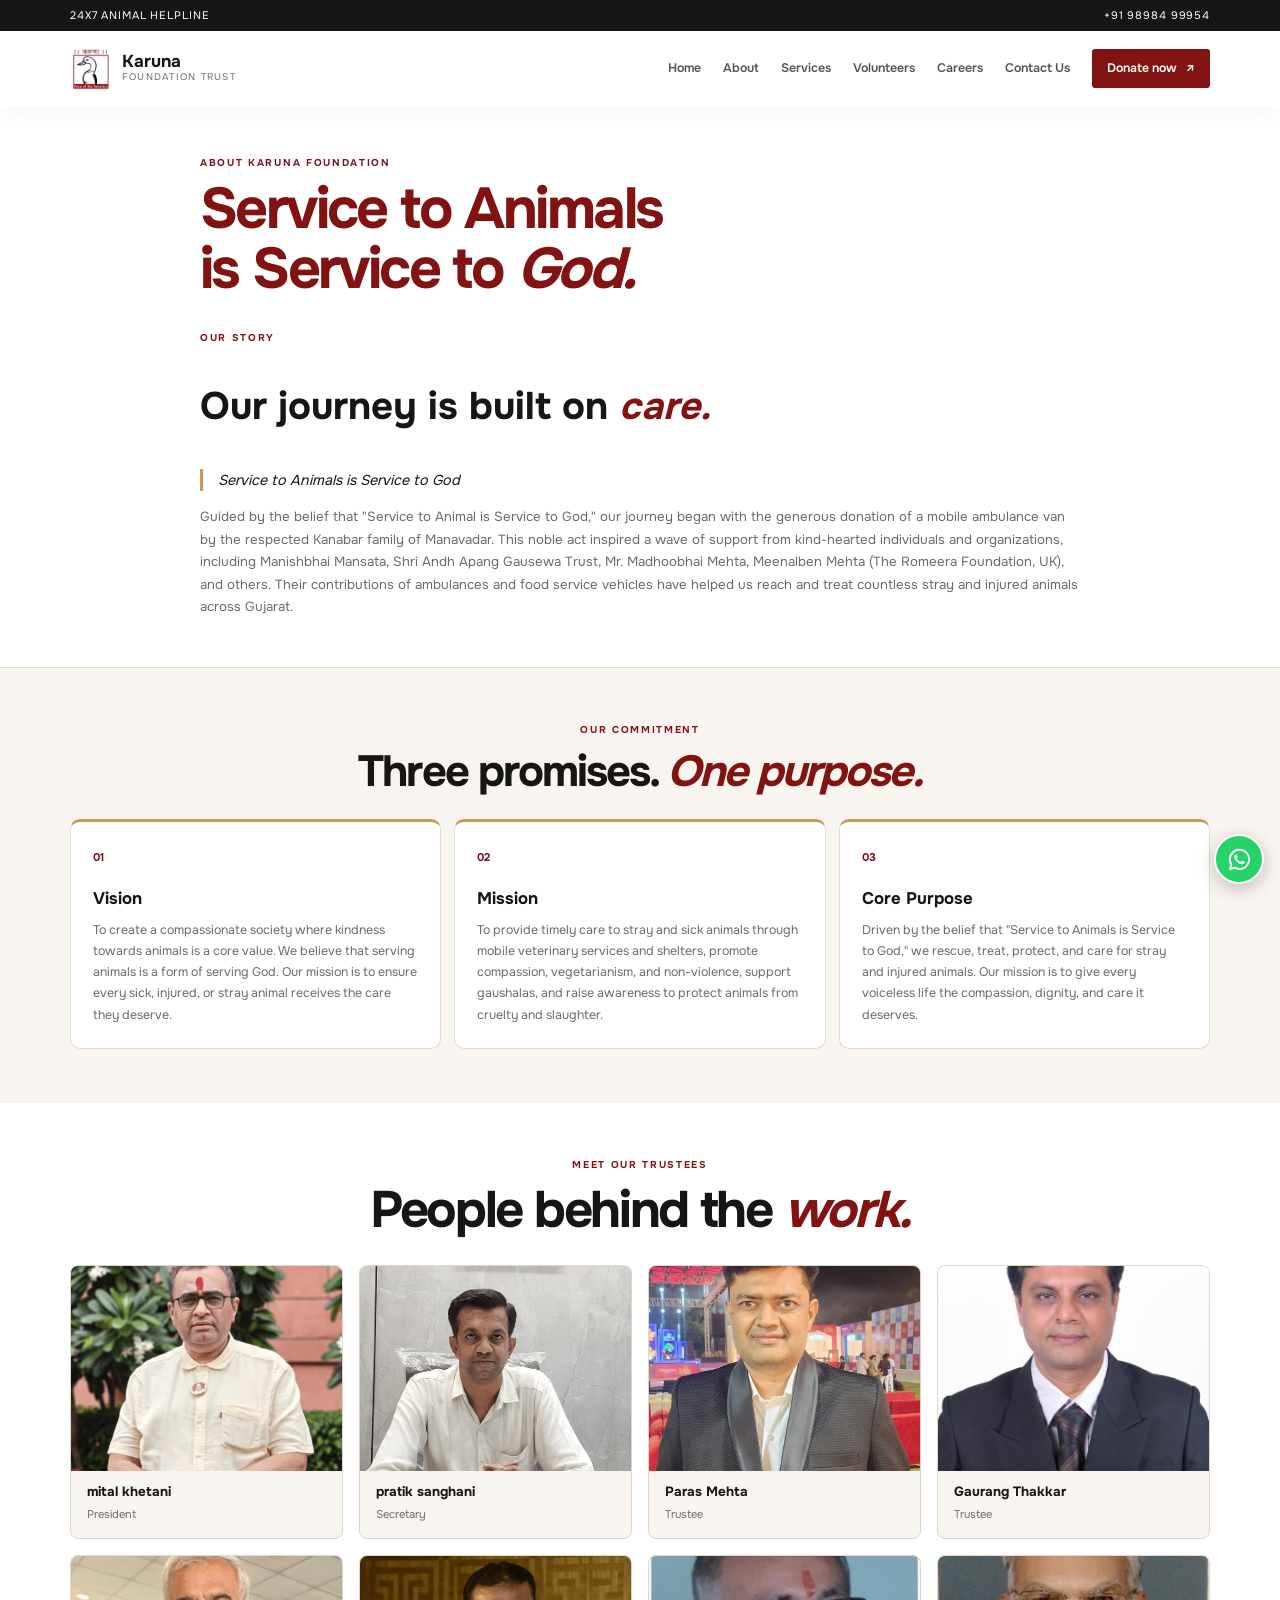
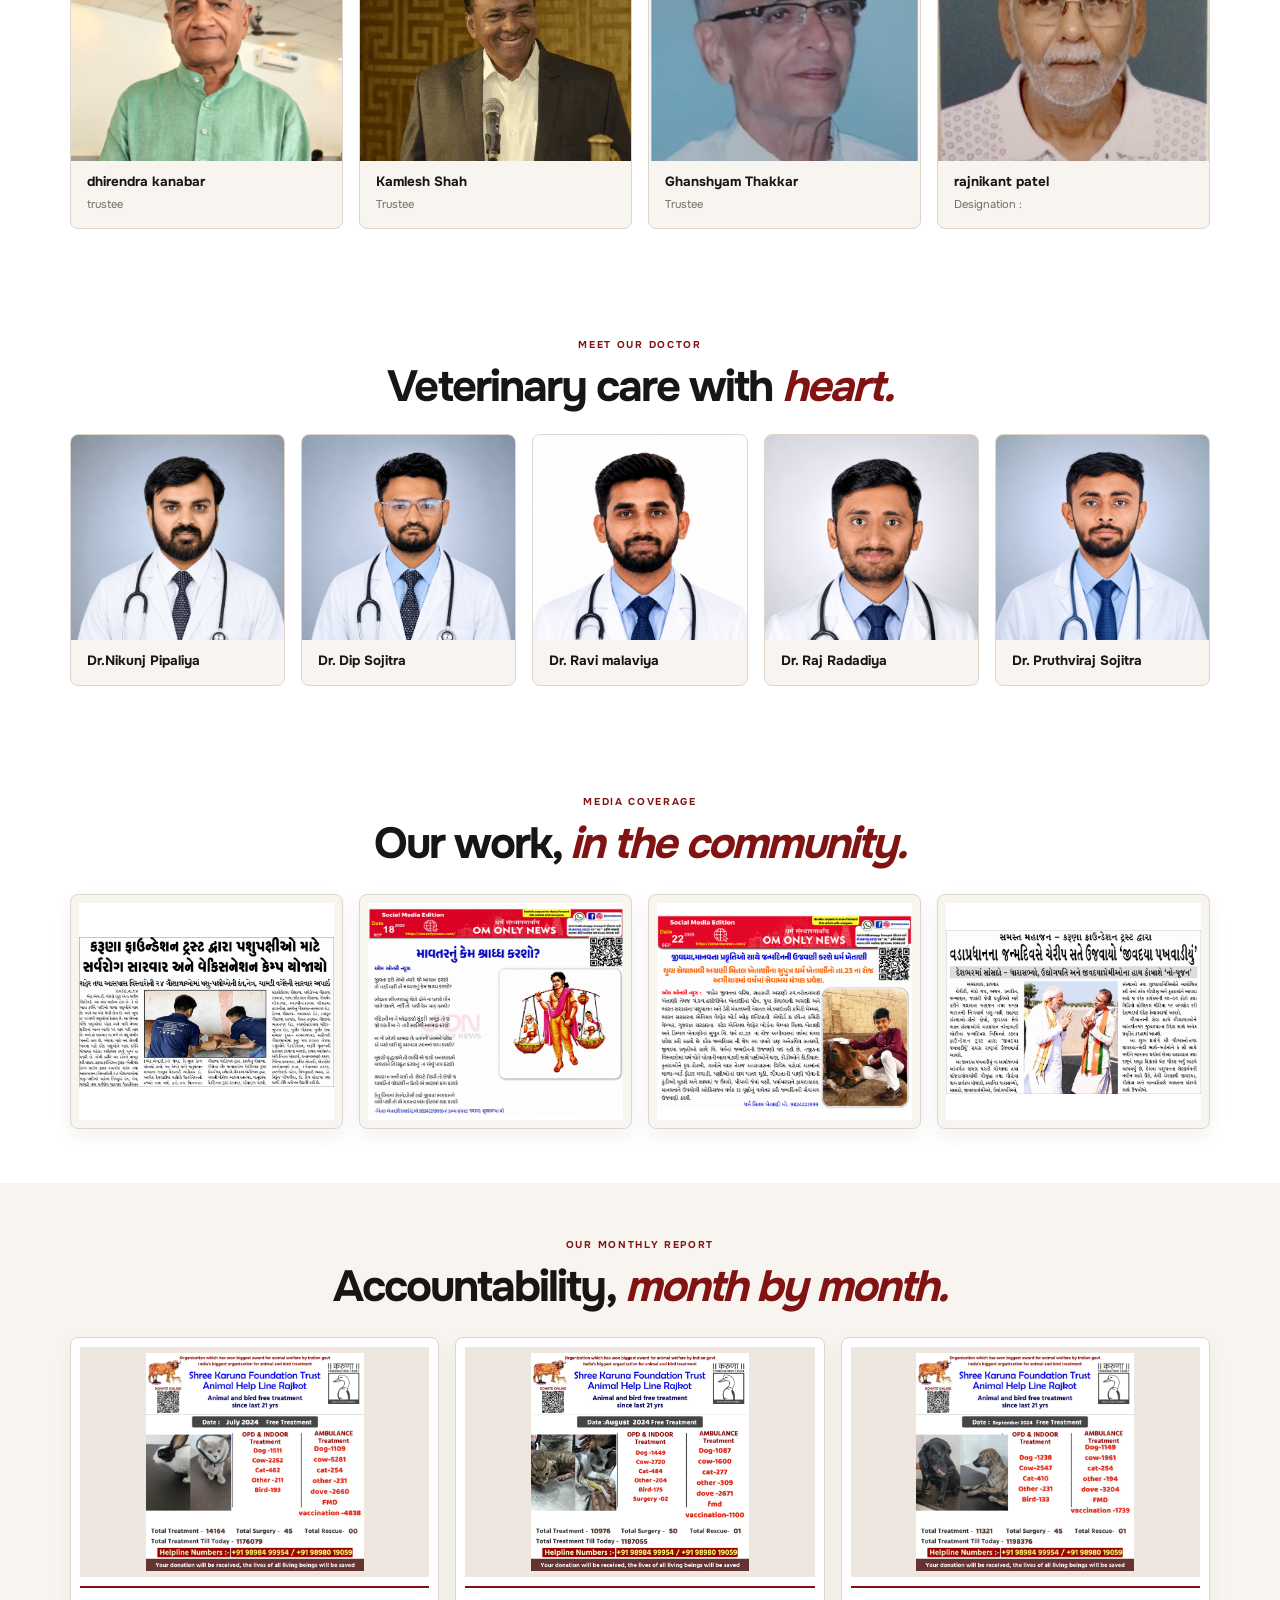
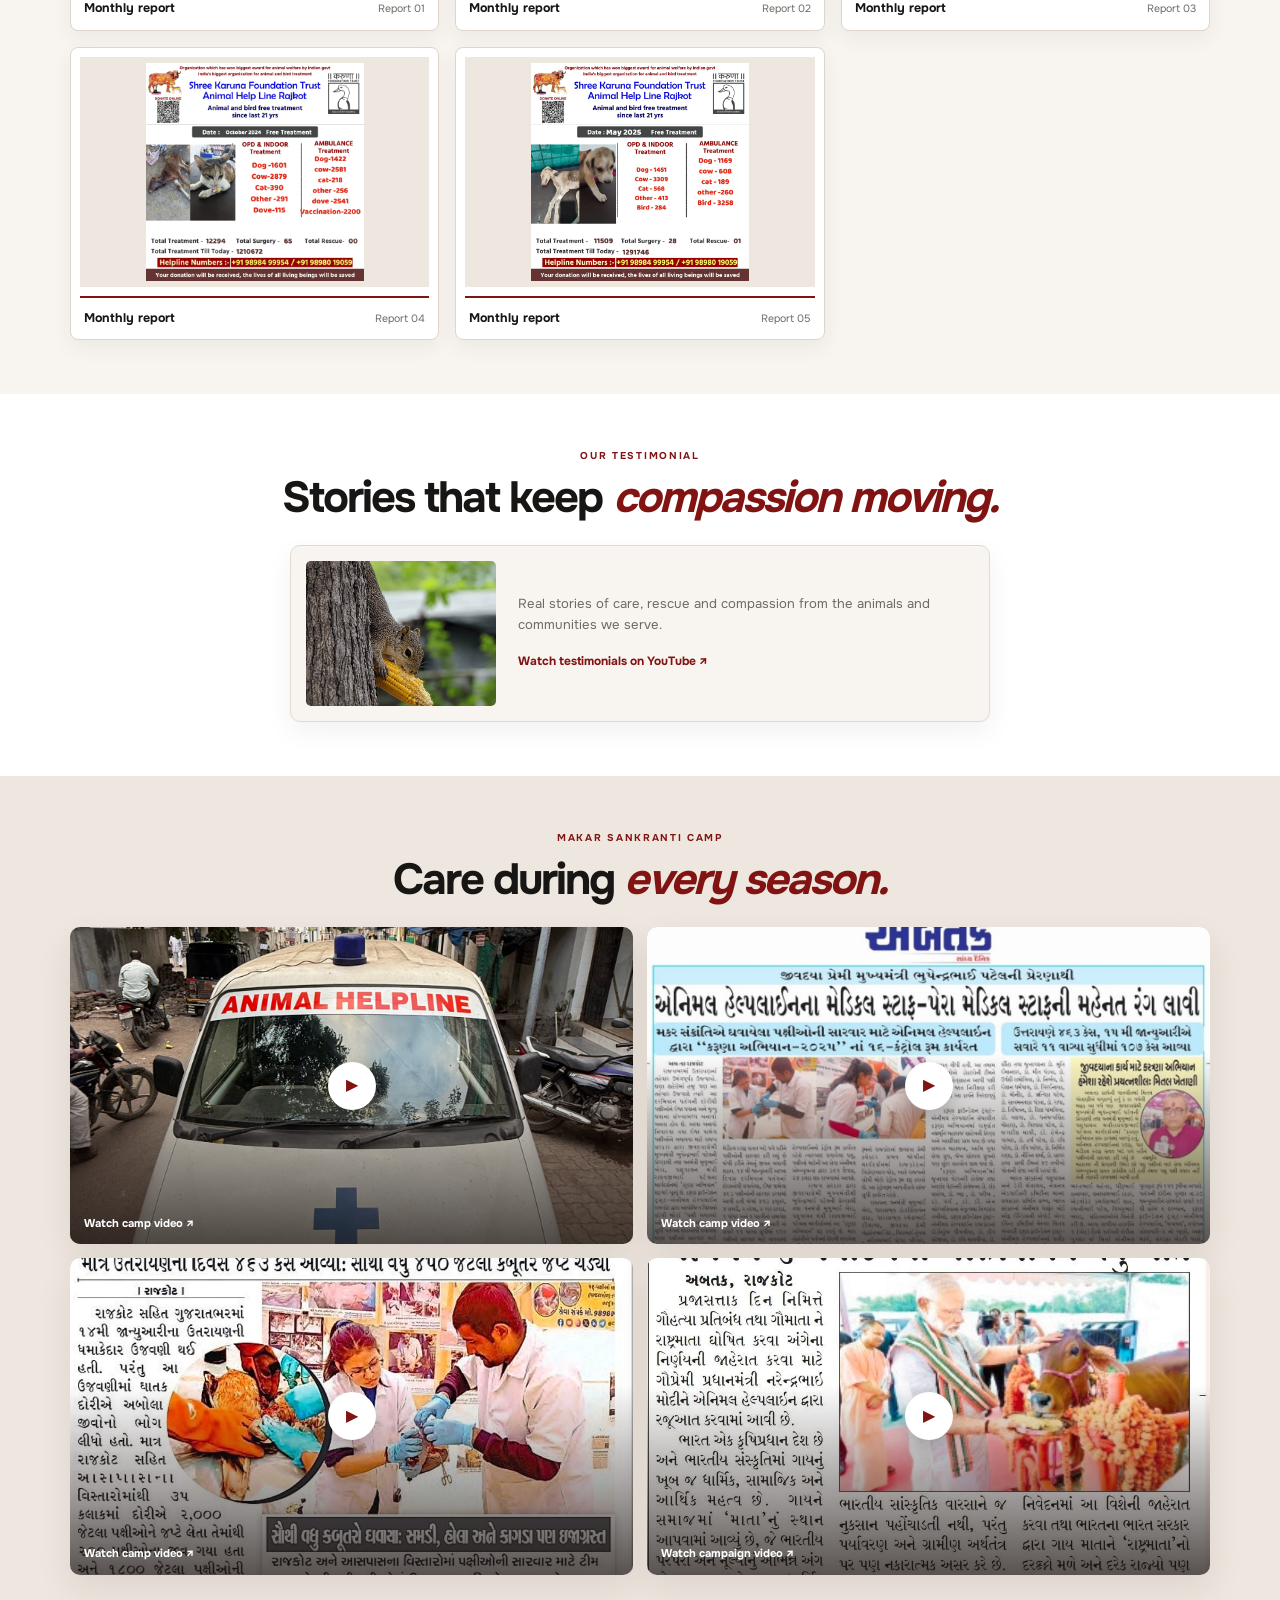
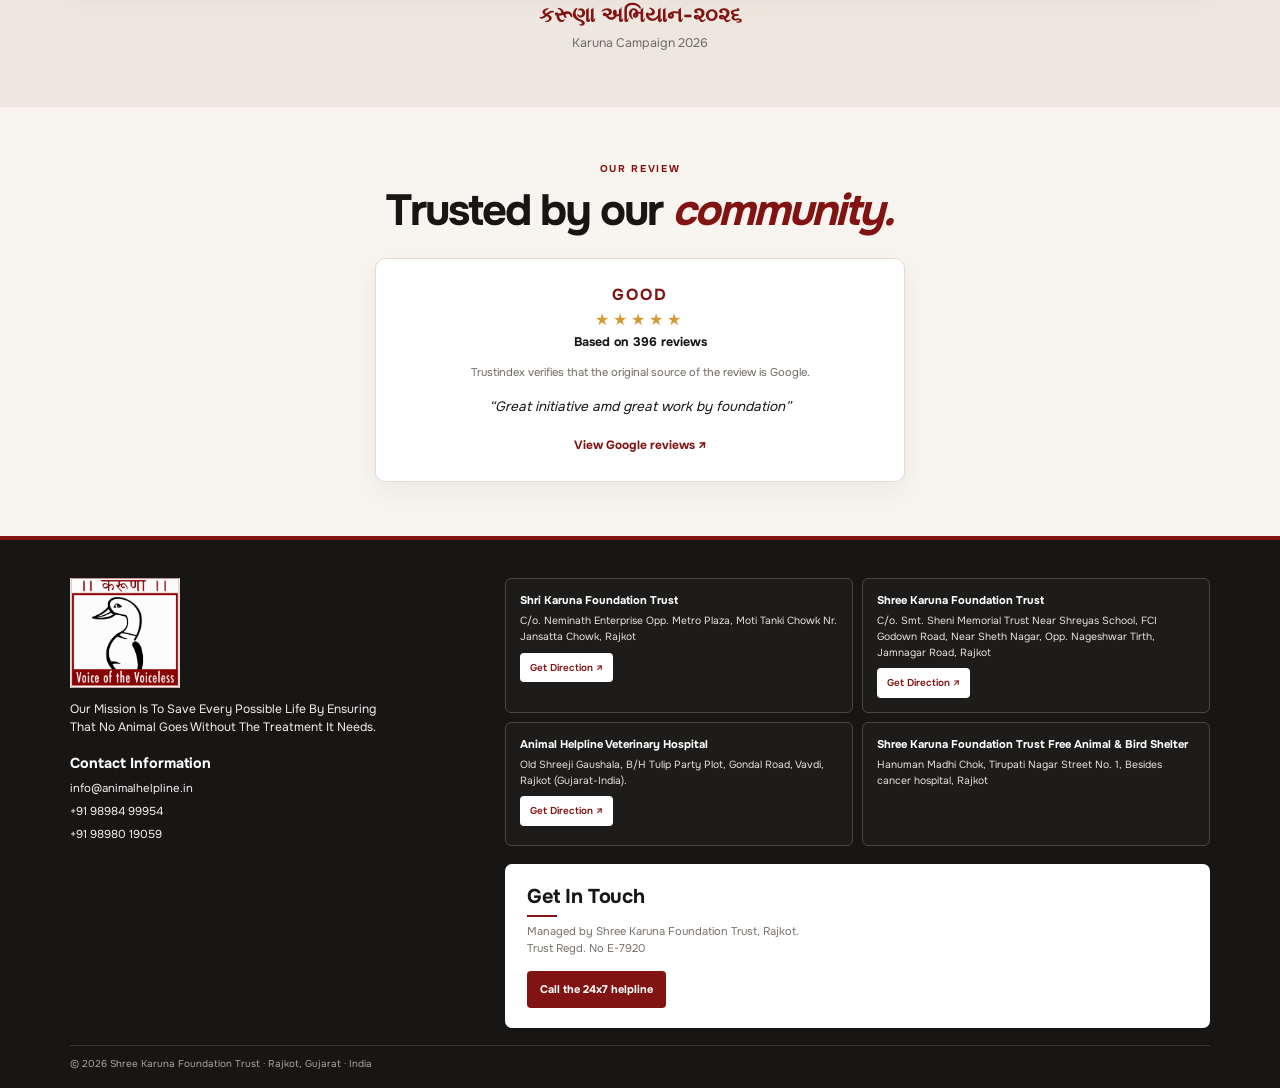
==== about.html @ d503b4f2 "Initial Karuna Foundation website import Co-authored-by: Copilot <223556219+Copilot@users.noreply.gi" ====
<!DOCTYPE html>
<html lang="en">
<head>
  <meta charset="UTF-8">
  <meta name="viewport" content="width=device-width, initial-scale=1.0">
  <meta name="description" content="About Shree Karuna Foundation Trust, its story, commitment, trustees, doctors and animal welfare campaigns.">
  <link rel="icon" type="image/png" href="karuna-logo.png">
  <title>About - Karuna Foundation</title>
  <link rel="preconnect" href="https://fonts.googleapis.com">
  <link rel="preconnect" href="https://fonts.gstatic.com" crossorigin>
  <link href="https://fonts.googleapis.com/css2?family=Onest:wght@400;500;600;700&display=swap" rel="stylesheet">
  <link rel="stylesheet" href="about.css">
  <link rel="stylesheet" href="footer.css">
  <link rel="stylesheet" href="ui-polish.css">
</head>
<body>
  <header class="about-header">
    <div class="about-topbar"><div class="about-container topbar-inner"><span>24x7 Animal Helpline</span><a href="tel:+919898499954">+91 98984 99954</a></div></div>
    <div class="about-container nav-wrap">
      <a class="brand" href="index.html" aria-label="Karuna Foundation home"><img src="karuna-logo.png" alt="Karuna Foundation logo"><span><strong>Karuna</strong><small>Foundation Trust</small></span></a>
      <button class="menu-toggle" type="button" aria-label="Open menu" aria-expanded="false"><span></span><span></span><span></span></button>
      <nav class="nav-links" aria-label="Main navigation"><a href="index.html">Home</a><a class="active" href="about.html">About</a><a href="services.html">Services</a><a href="volunteers.html">Volunteers</a><a href="careers.html">Careers</a><a href="contact.html">Contact Us</a><a class="button" href="index.html#donate">Donate now <span>↗</span></a></nav>
    </div>
  </header>

  <main>
    <section class="about-hero"><div class="about-container hero-grid"><div class="hero-copy"><p class="eyebrow">About Karuna Foundation</p><h1>Service to Animals<br>is Service to <em>God.</em></h1><div class="story-intro"><p class="eyebrow">Our Story</p><h2>Our journey is built on <em>care.</em></h2><blockquote>Service to Animals is Service to God</blockquote><p>Guided by the belief that "Service to Animal is Service to God," our journey began with the generous donation of a mobile ambulance van by the respected Kanabar family of Manavadar. This noble act inspired a wave of support from kind-hearted individuals and organizations, including Manishbhai Mansata, Shri Andh Apang Gausewa Trust, Mr. Madhoobhai Mehta, Meenalben Mehta (The Romeera Foundation, UK), and others. Their contributions of ambulances and food service vehicles have helped us reach and treat countless stray and injured animals across Gujarat.</p></div></div></div></section>

    <section class="about-section commitment"><div class="about-container"><div class="section-heading centered"><p class="eyebrow">Our Commitment</p><h2>Three promises. <em>One purpose.</em></h2></div><div class="commitment-grid"><article><span>01</span><h3>Vision</h3><p>To create a compassionate society where kindness towards animals is a core value. We believe that serving animals is a form of serving God. Our mission is to ensure every sick, injured, or stray animal receives the care they deserve.</p></article><article><span>02</span><h3>Mission</h3><p>To provide timely care to stray and sick animals through mobile veterinary services and shelters, promote compassion, vegetarianism, and non-violence, support gaushalas, and raise awareness to protect animals from cruelty and slaughter.</p></article><article><span>03</span><h3>Core Purpose</h3><p>Driven by the belief that "Service to Animals is Service to God," we rescue, treat, protect, and care for stray and injured animals. Our mission is to give every voiceless life the compassion, dignity, and care it deserves.</p></article></div></div></section>

    <section class="about-section people"><div class="about-container"><div class="section-heading centered"><p class="eyebrow">Meet Our Trustees</p><h2>People behind the <em>work.</em></h2></div><div class="portrait-grid trustees">
      <article><img src="website-assets/about/about-image-8.png" alt="Mital Khetani"><strong>mital khetani</strong><span>President</span></article><article><img src="website-assets/about/about-image-9.png" alt="Pratik Sanghani"><strong>pratik sanghani</strong><span>Secretary</span></article><article><img src="website-assets/about/about-image-10.jpeg" alt="Paras Mehta"><strong>Paras Mehta</strong><span>Trustee</span></article><article><img src="website-assets/about/about-image-11.jpeg" alt="Gaurang Thakkar"><strong>Gaurang Thakkar</strong><span>Trustee</span></article><article><img src="website-assets/about/about-image-12.jpeg" alt="Dhirendra Kanabar"><strong>dhirendra kanabar</strong><span>trustee</span></article><article><img src="website-assets/about/about-image-13.png" alt="Kamlesh Shah"><strong>Kamlesh Shah</strong><span>Trustee</span></article><article><img src="website-assets/about/about-image-14.jpeg" alt="Ghanshyam Thakkar"><strong>Ghanshyam Thakkar</strong><span>Trustee</span></article><article><img src="website-assets/about/about-image-15.jpg" alt="Rajnikant Patel"><strong>rajnikant patel</strong><span>Designation :</span></article>
    </div></div></section>

    <section class="about-section doctors"><div class="about-container"><div class="section-heading centered"><p class="eyebrow">Meet Our Doctor</p><h2>Veterinary care with <em>heart.</em></h2></div><div class="portrait-grid doctor-grid">
      <article><img src="website-assets/about/about-image-16.png" alt="Dr. Nikunj Pipaliya"><strong>Dr.Nikunj Pipaliya</strong></article><article><img src="website-assets/about/about-image-17.png" alt="Dr. Dip Sojitra"><strong>Dr. Dip Sojitra</strong></article><article><img src="website-assets/about/about-image-18.png" alt="Dr. Ravi malaviya"><strong>Dr. Ravi malaviya</strong></article><article><img src="website-assets/about/about-image-19.png" alt="Dr. Raj Radadiya"><strong>Dr. Raj Radadiya</strong></article><article><img src="website-assets/about/about-image-20.png" alt="Dr. Pruthviraj Sojitra"><strong>Dr. Pruthviraj Sojitra</strong></article>
    </div></div></section>

    <section class="about-section media-section"><div class="about-container"><div class="section-heading centered"><p class="eyebrow">Media coverage</p><h2>Our work, <em>in the community.</em></h2></div><div class="image-grid media-grid"><figure><img src="website-assets/about/about-image-21.png" alt="Media coverage of Karuna Foundation"></figure><figure><img src="website-assets/about/about-image-22.png" alt="Karuna Foundation media coverage"></figure><figure><img src="website-assets/about/about-image-23.png" alt="Animal welfare news coverage"></figure><figure><img src="website-assets/about/about-image-24.png" alt="Karuna Foundation media coverage"></figure></div></div></section>

    <section class="about-section reports"><div class="about-container"><div class="section-heading centered"><p class="eyebrow">Our monthly Report</p><h2>Accountability, <em>month by month.</em></h2></div><div class="image-grid report-grid"><figure><img src="website-assets/about/about-image-35.jpg" alt="Karuna Foundation monthly report"><figcaption><strong>Monthly report</strong><span>Report 01</span></figcaption></figure><figure><img src="website-assets/about/about-image-36.jpg" alt="Karuna Foundation monthly report"><figcaption><strong>Monthly report</strong><span>Report 02</span></figcaption></figure><figure><img src="website-assets/about/about-image-37.jpg" alt="Karuna Foundation monthly report"><figcaption><strong>Monthly report</strong><span>Report 03</span></figcaption></figure><figure><img src="website-assets/about/about-image-38.jpg" alt="Karuna Foundation monthly report"><figcaption><strong>Monthly report</strong><span>Report 04</span></figcaption></figure><figure><img src="website-assets/about/about-image-39.jpg" alt="Karuna Foundation monthly report"><figcaption><strong>Monthly report</strong><span>Report 05</span></figcaption></figure></div></div></section>

    <section class="about-section testimonial"><div class="about-container"><div class="section-heading centered"><p class="eyebrow">Our Testimonial</p><h2>Stories that keep <em>compassion moving.</em></h2></div><div class="testimonial-card"><img src="website-assets/about/testimonial.png" alt="Animal cared for by Karuna Foundation"><div><p>Real stories of care, rescue and compassion from the animals and communities we serve.</p><a class="text-link" href="https://www.youtube.com/watch?v=ZgUnLx6R0vU" target="_blank" rel="noreferrer">Watch testimonials on YouTube ↗</a></div></div></div></section>

    <section class="about-section campaign-section"><div class="about-container"><div class="section-heading centered"><p class="eyebrow">Makar Sankranti Camp</p><h2>Care during <em>every season.</em></h2></div><div class="video-grid"><a class="video-frame video-card" href="https://www.youtube.com/watch?v=ZgUnLx6R0vU" target="_blank" rel="noreferrer"><img src="website-assets/about/campaign.jpg" alt="Makar Sankranti Camp video"><span class="play-badge" aria-hidden="true">▶</span><span class="video-label">Watch camp video ↗</span></a><a class="video-frame video-card" href="https://www.youtube.com/watch?v=MQbveS7q5Hw" target="_blank" rel="noreferrer"><img src="website-assets/about/about-image-32.jpeg" alt="Makar Sankranti Camp video"><span class="play-badge" aria-hidden="true">▶</span><span class="video-label">Watch camp video ↗</span></a><a class="video-frame video-card" href="https://www.youtube.com/watch?v=UAkqTxnUPV4" target="_blank" rel="noreferrer"><img src="website-assets/about/about-image-33.jpeg" alt="Makar Sankranti Camp video"><span class="play-badge" aria-hidden="true">▶</span><span class="video-label">Watch camp video ↗</span></a><a class="video-frame video-card" href="https://www.youtube.com/watch?v=NT9yee7rncw" target="_blank" rel="noreferrer"><img src="website-assets/about/about-image-34.jpeg" alt="કરૂણા અભિયાન-૨૦૨૬ video"><span class="play-badge" aria-hidden="true">▶</span><span class="video-label">Watch campaign video ↗</span></a></div><div class="campaign-copy"><h3>કરૂણા અભિયાન-૨૦૨૬</h3><p>Karuna Campaign 2026</p></div></div></section>

    <section class="about-section reviews"><div class="about-container"><div class="section-heading centered"><p class="eyebrow">Our Review</p><h2>Trusted by our <em>community.</em></h2></div><div class="review-card"><strong>GOOD</strong><span class="stars">★★★★★</span><b>Based on 396 reviews</b><p>Trustindex verifies that the original source of the review is Google.</p><blockquote>“Great initiative amd great work by foundation”</blockquote><a class="text-link" href="https://www.google.com/maps/search/?api=1&amp;query=Karuna+Foundation+Rajkot" target="_blank" rel="noreferrer">View Google reviews ↗</a></div></div></section>
  </main>

  <a class="whatsapp-float" href="https://wa.me/919898499954" target="_blank" rel="noopener noreferrer" aria-label="Chat with Karuna Foundation on WhatsApp">
    <svg viewBox="0 0 32 32" aria-hidden="true"><path d="M16.04 3.2A12.66 12.66 0 0 0 5.18 22.37L3.4 28.8l6.58-1.73A12.65 12.65 0 1 0 16.04 3.2Zm0 22.96a10.27 10.27 0 0 1-5.24-1.43l-.38-.23-3.9 1.03 1.04-3.8-.25-.4a10.3 10.3 0 1 1 8.73 4.83Zm5.65-7.72c-.31-.16-1.83-.9-2.12-1-.28-.1-.49-.16-.7.16-.2.31-.8 1-.98 1.2-.18.21-.36.24-.67.08-.31-.16-1.31-.48-2.5-1.53-.92-.82-1.54-1.83-1.72-2.14-.18-.31-.02-.48.14-.64.14-.14.31-.36.46-.54.15-.18.2-.31.31-.52.1-.2.05-.39-.03-.54-.08-.16-.7-1.68-.96-2.3-.25-.6-.5-.52-.7-.53h-.6c-.2 0-.54.08-.82.39-.28.31-1.08 1.05-1.08 2.56s1.11 2.97 1.27 3.18c.15.2 2.18 3.33 5.28 4.67.74.32 1.31.51 1.75.65.74.23 1.41.2 1.94.12.59-.09 1.83-.75 2.09-1.47.26-.72.26-1.34.18-1.47-.08-.13-.28-.2-.59-.36Z"/></svg>
    <span class="whatsapp-float-label">Chat on WhatsApp</span>
  </a>
  <footer class="site-footer">
    <div class="site-footer-inner site-footer-main">
      <section class="site-footer-identity">
        <img class="site-footer-logo" src="website-assets/careers/images/ogo.png" alt="Voice of the Voiceless">
        <p>Our Mission Is To Save Every Possible Life By Ensuring That No Animal Goes Without The Treatment It Needs.</p>
        <h2>Contact Information</h2>
        <a href="mailto:info@animalhelpline.in">info@animalhelpline.in</a>
        <a href="tel:+919898499954">+91 98984 99954</a>
        <a href="tel:+919898019059">+91 98980 19059</a>
      </section>
      <div class="site-footer-locations">
        <article class="site-footer-location"><h3>Shri Karuna Foundation Trust</h3><p>C/o. Neminath Enterprise Opp. Metro Plaza, Moti Tanki Chowk Nr. Jansatta Chowk, Rajkot</p><a href="https://www.google.com/maps/search/?api=1&amp;query=C%2Fo.%20Neminath%20Enterprise%20Opp.%20Metro%20Plaza%2C%20Moti%20Tanki%20Chowk%2C%20Rajkot" target="_blank" rel="noopener noreferrer">Get Direction ↗</a></article>
        <article class="site-footer-location"><h3>Shree Karuna Foundation Trust</h3><p>C/o. Smt. Sheni Memorial Trust Near Shreyas School, FCI Godown Road, Near Sheth Nagar, Opp. Nageshwar Tirth, Jamnagar Road, Rajkot</p><a href="https://www.google.com/maps/search/?api=1&amp;query=Sheni%20Memorial%20Trust%2C%20Jamnagar%20Road%2C%20Rajkot" target="_blank" rel="noopener noreferrer">Get Direction ↗</a></article>
        <article class="site-footer-location"><h3>Animal Helpline Veterinary Hospital</h3><p>Old Shreeji Gaushala, B/H Tulip Party Plot, Gondal Road, Vavdi, Rajkot (Gujarat-India).</p><a href="https://www.google.com/maps/search/?api=1&amp;query=Animal%20Helpline%20Veterinary%20Hospital%2C%20Gondal%20Road%2C%20Rajkot" target="_blank" rel="noopener noreferrer">Get Direction ↗</a></article>
        <article class="site-footer-location"><h3>Shree Karuna Foundation Trust Free Animal &amp; Bird Shelter</h3><p>Hanuman Madhi Chok, Tirupati Nagar Street No. 1, Besides cancer hospital, Rajkot</p></article>
      </div>
      <section class="site-footer-contact"><h2>Get In Touch</h2><p>Managed by Shree Karuna Foundation Trust, Rajkot.<br>Trust Regd. No E-7920</p><a class="site-footer-call" href="tel:+919898499954">Call the 24x7 helpline</a></section>
    </div>
    <div class="site-footer-copyright">© 2026 Shree Karuna Foundation Trust · Rajkot, Gujarat · India</div>
  </footer>
  <script src="about.js"></script>
  <script src="ui-polish.js"></script>
</body>
</html>
---- about.css ----
:root{--maroon:#811413;--ink:#171615;--muted:#706a64;--ivory:#f8f5f0;--soft:#eee7df;--line:#e3d9cf;--gold:#c59a52;--white:#fff;--shadow:0 14px 34px rgba(52,35,24,.09)}
*{box-sizing:border-box}html{scroll-behavior:smooth}body{margin:0;background:var(--ivory);color:var(--ink);font-family:"Onest",sans-serif;line-height:1.55}img{display:block;max-width:100%}a{color:inherit;text-decoration:none}.about-container{width:min(1140px,calc(100% - 48px));margin:auto}
.about-topbar{background:#171615;color:#fff;font-size:.68rem;letter-spacing:.08em;text-transform:uppercase}.topbar-inner{display:flex;justify-content:space-between;padding:6px 0}.about-header{background:#fff;position:relative;z-index:5}.nav-wrap{min-height:76px;display:flex;align-items:center;justify-content:space-between}.brand{display:flex;align-items:center;gap:10px}.brand img{width:42px;height:42px;object-fit:contain}.brand strong{display:block;font-size:1.08rem;line-height:1}.brand small{display:block;color:var(--muted);font-size:.6rem;letter-spacing:.13em;text-transform:uppercase}.nav-links{display:flex;align-items:center;gap:20px;font-size:.76rem;font-weight:600}.nav-links>a:not(.button){color:#555}.nav-links .active,.nav-links>a:not(.button):hover{color:var(--maroon)}.button{display:inline-block;background:var(--maroon);color:#fff;padding:9px 15px;border-radius:4px;transition:.2s}.button:hover{background:#65100f;transform:translateY(-1px)}.button span{margin-left:6px}.menu-toggle{display:none;border:0;background:none;padding:8px}.menu-toggle span{display:block;width:23px;height:2px;background:var(--ink);margin:5px}
.eyebrow{color:var(--maroon);font-size:.62rem;font-weight:700;letter-spacing:.17em;text-transform:uppercase;margin:0 0 10px}em{color:var(--maroon);font-style:italic}.about-hero{background:#fff;border-bottom:1px solid var(--line);padding:48px 0}.hero-grid{max-width:880px;margin:0 auto}.hero-copy h1,.section-heading h2{margin:0;line-height:1.04;letter-spacing:-.045em}.hero-copy h1{font-size:clamp(2.6rem,4.5vw,4.2rem);color:var(--maroon)}.story-intro{margin-top:30px}.story-intro h2{font-size:clamp(1.8rem,3vw,2.7rem)}.story-intro blockquote{border-left:3px solid var(--gold);padding-left:15px;margin:15px 0;font-size:.9rem;font-style:italic}.story-intro>p:last-child{color:var(--muted);font-size:.83rem;margin-bottom:0}
.about-section{padding:54px 0}.commitment{background:var(--ivory)}.section-heading{text-align:center;margin-bottom:25px}.section-heading h2{font-size:clamp(2rem,3.4vw,3rem)}.commitment-grid{display:grid;grid-template-columns:repeat(3,1fr);gap:13px}.commitment-grid article{background:#fff;border:1px solid var(--line);border-top:3px solid var(--gold);padding:22px;min-height:220px;border-radius:7px}.commitment-grid span{color:var(--maroon);font-size:.7rem;font-weight:700}.commitment-grid h3{margin:17px 0 8px;font-size:1.05rem}.commitment-grid p{color:var(--muted);font-size:.78rem;margin:0}
.people{background:#fff}.portrait-grid{display:grid;gap:13px}.trustees{grid-template-columns:repeat(4,1fr)}.portrait-grid article{background:var(--ivory);border:1px solid var(--line);border-radius:7px;overflow:hidden}.portrait-grid img{width:100%;height:165px;object-fit:cover;background:var(--soft)}.portrait-grid strong,.portrait-grid span{display:block;padding:0 13px}.portrait-grid strong{font-size:.78rem;margin-top:10px}.portrait-grid span{color:var(--muted);font-size:.65rem;margin:3px 0 11px}.doctors{background:var(--maroon);color:#fff}.doctors .eyebrow,.doctors h2 em{color:#f2c9bf}.doctor-grid{grid-template-columns:repeat(5,1fr)}.doctor-grid article{background:#fff;color:var(--ink)}.doctor-grid img{height:190px;object-position:top}
.media-section,.reports{background:var(--ivory)}.image-grid{display:grid;gap:11px}.media-grid{grid-template-columns:repeat(4,1fr)}.report-grid{grid-template-columns:repeat(5,1fr)}.image-grid figure{margin:0;height:200px;border-radius:7px;overflow:hidden;background:#fff;box-shadow:0 7px 18px rgba(45,35,25,.06);cursor:zoom-in}.image-grid img{width:100%;height:100%;object-fit:cover}.report-grid img{object-fit:contain;padding:7px}
.testimonial{background:#fff}.testimonial-card{display:grid;grid-template-columns:190px 1fr;gap:22px;align-items:center;max-width:700px;margin:auto;padding:15px;background:var(--ivory);border:1px solid var(--line);border-radius:9px}.testimonial-card img{width:100%;height:145px;object-fit:cover;border-radius:5px}.testimonial-card p{color:var(--muted);font-size:.82rem;margin-top:0}.text-link{color:var(--maroon);font-size:.75rem;font-weight:700}.campaign-section{background:var(--soft)}.video-grid{display:grid;grid-template-columns:repeat(2,1fr);gap:14px}.video-frame{position:relative;display:block;aspect-ratio:16/9;border-radius:8px;overflow:hidden;background:#d4c8bc;box-shadow:var(--shadow)}.video-card img{width:100%;height:100%;object-fit:cover;transition:transform .3s}.video-card:after{content:"";position:absolute;inset:0;background:linear-gradient(180deg,transparent 40%,rgba(24,16,13,.72))}.video-card:hover img{transform:scale(1.04)}.play-badge{position:absolute;z-index:1;top:50%;left:50%;display:grid;place-items:center;width:48px;height:48px;border-radius:50%;background:#fff;color:var(--maroon);transform:translate(-50%,-50%);box-shadow:0 8px 18px rgba(0,0,0,.18)}.video-label{position:absolute;z-index:1;bottom:12px;left:14px;color:#fff;font-size:.7rem;font-weight:700}.campaign-copy{text-align:center;margin-top:24px}.campaign-copy h3{color:var(--maroon);font-size:1.3rem;margin:0}.campaign-copy p{color:var(--muted);font-size:.78rem;margin:3px 0 0}.reviews{background:var(--ivory)}.review-card{max-width:530px;margin:auto;padding:24px;text-align:center;background:#fff;border:1px solid var(--line);border-radius:9px;box-shadow:var(--shadow)}.review-card strong,.review-card b,.review-card p{display:block}.review-card strong{color:var(--maroon);letter-spacing:.12em}.stars{display:block;color:#d39a32;letter-spacing:4px}.review-card b{font-size:.78rem}.review-card p{color:var(--muted);font-size:.7rem}.review-card blockquote{font-size:.85rem;font-style:italic;margin:15px 0}
.about-footer{background:#171615;color:#fff;padding:28px 0 15px;border-top:4px solid var(--maroon)}.footer-grid{display:grid;grid-template-columns:1fr 1.2fr 1fr;align-items:center;gap:22px}.footer-grid p,.footer-grid>div{color:#bbb;font-size:.72rem}.footer-grid>div{text-align:right}.copyright{border-top:1px solid #333;margin-top:20px;padding-top:11px;color:#999;font-size:.65rem}
.lightbox{position:fixed;inset:0;z-index:20;display:grid;place-items:center;padding:24px;background:rgba(15,10,8,.82);opacity:0;visibility:hidden;transition:.2s}.lightbox.open{opacity:1;visibility:visible}.lightbox img{max-width:min(100%,1050px);max-height:88vh;object-fit:contain;border:5px solid #fff;box-shadow:var(--shadow)}.lightbox-close{position:absolute;top:18px;right:24px;border:0;background:#fff;color:var(--maroon);width:38px;height:38px;border-radius:50%;font-size:1.4rem;cursor:pointer}
@media(max-width:850px){.about-container{width:min(100% - 32px,620px)}.nav-wrap{min-height:68px}.menu-toggle{display:block}.nav-links{display:none;position:absolute;top:68px;left:0;right:0;background:#fff;padding:12px;box-shadow:0 12px 20px rgba(0,0,0,.1);flex-direction:column;align-items:stretch;gap:0}.nav-links.open{display:flex}.nav-links>a{padding:9px}.nav-links .button{text-align:center;margin-top:4px}.about-hero{padding:34px 0 40px}.hero-grid{max-width:none}.story-intro{margin-top:23px}.about-section{padding:44px 0}.commitment-grid{grid-template-columns:1fr}.commitment-grid article{min-height:0}.trustees,.doctor-grid{display:flex;overflow-x:auto;gap:11px;padding:2px 2px 10px;scroll-snap-type:x mandatory;scrollbar-width:none}.trustees::-webkit-scrollbar,.doctor-grid::-webkit-scrollbar{display:none}.trustees article,.doctor-grid article{flex:0 0 178px;scroll-snap-align:start}.portrait-grid img{height:158px}.doctor-grid article{flex-basis:176px}.doctor-grid img{height:178px}.media-grid{grid-template-columns:repeat(2,1fr)}.report-grid{grid-template-columns:repeat(2,1fr)}.image-grid figure{height:175px}.testimonial-card{grid-template-columns:145px 1fr}.footer-grid{grid-template-columns:1fr;gap:12px}.footer-grid>div{text-align:left}}
@media(max-width:480px){.about-topbar{font-size:.6rem}.hero-copy h1{font-size:2.55rem}.image-grid figure{height:205px}.media-grid,.report-grid,.video-grid{grid-template-columns:1fr}.testimonial-card{grid-template-columns:1fr}.testimonial-card img{height:165px}}

.about-topbar{padding-block:1px}
.about-header .nav-links{gap:22px;font-size:.78rem}
.about-header .nav-links .button{padding:10px 15px;border-radius:3px;font-size:.77rem}

/* Trustee grid: matched to the reference card layout. */
.people{background:#fff}
.people .section-heading{margin-bottom:28px}
.people .section-heading h2{font-size:clamp(2.2rem,4vw,3.25rem);font-weight:700}
.people .section-heading h2 em{color:var(--maroon)}
.people .trustees{display:grid;grid-template-columns:repeat(4,minmax(0,1fr));gap:16px;overflow:visible;padding:0}
.people .trustees article{min-width:0;background:var(--ivory);border:1px solid #dfd5cb;border-radius:8px;overflow:hidden;box-shadow:none}
.people .trustees img{width:100%;height:205px;object-fit:cover;object-position:center;background:var(--soft)}
.people .trustees strong,.people .trustees span{padding-left:16px;padding-right:16px}
.people .trustees strong{margin-top:13px;font-size:.84rem;line-height:1.25}
.people .trustees span{margin:5px 0 15px;font-size:.7rem;color:#746b64}
@media(max-width:850px){
  .people .trustees{grid-template-columns:repeat(2,minmax(0,1fr));display:grid;gap:12px;overflow:visible;padding:0}
  .people .trustees article{flex:initial}
  .people .trustees img{height:180px}
}
@media(max-width:480px){
  .people .section-heading{margin-bottom:22px}
  .people .section-heading h2{font-size:2.05rem}
  .people .trustees{gap:10px}
  .people .trustees img{height:155px}
  .people .trustees strong{padding-left:11px;padding-right:11px;font-size:.75rem}
  .people .trustees span{padding-left:11px;padding-right:11px;margin-bottom:12px;font-size:.64rem}
}

/* Media coverage gallery: preserve full newspaper layouts for readable enlargement. */
.media-section{background:#fff}
.media-section .section-heading{margin-bottom:28px}
.media-section .media-grid{display:grid;grid-template-columns:repeat(4,minmax(0,1fr));gap:16px}
.media-section .media-grid figure{height:235px;margin:0;padding:8px;background:var(--ivory);border:1px solid #dfd5cb;border-radius:8px;box-shadow:0 8px 20px rgba(45,35,25,.06);cursor:zoom-in}
.media-section .media-grid img{width:100%;height:100%;object-fit:contain;background:#fff;transition:transform .25s}
.media-section .media-grid figure:hover img{transform:scale(1.025)}
@media(max-width:850px){
  .media-section .media-grid{grid-template-columns:repeat(2,minmax(0,1fr));gap:12px}
  .media-section .media-grid figure{height:220px}
}
@media(max-width:480px){
  .media-section .media-grid{grid-template-columns:repeat(2,minmax(0,1fr));gap:10px}
  .media-section .media-grid figure{height:190px;padding:5px}
}

/* Monthly reports gallery: compact document cards with readable labels. */
.reports{background:var(--ivory)}
.reports .section-heading{margin-bottom:28px}
.reports .report-grid{display:grid;grid-template-columns:repeat(3,minmax(0,1fr));gap:16px}
.reports .report-grid figure{height:auto;min-width:0;margin:0;padding:9px;background:#fff;border:1px solid #dfd5cb;border-radius:8px;overflow:hidden;box-shadow:0 8px 20px rgba(45,35,25,.06);cursor:zoom-in}
.reports .report-grid img{width:100%;height:230px;object-fit:contain;background:var(--soft);padding:6px;transition:transform .25s}
.reports .report-grid figure:hover img{transform:scale(1.02)}
.reports .report-grid figcaption{display:flex;justify-content:space-between;align-items:baseline;gap:8px;padding:11px 4px 2px;border-top:2px solid var(--maroon);margin-top:9px}
.reports .report-grid figcaption strong{font-size:.78rem;color:var(--ink)}
.reports .report-grid figcaption span{color:var(--muted);font-size:.66rem;white-space:nowrap}
@media(max-width:850px){
  .reports .report-grid{grid-template-columns:repeat(2,minmax(0,1fr));gap:12px}
  .reports .report-grid img{height:210px}
}
@media(max-width:480px){
  .reports .report-grid{grid-template-columns:1fr;gap:12px}
  .reports .report-grid img{height:245px}
}

/* Doctor cards: use the same premium profile treatment as trustees. */
.doctors{background:#fff;color:var(--ink)}
.doctors .section-heading h2{color:var(--ink)}
.doctors .section-heading h2 em{color:var(--maroon)}
.doctors .eyebrow{color:var(--maroon)}
.doctors .doctor-grid{display:grid;grid-template-columns:repeat(5,minmax(0,1fr));gap:16px;overflow:visible;padding:0}
.doctors .doctor-grid article{min-width:0;background:var(--ivory);color:var(--ink);border:1px solid #dfd5cb;border-radius:8px;overflow:hidden;box-shadow:none}
.doctors .doctor-grid img{width:100%;height:205px;object-fit:cover;object-position:top;background:var(--soft)}
.doctors .doctor-grid strong{display:block;padding:0 16px;margin:13px 0 15px;font-size:.84rem;line-height:1.25}
@media(max-width:850px){
  .doctors .doctor-grid{grid-template-columns:repeat(2,minmax(0,1fr));gap:12px;display:grid;overflow:visible;padding:0}
  .doctors .doctor-grid article{flex:initial}
  .doctors .doctor-grid img{height:180px}
}
@media(max-width:480px){
  .doctors .section-heading{margin-bottom:22px}
  .doctors .section-heading h2{font-size:2.05rem}
  .doctors .doctor-grid{gap:10px}
  .doctors .doctor-grid img{height:155px}
  .doctors .doctor-grid strong{padding:0 11px;margin:11px 0 12px;font-size:.75rem}
}
---- footer.css ----
.site-footer {
  box-sizing: border-box;
  padding: 30px 14px 13px;
  border-top: 4px solid #811413;
  background: #171615;
  color: #fff;
  font-family: "Onest", sans-serif;
}
.site-footer *,
.site-footer *::before,
.site-footer *::after { box-sizing: border-box; }
.site-footer a { color: inherit; text-decoration: none; }
.site-footer-inner { width: min(1140px, 100%); margin: auto; }
.site-footer-main {
  display: grid;
  grid-template-columns: minmax(230px, .8fr) minmax(0, 1.4fr);
  grid-template-areas: "identity locations" "identity contact";
  gap: 16px 28px;
}
.site-footer-identity { grid-area: identity; }
.site-footer-logo {
  width: 94px;
  height: 94px;
  object-fit: contain;
  background: #fff;
}
.site-footer-identity > p {
  margin: 12px 0 17px;
  color: #f1eeec;
  font-size: .74rem;
  line-height: 1.5;
}
.site-footer-identity h2 {
  margin: 0 0 7px;
  color: #fff;
  font-size: .9rem;
  letter-spacing: 0;
  line-height: 1.4;
}
.site-footer-identity > a {
  display: block;
  width: fit-content;
  margin: 5px 0;
  color: #f1eeec;
  font-size: .72rem;
}
.site-footer-identity > a:hover { color: #fff; text-decoration: underline; }
.site-footer-locations {
  grid-area: locations;
  display: grid;
  grid-template-columns: repeat(2, minmax(0, 1fr));
  gap: 9px;
}
.site-footer-location {
  min-height: 118px;
  padding: 12px;
  border: 1px solid #494644;
  border-radius: 6px;
  background: #1d1c1b;
}
.site-footer-location h3 {
  margin: 0 0 5px;
  color: #fff;
  font-size: .7rem;
  line-height: 1.4;
}
.site-footer-location p {
  margin: 0;
  color: #e6e2df;
  font-size: .65rem;
  line-height: 1.5;
}
.site-footer-location a {
  display: inline-block;
  margin-top: 8px;
  padding: 7px 10px;
  border-radius: 4px;
  background: #fff;
  color: #811413;
  font-size: .62rem;
  font-weight: 600;
}
.site-footer-location a:hover { background: #f4eeeb; }
.site-footer-contact {
  grid-area: contact;
  padding: 18px;
  border-radius: 7px;
  background: #fff;
  color: #171615;
}
.site-footer-contact h2 {
  position: relative;
  margin: 0 0 13px;
  color: #171615;
  font-size: 1.25rem;
  letter-spacing: -.02em;
  line-height: 1.3;
}
.site-footer-contact h2::after {
  position: absolute;
  bottom: -7px;
  left: 0;
  width: 30px;
  height: 2px;
  background: #811413;
  content: "";
}
.site-footer-contact p {
  margin: 0;
  color: #77716c;
  font-size: .7rem;
  line-height: 1.55;
}
.site-footer-contact .site-footer-call {
  display: inline-flex;
  align-items: center;
  justify-content: center;
  margin-top: 14px;
  padding: 10px 13px;
  border-radius: 4px;
  background: #811413;
  color: #fff;
  font-size: .69rem;
  font-weight: 700;
}
.site-footer-contact .site-footer-call:hover { background: #65100f; }
.site-footer-form { margin-top: 12px; }
.site-footer-form summary { color: #811413; font-size: .68rem; font-weight: 700; cursor: pointer; }
.site-footer-form form { display: grid; gap: 8px; margin-top: 10px; }
.site-footer-form label { color: #383431; font-size: .64rem; }
.site-footer-form input,
.site-footer-form textarea { display: block; width: 100%; margin-top: 4px; padding: 8px; border: 1px solid #e3d9cf; border-radius: 3px; background: #fff; color: #171615; font: 400 .7rem "Onest", sans-serif; }
.site-footer-form textarea { resize: vertical; }
.site-footer-form button { justify-self: start; padding: 9px 13px; border: 0; border-radius: 4px; background: #811413; color: #fff; font: 600 .68rem "Onest", sans-serif; cursor: pointer; }
.site-footer-form [role="status"] { margin: 0; color: #811413; font-size: .65rem; }
.submission-success { display: grid; gap: 7px; margin-top: 9px; color: #21633a; font-size: .72rem; line-height: 1.5; }
.submission-success span { display: block; margin: 0; color: inherit; font-size: inherit; }
.submission-success a { color: #811413; text-decoration: underline; text-underline-offset: 2px; }
.site-footer-copyright {
  width: min(1140px, 100%);
  margin: 17px auto 0;
  padding-top: 10px;
  border-top: 1px solid #383432;
  color: #aaa5a1;
  font-size: .62rem;
}
@media (min-width: 700px) {
  .site-footer { padding: 38px 24px 16px; }
  .site-footer-main { gap: 18px 32px; }
  .site-footer-logo { width: 110px; height: 110px; }
  .site-footer-identity > p { max-width: 310px; font-size: .76rem; }
  .site-footer-location { min-height: 124px; padding: 14px; }
  .site-footer-contact { padding: 20px 22px; }
}
@media (max-width: 520px) {
  .site-footer { padding: 27px 14px 12px; }
  .site-footer-main { grid-template-columns: minmax(0, 1fr); grid-template-areas: "identity" "locations" "contact"; gap: 15px; }
  .site-footer-logo { width: 94px; height: 94px; }
  .site-footer-identity > p { max-width: 390px; margin: 11px 0 16px; }
  .site-footer-location { min-height: 148px; padding: 11px; }
  .site-footer-location h3 { font-size: .67rem; }
  .site-footer-location p { font-size: .63rem; }
  .site-footer-contact { padding: 18px; }
  .site-footer-copyright { margin-top: 16px; }
}
---- ui-polish.css ----
html { scroll-padding-top: 18px; }
body { text-rendering: optimizeLegibility; -webkit-font-smoothing: antialiased; }
main > section { position: relative; }
main > section:not(.hero):not(.campaign-band):not(.donate):not(.doctors):not(.volunteer-cta):not(.contact-intro):not(.contact-photo-strip):not(.contact-locations):not(.contact-review):not(.volunteer-gallery):not(.career-photo-strip) { scroll-margin-top: 18px; }
.nav-links a, .career-nav a, .contact-nav a { transition: color .18s ease, background-color .18s ease, border-color .18s ease; }
.site-header, .about-header { box-shadow: 0 5px 20px rgba(23, 22, 21, .045); }
.button, .site-footer-call, .career-submit, .contact-form-card button, .site-footer-location a, .service-cards article, .service-stats article, .contact-location, .location-card, .leader-grid article, .career-review-card, .review-card, .review-summary blockquote, .testimonial-card, .commitment-grid article, .portrait-grid article, .image-grid figure { transition: box-shadow .2s ease, transform .2s ease, border-color .2s ease; }
.service-cards article:hover, .service-stats article:hover, .contact-location:hover, .location-card:hover, .leader-grid article:hover, .career-review-card:hover, .review-card:hover, .review-summary blockquote:hover, .testimonial-card:hover, .commitment-grid article:hover, .portrait-grid article:hover { transform: translateY(-3px); box-shadow: 0 14px 30px rgba(32, 24, 19, .1); }
.section-heading h2, .volunteer-section-heading h2, .career-heading h1, .career-heading h2, .contact-intro h1 { text-wrap: balance; }
.section-heading > p, .heading-aside, .story-intro > p:last-child, .commitment-grid p { line-height: 1.7; }
.service-cards article, .service-stats article, .commitment-grid article, .portrait-grid article, .image-grid figure, .contact-location, .location-card, .volunteer-form-card, .career-form, .career-review-card, .review-card, .testimonial-card, .video-frame, .video-link { border-radius: 10px; }
.service-cards article, .service-stats article, .commitment-grid article { padding: 22px; }
.service-stats article { box-shadow: 0 7px 20px rgba(32, 24, 19, .04); }
.service-cards article { box-shadow: 0 7px 20px rgba(32, 24, 19, .045); }
.contact-location, .location-card, .volunteer-form-card, .career-form, .review-card, .testimonial-card, .career-review-card { box-shadow: 0 10px 28px rgba(32, 24, 19, .055); }
.career-form input:not([type=file]), .career-form textarea, .volunteer-form input:not([type=radio]):not([type=checkbox]):not([type=file]), .volunteer-form textarea, .contact-form-card input, .contact-form-card textarea { border-radius: 6px; }
.career-form input:focus, .career-form textarea:focus, .volunteer-form input:focus, .volunteer-form textarea:focus, .contact-form-card input:focus, .contact-form-card textarea:focus { outline: 2px solid rgba(129, 20, 19, .16); outline-offset: 1px; }
.photo-grid figure, .rescue-card, .career-team-photo, .volunteer-gallery img, .career-photo-strip img, .contact-photo-strip img { border-radius: 8px; }
.report-grid figure { padding: 8px; }
.quick-contacts > a, .location-card, .contact-card, .review-card, .career-form, .volunteer-form-card { box-shadow: 0 10px 28px rgba(32, 24, 19, .06); }
.campaign-details article { border-radius: 9px; }
.campaign-list div { border-radius: 7px; transition: background-color .18s ease; }
.campaign-list div:hover { background: rgba(255, 255, 255, .07); }
.donation-main, .payment-card, .tithi-card { border-radius: 10px; }
.donor-fields input, .donor-fields textarea { border-radius: 6px; }
.contact-actions a, .direction-link, .career-review-link, .review-card a { transition: color .18s ease, background-color .18s ease, transform .18s ease; }
.contact-actions a:hover, .direction-link:hover, .career-review-link:hover, .review-card a:hover { transform: translateY(-1px); }
.whatsapp-float[hidden] { display: none !important; }
.whatsapp-float {
  position: fixed;
  z-index: 30;
  right: max(16px, env(safe-area-inset-right));
  bottom: max(16px, env(safe-area-inset-bottom));
  display: grid;
  width: 50px;
  height: 50px;
  place-items: center;
  border: 2px solid #fff;
  border-radius: 50%;
  background: #25d366;
  color: #fff;
  box-shadow: 0 5px 18px rgba(0, 0, 0, .23);
  transition: transform .18s ease, box-shadow .18s ease;
}
.whatsapp-float:hover { transform: translateY(-3px); box-shadow: 0 9px 24px rgba(0, 0, 0, .25); }
.whatsapp-float:focus-visible { outline: 3px solid #811413; outline-offset: 3px; }
.whatsapp-float svg { width: 27px; height: 27px; fill: currentColor; }
.whatsapp-float-label {
  position: absolute;
  right: calc(100% + 10px);
  padding: 6px 9px;
  border-radius: 5px;
  background: #171615;
  color: #fff;
  font: 600 .68rem "Onest", sans-serif;
  white-space: nowrap;
  opacity: 0;
  pointer-events: none;
  transform: translateX(4px);
  transition: opacity .18s ease, transform .18s ease;
}
.whatsapp-float:hover .whatsapp-float-label, .whatsapp-float:focus-visible .whatsapp-float-label { opacity: 1; transform: translateX(0); }
@media (max-width: 560px) {
  .whatsapp-float { width: 46px; height: 46px; right: max(12px, env(safe-area-inset-right)); bottom: max(12px, env(safe-area-inset-bottom)); }
  .whatsapp-float svg { width: 25px; height: 25px; }
  .section-heading { gap: 12px; }
  .about-section { padding-top: 42px; padding-bottom: 42px; }
}
@media (prefers-reduced-motion: reduce) {
  *, *::before, *::after { scroll-behavior: auto !important; transition-duration: .01ms !important; animation-duration: .01ms !important; }
}
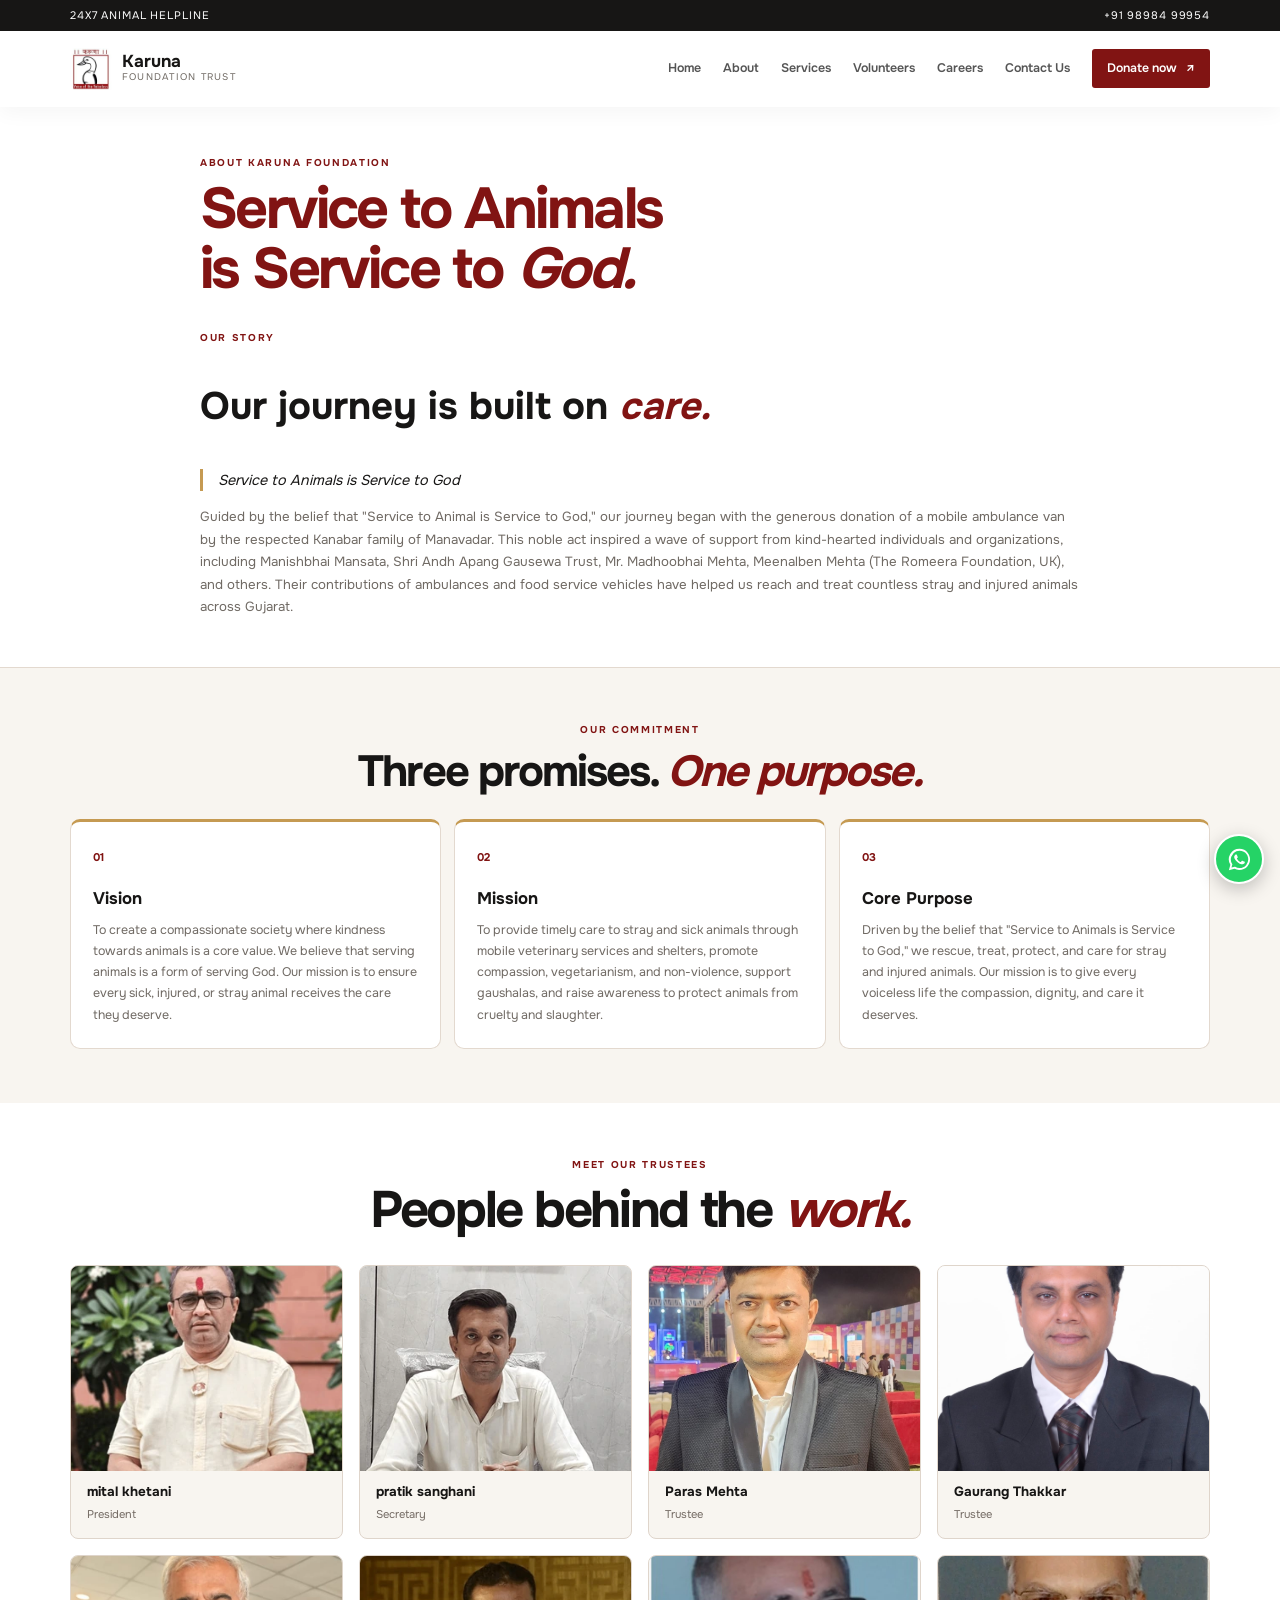
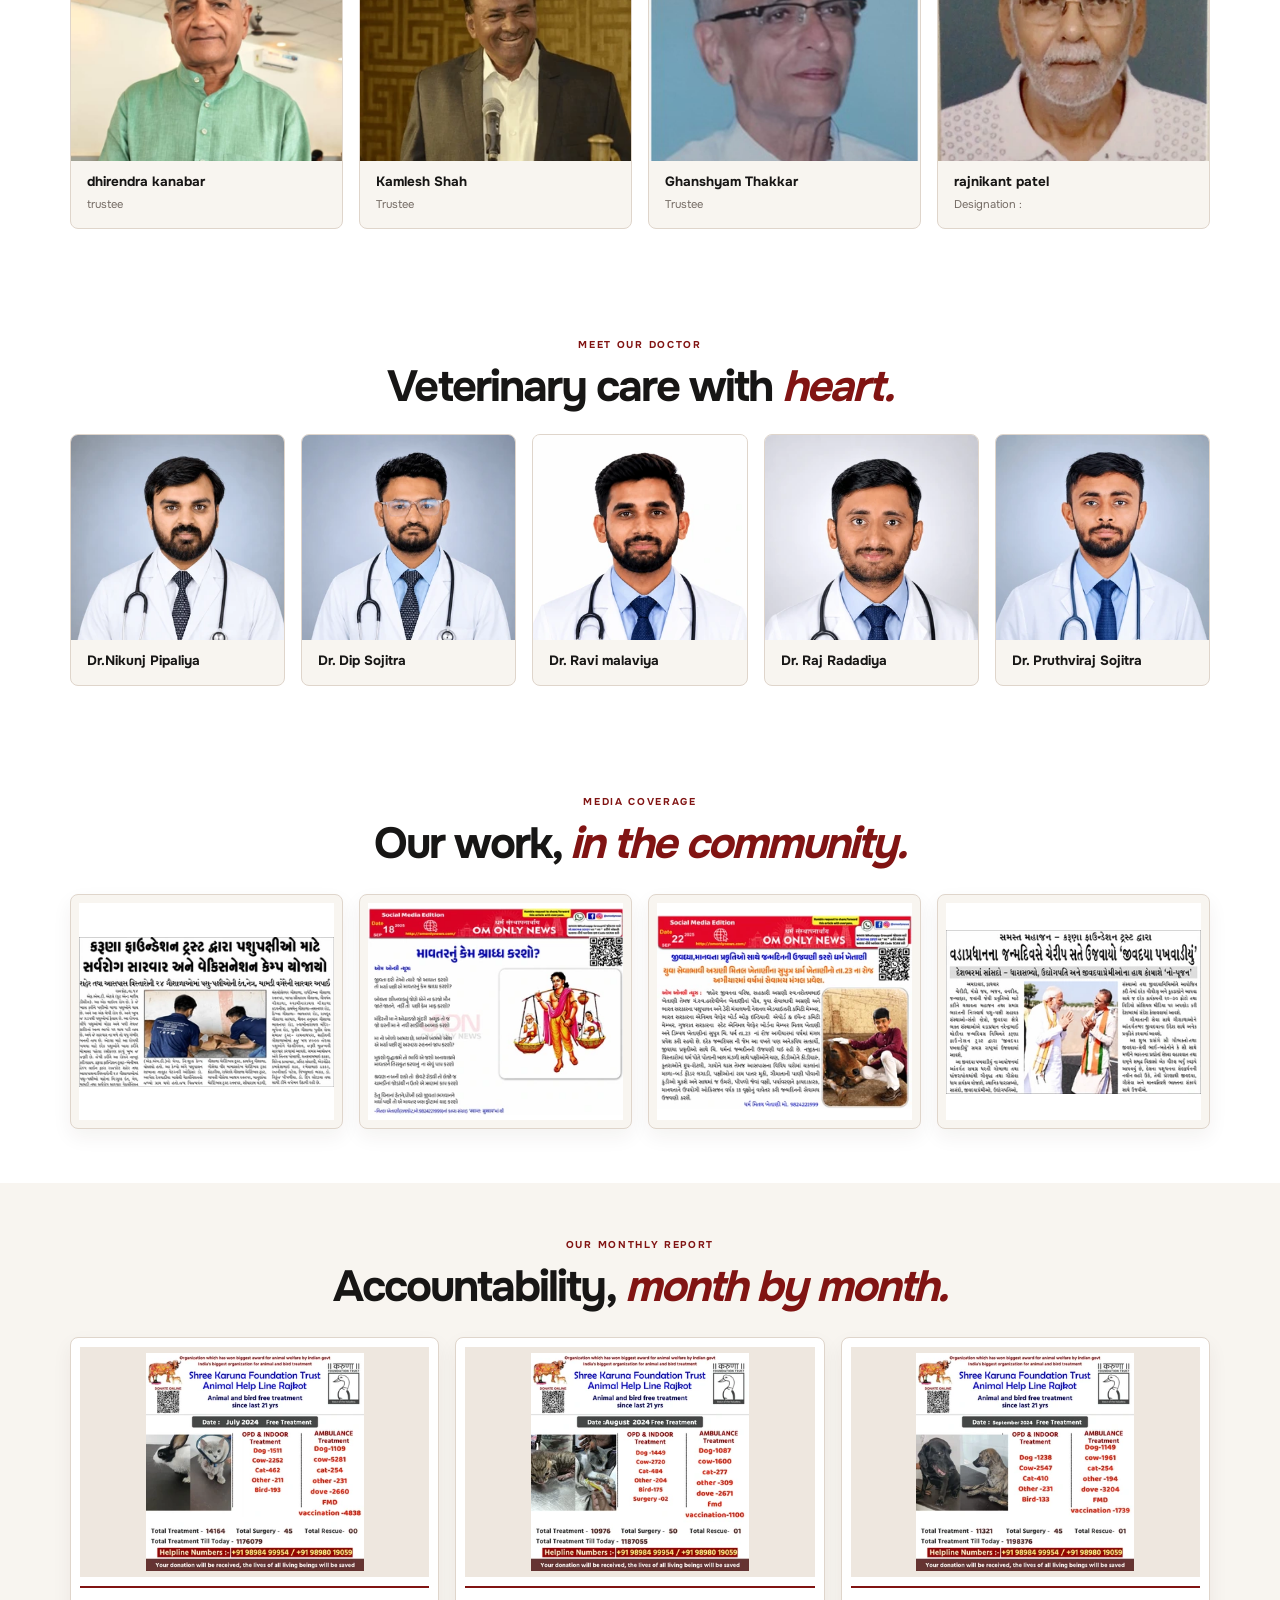
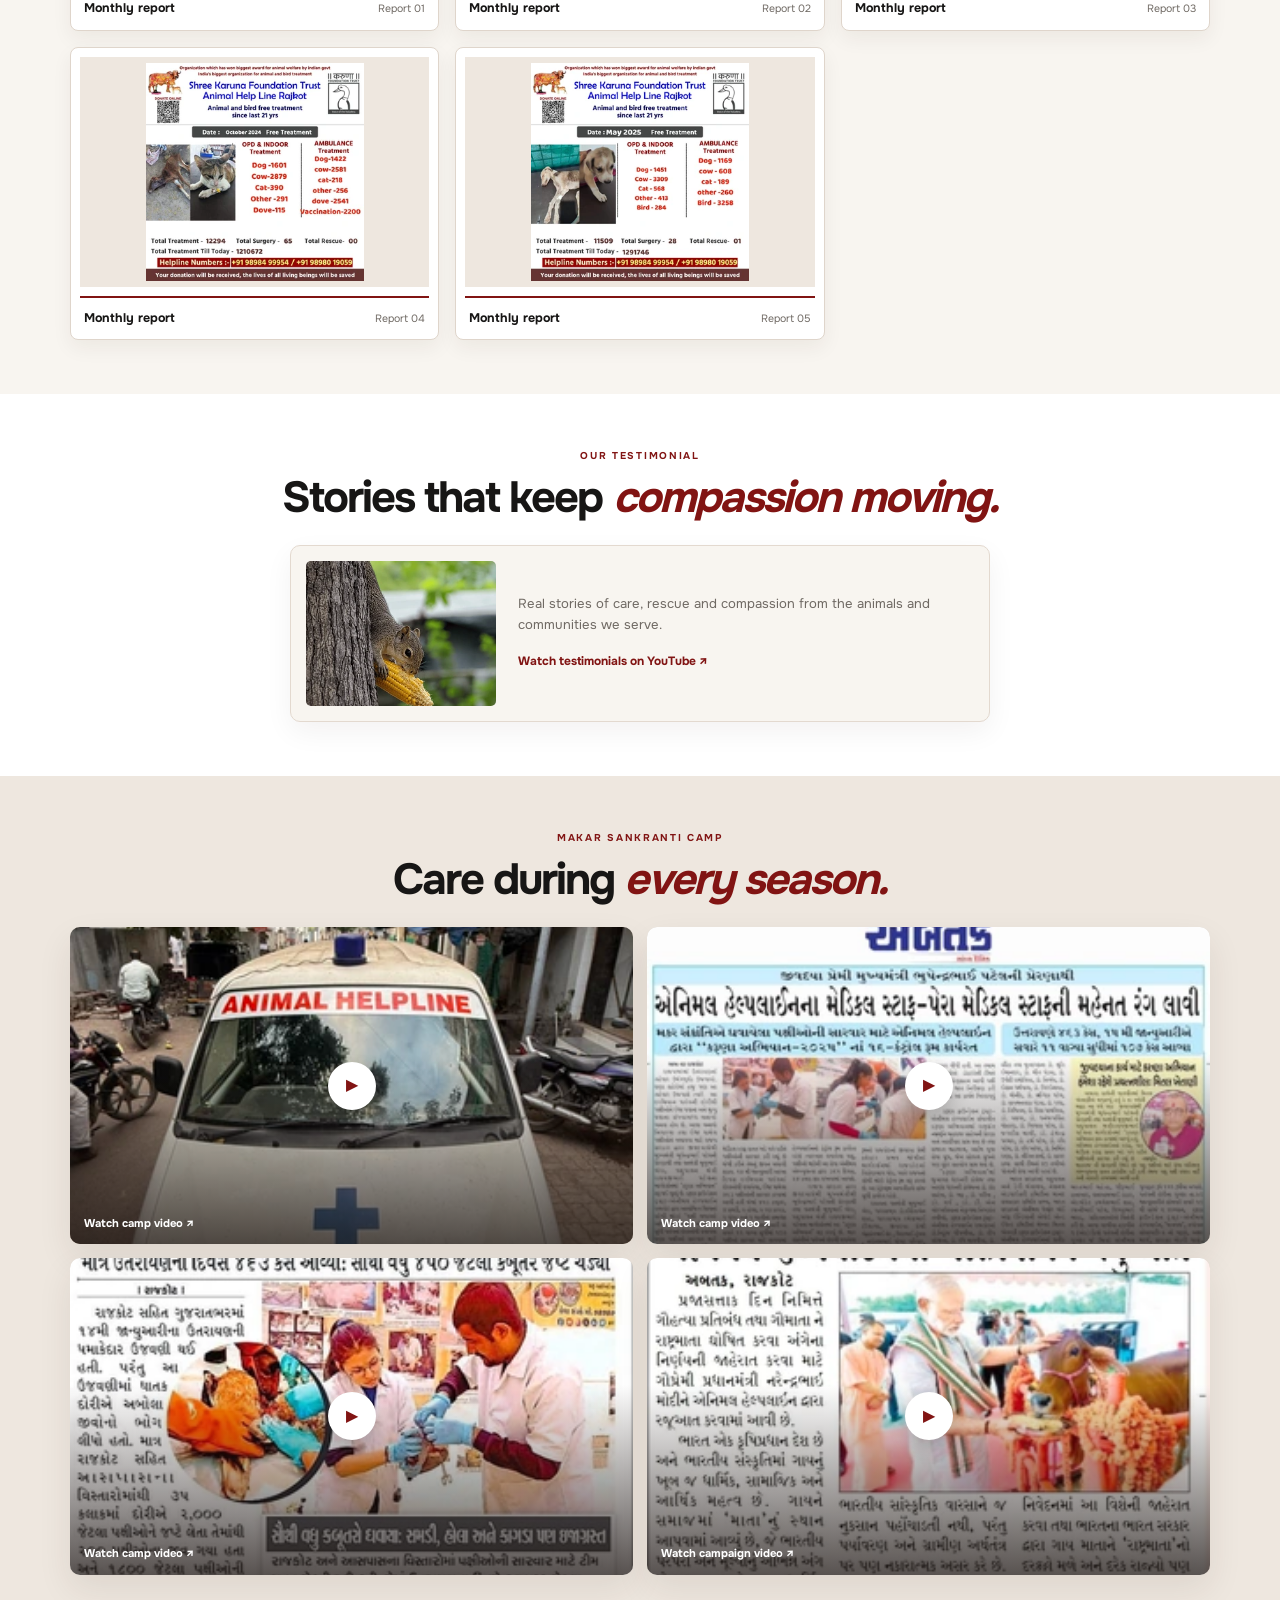
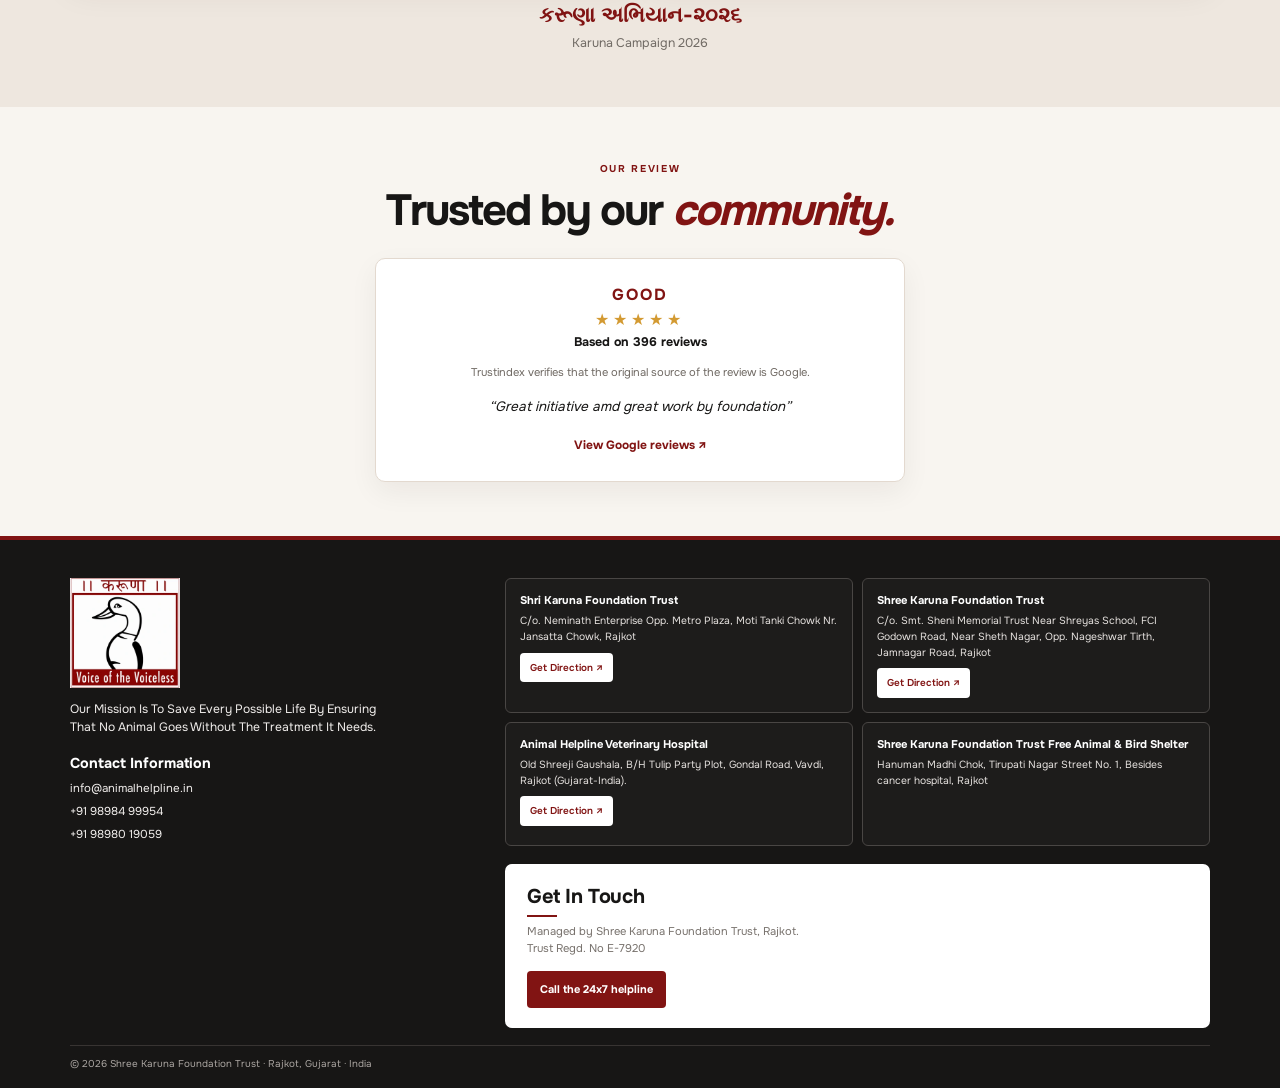
==== commit df460309: "Optimize responsive image loading Co-authored-by: Copilot <223556219+Copilot@users.noreply.github.co" ====
--- a/about.html
+++ b/about.html
@@ -17,7 +17,7 @@
   <header class="about-header">
     <div class="about-topbar"><div class="about-container topbar-inner"><span>24x7 Animal Helpline</span><a href="tel:+919898499954">+91 98984 99954</a></div></div>
     <div class="about-container nav-wrap">
-      <a class="brand" href="index.html" aria-label="Karuna Foundation home"><img src="karuna-logo.png" alt="Karuna Foundation logo"><span><strong>Karuna</strong><small>Foundation Trust</small></span></a>
+      <a class="brand" href="index.html" aria-label="Karuna Foundation home"><img src="karuna-logo.png" alt="Karuna Foundation logo" loading="eager" decoding="async"><span><strong>Karuna</strong><small>Foundation Trust</small></span></a>
       <button class="menu-toggle" type="button" aria-label="Open menu" aria-expanded="false"><span></span><span></span><span></span></button>
       <nav class="nav-links" aria-label="Main navigation"><a href="index.html">Home</a><a class="active" href="about.html">About</a><a href="services.html">Services</a><a href="volunteers.html">Volunteers</a><a href="careers.html">Careers</a><a href="contact.html">Contact Us</a><a class="button" href="index.html#donate">Donate now <span>↗</span></a></nav>
     </div>
@@ -29,20 +29,20 @@
     <section class="about-section commitment"><div class="about-container"><div class="section-heading centered"><p class="eyebrow">Our Commitment</p><h2>Three promises. <em>One purpose.</em></h2></div><div class="commitment-grid"><article><span>01</span><h3>Vision</h3><p>To create a compassionate society where kindness towards animals is a core value. We believe that serving animals is a form of serving God. Our mission is to ensure every sick, injured, or stray animal receives the care they deserve.</p></article><article><span>02</span><h3>Mission</h3><p>To provide timely care to stray and sick animals through mobile veterinary services and shelters, promote compassion, vegetarianism, and non-violence, support gaushalas, and raise awareness to protect animals from cruelty and slaughter.</p></article><article><span>03</span><h3>Core Purpose</h3><p>Driven by the belief that "Service to Animals is Service to God," we rescue, treat, protect, and care for stray and injured animals. Our mission is to give every voiceless life the compassion, dignity, and care it deserves.</p></article></div></div></section>
 
     <section class="about-section people"><div class="about-container"><div class="section-heading centered"><p class="eyebrow">Meet Our Trustees</p><h2>People behind the <em>work.</em></h2></div><div class="portrait-grid trustees">
-      <article><img src="website-assets/about/about-image-8.png" alt="Mital Khetani"><strong>mital khetani</strong><span>President</span></article><article><img src="website-assets/about/about-image-9.png" alt="Pratik Sanghani"><strong>pratik sanghani</strong><span>Secretary</span></article><article><img src="website-assets/about/about-image-10.jpeg" alt="Paras Mehta"><strong>Paras Mehta</strong><span>Trustee</span></article><article><img src="website-assets/about/about-image-11.jpeg" alt="Gaurang Thakkar"><strong>Gaurang Thakkar</strong><span>Trustee</span></article><article><img src="website-assets/about/about-image-12.jpeg" alt="Dhirendra Kanabar"><strong>dhirendra kanabar</strong><span>trustee</span></article><article><img src="website-assets/about/about-image-13.png" alt="Kamlesh Shah"><strong>Kamlesh Shah</strong><span>Trustee</span></article><article><img src="website-assets/about/about-image-14.jpeg" alt="Ghanshyam Thakkar"><strong>Ghanshyam Thakkar</strong><span>Trustee</span></article><article><img src="website-assets/about/about-image-15.jpg" alt="Rajnikant Patel"><strong>rajnikant patel</strong><span>Designation :</span></article>
+      <article><img src="website-assets/about/about-image-8.png" alt="Mital Khetani" loading="lazy" decoding="async" srcset="website-assets/about/about-image-8-320.webp 320w , website-assets/about/about-image-8-640.webp 640w" sizes="(max-width: 560px) 45vw, (max-width: 850px) 35vw, 25vw"><strong>mital khetani</strong><span>President</span></article><article><img src="website-assets/about/about-image-9.png" alt="Pratik Sanghani" loading="lazy" decoding="async" srcset="website-assets/about/about-image-9-320.webp 320w , website-assets/about/about-image-9-640.webp 640w , website-assets/about/about-image-9-960.webp 960w" sizes="(max-width: 560px) 45vw, (max-width: 850px) 35vw, 25vw"><strong>pratik sanghani</strong><span>Secretary</span></article><article><img src="website-assets/about/about-image-10.jpeg" alt="Paras Mehta" loading="lazy" decoding="async"><strong>Paras Mehta</strong><span>Trustee</span></article><article><img src="website-assets/about/about-image-11.jpeg" alt="Gaurang Thakkar" loading="lazy" decoding="async"><strong>Gaurang Thakkar</strong><span>Trustee</span></article><article><img src="website-assets/about/about-image-12.jpeg" alt="Dhirendra Kanabar" loading="lazy" decoding="async"><strong>dhirendra kanabar</strong><span>trustee</span></article><article><img src="website-assets/about/about-image-13.png" alt="Kamlesh Shah" loading="lazy" decoding="async" srcset="website-assets/about/about-image-13-320.webp 320w , website-assets/about/about-image-13-640.webp 640w" sizes="(max-width: 560px) 45vw, (max-width: 850px) 35vw, 25vw"><strong>Kamlesh Shah</strong><span>Trustee</span></article><article><img src="website-assets/about/about-image-14.jpeg" alt="Ghanshyam Thakkar" loading="lazy" decoding="async"><strong>Ghanshyam Thakkar</strong><span>Trustee</span></article><article><img src="website-assets/about/about-image-15.jpg" alt="Rajnikant Patel" loading="lazy" decoding="async" srcset="website-assets/about/about-image-15-320.webp 320w , website-assets/about/about-image-15-640.webp 640w , website-assets/about/about-image-15-960.webp 960w , website-assets/about/about-image-15-1280.webp 1280w" sizes="(max-width: 560px) 45vw, (max-width: 850px) 35vw, 25vw"><strong>rajnikant patel</strong><span>Designation :</span></article>
     </div></div></section>
 
     <section class="about-section doctors"><div class="about-container"><div class="section-heading centered"><p class="eyebrow">Meet Our Doctor</p><h2>Veterinary care with <em>heart.</em></h2></div><div class="portrait-grid doctor-grid">
-      <article><img src="website-assets/about/about-image-16.png" alt="Dr. Nikunj Pipaliya"><strong>Dr.Nikunj Pipaliya</strong></article><article><img src="website-assets/about/about-image-17.png" alt="Dr. Dip Sojitra"><strong>Dr. Dip Sojitra</strong></article><article><img src="website-assets/about/about-image-18.png" alt="Dr. Ravi malaviya"><strong>Dr. Ravi malaviya</strong></article><article><img src="website-assets/about/about-image-19.png" alt="Dr. Raj Radadiya"><strong>Dr. Raj Radadiya</strong></article><article><img src="website-assets/about/about-image-20.png" alt="Dr. Pruthviraj Sojitra"><strong>Dr. Pruthviraj Sojitra</strong></article>
+      <article><img src="website-assets/about/about-image-16.png" alt="Dr. Nikunj Pipaliya" loading="lazy" decoding="async" srcset="website-assets/about/about-image-16-320.webp 320w , website-assets/about/about-image-16-640.webp 640w , website-assets/about/about-image-16-960.webp 960w" sizes="(max-width: 560px) 45vw, (max-width: 850px) 35vw, 25vw"><strong>Dr.Nikunj Pipaliya</strong></article><article><img src="website-assets/about/about-image-17.png" alt="Dr. Dip Sojitra" loading="lazy" decoding="async" srcset="website-assets/about/about-image-17-320.webp 320w , website-assets/about/about-image-17-640.webp 640w , website-assets/about/about-image-17-960.webp 960w" sizes="(max-width: 560px) 45vw, (max-width: 850px) 35vw, 25vw"><strong>Dr. Dip Sojitra</strong></article><article><img src="website-assets/about/about-image-18.png" alt="Dr. Ravi malaviya" loading="lazy" decoding="async" srcset="website-assets/about/about-image-18-320.webp 320w , website-assets/about/about-image-18-640.webp 640w , website-assets/about/about-image-18-960.webp 960w" sizes="(max-width: 560px) 45vw, (max-width: 850px) 35vw, 25vw"><strong>Dr. Ravi malaviya</strong></article><article><img src="website-assets/about/about-image-19.png" alt="Dr. Raj Radadiya" loading="lazy" decoding="async" srcset="website-assets/about/about-image-19-320.webp 320w , website-assets/about/about-image-19-640.webp 640w , website-assets/about/about-image-19-960.webp 960w" sizes="(max-width: 560px) 45vw, (max-width: 850px) 35vw, 25vw"><strong>Dr. Raj Radadiya</strong></article><article><img src="website-assets/about/about-image-20.png" alt="Dr. Pruthviraj Sojitra" loading="lazy" decoding="async" srcset="website-assets/about/about-image-20-320.webp 320w , website-assets/about/about-image-20-640.webp 640w , website-assets/about/about-image-20-960.webp 960w" sizes="(max-width: 560px) 45vw, (max-width: 850px) 35vw, 25vw"><strong>Dr. Pruthviraj Sojitra</strong></article>
     </div></div></section>
 
-    <section class="about-section media-section"><div class="about-container"><div class="section-heading centered"><p class="eyebrow">Media coverage</p><h2>Our work, <em>in the community.</em></h2></div><div class="image-grid media-grid"><figure><img src="website-assets/about/about-image-21.png" alt="Media coverage of Karuna Foundation"></figure><figure><img src="website-assets/about/about-image-22.png" alt="Karuna Foundation media coverage"></figure><figure><img src="website-assets/about/about-image-23.png" alt="Animal welfare news coverage"></figure><figure><img src="website-assets/about/about-image-24.png" alt="Karuna Foundation media coverage"></figure></div></div></section>
+    <section class="about-section media-section"><div class="about-container"><div class="section-heading centered"><p class="eyebrow">Media coverage</p><h2>Our work, <em>in the community.</em></h2></div><div class="image-grid media-grid"><figure><img src="website-assets/about/about-image-21.png" alt="Media coverage of Karuna Foundation" loading="lazy" decoding="async" srcset="website-assets/about/about-image-21-320.webp 320w , website-assets/about/about-image-21-640.webp 640w , website-assets/about/about-image-21-960.webp 960w , website-assets/about/about-image-21-1280.webp 1280w" sizes="(max-width: 560px) 45vw, (max-width: 850px) 35vw, 25vw"></figure><figure><img src="website-assets/about/about-image-22.png" alt="Karuna Foundation media coverage" loading="lazy" decoding="async" srcset="website-assets/about/about-image-22-320.webp 320w , website-assets/about/about-image-22-640.webp 640w , website-assets/about/about-image-22-960.webp 960w , website-assets/about/about-image-22-1280.webp 1280w" sizes="(max-width: 560px) 45vw, (max-width: 850px) 35vw, 25vw"></figure><figure><img src="website-assets/about/about-image-23.png" alt="Animal welfare news coverage" loading="lazy" decoding="async" srcset="website-assets/about/about-image-23-320.webp 320w , website-assets/about/about-image-23-640.webp 640w , website-assets/about/about-image-23-960.webp 960w , website-assets/about/about-image-23-1280.webp 1280w" sizes="(max-width: 560px) 45vw, (max-width: 850px) 35vw, 25vw"></figure><figure><img src="website-assets/about/about-image-24.png" alt="Karuna Foundation media coverage" loading="lazy" decoding="async" srcset="website-assets/about/about-image-24-320.webp 320w , website-assets/about/about-image-24-640.webp 640w , website-assets/about/about-image-24-960.webp 960w , website-assets/about/about-image-24-1280.webp 1280w" sizes="(max-width: 560px) 45vw, (max-width: 850px) 35vw, 25vw"></figure></div></div></section>
 
-    <section class="about-section reports"><div class="about-container"><div class="section-heading centered"><p class="eyebrow">Our monthly Report</p><h2>Accountability, <em>month by month.</em></h2></div><div class="image-grid report-grid"><figure><img src="website-assets/about/about-image-35.jpg" alt="Karuna Foundation monthly report"><figcaption><strong>Monthly report</strong><span>Report 01</span></figcaption></figure><figure><img src="website-assets/about/about-image-36.jpg" alt="Karuna Foundation monthly report"><figcaption><strong>Monthly report</strong><span>Report 02</span></figcaption></figure><figure><img src="website-assets/about/about-image-37.jpg" alt="Karuna Foundation monthly report"><figcaption><strong>Monthly report</strong><span>Report 03</span></figcaption></figure><figure><img src="website-assets/about/about-image-38.jpg" alt="Karuna Foundation monthly report"><figcaption><strong>Monthly report</strong><span>Report 04</span></figcaption></figure><figure><img src="website-assets/about/about-image-39.jpg" alt="Karuna Foundation monthly report"><figcaption><strong>Monthly report</strong><span>Report 05</span></figcaption></figure></div></div></section>
+    <section class="about-section reports"><div class="about-container"><div class="section-heading centered"><p class="eyebrow">Our monthly Report</p><h2>Accountability, <em>month by month.</em></h2></div><div class="image-grid report-grid"><figure><img src="website-assets/about/about-image-35.jpg" alt="Karuna Foundation monthly report" loading="lazy" decoding="async" srcset="website-assets/about/about-image-35-320.webp 320w , website-assets/about/about-image-35-640.webp 640w , website-assets/about/about-image-35-960.webp 960w" sizes="(max-width: 560px) 45vw, (max-width: 850px) 35vw, 25vw"><figcaption><strong>Monthly report</strong><span>Report 01</span></figcaption></figure><figure><img src="website-assets/about/about-image-36.jpg" alt="Karuna Foundation monthly report" loading="lazy" decoding="async" srcset="website-assets/about/about-image-36-320.webp 320w , website-assets/about/about-image-36-640.webp 640w , website-assets/about/about-image-36-960.webp 960w , website-assets/about/about-image-36-1280.webp 1280w" sizes="(max-width: 560px) 45vw, (max-width: 850px) 35vw, 25vw"><figcaption><strong>Monthly report</strong><span>Report 02</span></figcaption></figure><figure><img src="website-assets/about/about-image-37.jpg" alt="Karuna Foundation monthly report" loading="lazy" decoding="async" srcset="website-assets/about/about-image-37-320.webp 320w , website-assets/about/about-image-37-640.webp 640w , website-assets/about/about-image-37-960.webp 960w" sizes="(max-width: 560px) 45vw, (max-width: 850px) 35vw, 25vw"><figcaption><strong>Monthly report</strong><span>Report 03</span></figcaption></figure><figure><img src="website-assets/about/about-image-38.jpg" alt="Karuna Foundation monthly report" loading="lazy" decoding="async" srcset="website-assets/about/about-image-38-320.webp 320w , website-assets/about/about-image-38-640.webp 640w , website-assets/about/about-image-38-960.webp 960w" sizes="(max-width: 560px) 45vw, (max-width: 850px) 35vw, 25vw"><figcaption><strong>Monthly report</strong><span>Report 04</span></figcaption></figure><figure><img src="website-assets/about/about-image-39.jpg" alt="Karuna Foundation monthly report" loading="lazy" decoding="async" srcset="website-assets/about/about-image-39-320.webp 320w , website-assets/about/about-image-39-640.webp 640w , website-assets/about/about-image-39-960.webp 960w , website-assets/about/about-image-39-1280.webp 1280w" sizes="(max-width: 560px) 45vw, (max-width: 850px) 35vw, 25vw"><figcaption><strong>Monthly report</strong><span>Report 05</span></figcaption></figure></div></div></section>
 
-    <section class="about-section testimonial"><div class="about-container"><div class="section-heading centered"><p class="eyebrow">Our Testimonial</p><h2>Stories that keep <em>compassion moving.</em></h2></div><div class="testimonial-card"><img src="website-assets/about/testimonial.png" alt="Animal cared for by Karuna Foundation"><div><p>Real stories of care, rescue and compassion from the animals and communities we serve.</p><a class="text-link" href="https://www.youtube.com/watch?v=ZgUnLx6R0vU" target="_blank" rel="noreferrer">Watch testimonials on YouTube ↗</a></div></div></div></section>
+    <section class="about-section testimonial"><div class="about-container"><div class="section-heading centered"><p class="eyebrow">Our Testimonial</p><h2>Stories that keep <em>compassion moving.</em></h2></div><div class="testimonial-card"><img src="website-assets/about/testimonial.png" alt="Animal cared for by Karuna Foundation" loading="lazy" decoding="async" srcset="website-assets/about/testimonial-320.webp 320w , website-assets/about/testimonial-640.webp 640w , website-assets/about/testimonial-960.webp 960w" sizes="(max-width: 560px) 45vw, (max-width: 850px) 35vw, 25vw"><div><p>Real stories of care, rescue and compassion from the animals and communities we serve.</p><a class="text-link" href="https://www.youtube.com/watch?v=ZgUnLx6R0vU" target="_blank" rel="noreferrer">Watch testimonials on YouTube ↗</a></div></div></div></section>
 
-    <section class="about-section campaign-section"><div class="about-container"><div class="section-heading centered"><p class="eyebrow">Makar Sankranti Camp</p><h2>Care during <em>every season.</em></h2></div><div class="video-grid"><a class="video-frame video-card" href="https://www.youtube.com/watch?v=ZgUnLx6R0vU" target="_blank" rel="noreferrer"><img src="website-assets/about/campaign.jpg" alt="Makar Sankranti Camp video"><span class="play-badge" aria-hidden="true">▶</span><span class="video-label">Watch camp video ↗</span></a><a class="video-frame video-card" href="https://www.youtube.com/watch?v=MQbveS7q5Hw" target="_blank" rel="noreferrer"><img src="website-assets/about/about-image-32.jpeg" alt="Makar Sankranti Camp video"><span class="play-badge" aria-hidden="true">▶</span><span class="video-label">Watch camp video ↗</span></a><a class="video-frame video-card" href="https://www.youtube.com/watch?v=UAkqTxnUPV4" target="_blank" rel="noreferrer"><img src="website-assets/about/about-image-33.jpeg" alt="Makar Sankranti Camp video"><span class="play-badge" aria-hidden="true">▶</span><span class="video-label">Watch camp video ↗</span></a><a class="video-frame video-card" href="https://www.youtube.com/watch?v=NT9yee7rncw" target="_blank" rel="noreferrer"><img src="website-assets/about/about-image-34.jpeg" alt="કરૂણા અભિયાન-૨૦૨૬ video"><span class="play-badge" aria-hidden="true">▶</span><span class="video-label">Watch campaign video ↗</span></a></div><div class="campaign-copy"><h3>કરૂણા અભિયાન-૨૦૨૬</h3><p>Karuna Campaign 2026</p></div></div></section>
+    <section class="about-section campaign-section"><div class="about-container"><div class="section-heading centered"><p class="eyebrow">Makar Sankranti Camp</p><h2>Care during <em>every season.</em></h2></div><div class="video-grid"><a class="video-frame video-card" href="https://www.youtube.com/watch?v=ZgUnLx6R0vU" target="_blank" rel="noreferrer"><img src="website-assets/about/campaign.jpg" alt="Makar Sankranti Camp video" loading="lazy" decoding="async" srcset="website-assets/about/campaign-320.webp 320w , website-assets/about/campaign-640.webp 640w , website-assets/about/campaign-960.webp 960w , website-assets/about/campaign-1280.webp 1280w" sizes="(max-width: 560px) 45vw, (max-width: 850px) 35vw, 25vw"><span class="play-badge" aria-hidden="true">▶</span><span class="video-label">Watch camp video ↗</span></a><a class="video-frame video-card" href="https://www.youtube.com/watch?v=MQbveS7q5Hw" target="_blank" rel="noreferrer"><img src="website-assets/about/about-image-32.jpeg" alt="Makar Sankranti Camp video" loading="lazy" decoding="async" srcset="website-assets/about/about-image-32-320.webp 320w , website-assets/about/about-image-32-640.webp 640w , website-assets/about/about-image-32-960.webp 960w" sizes="(max-width: 560px) 45vw, (max-width: 850px) 35vw, 25vw"><span class="play-badge" aria-hidden="true">▶</span><span class="video-label">Watch camp video ↗</span></a><a class="video-frame video-card" href="https://www.youtube.com/watch?v=UAkqTxnUPV4" target="_blank" rel="noreferrer"><img src="website-assets/about/about-image-33.jpeg" alt="Makar Sankranti Camp video" loading="lazy" decoding="async" srcset="website-assets/about/about-image-33-320.webp 320w , website-assets/about/about-image-33-640.webp 640w , website-assets/about/about-image-33-960.webp 960w" sizes="(max-width: 560px) 45vw, (max-width: 850px) 35vw, 25vw"><span class="play-badge" aria-hidden="true">▶</span><span class="video-label">Watch camp video ↗</span></a><a class="video-frame video-card" href="https://www.youtube.com/watch?v=NT9yee7rncw" target="_blank" rel="noreferrer"><img src="website-assets/about/about-image-34.jpeg" alt="કરૂણા અભિયાન-૨૦૨૬ video" loading="lazy" decoding="async" srcset="website-assets/about/about-image-34-320.webp 320w , website-assets/about/about-image-34-640.webp 640w , website-assets/about/about-image-34-960.webp 960w" sizes="(max-width: 560px) 45vw, (max-width: 850px) 35vw, 25vw"><span class="play-badge" aria-hidden="true">▶</span><span class="video-label">Watch campaign video ↗</span></a></div><div class="campaign-copy"><h3>કરૂણા અભિયાન-૨૦૨૬</h3><p>Karuna Campaign 2026</p></div></div></section>
 
     <section class="about-section reviews"><div class="about-container"><div class="section-heading centered"><p class="eyebrow">Our Review</p><h2>Trusted by our <em>community.</em></h2></div><div class="review-card"><strong>GOOD</strong><span class="stars">★★★★★</span><b>Based on 396 reviews</b><p>Trustindex verifies that the original source of the review is Google.</p><blockquote>“Great initiative amd great work by foundation”</blockquote><a class="text-link" href="https://www.google.com/maps/search/?api=1&amp;query=Karuna+Foundation+Rajkot" target="_blank" rel="noreferrer">View Google reviews ↗</a></div></div></section>
   </main>
@@ -54,7 +54,7 @@
   <footer class="site-footer">
     <div class="site-footer-inner site-footer-main">
       <section class="site-footer-identity">
-        <img class="site-footer-logo" src="website-assets/careers/images/ogo.png" alt="Voice of the Voiceless">
+        <img class="site-footer-logo" src="website-assets/careers/images/ogo.png" alt="Voice of the Voiceless" loading="lazy" decoding="async" srcset="website-assets/careers/images/ogo-320.webp 320w , website-assets/careers/images/ogo-640.webp 640w , website-assets/careers/images/ogo-960.webp 960w" sizes="180px">
         <p>Our Mission Is To Save Every Possible Life By Ensuring That No Animal Goes Without The Treatment It Needs.</p>
         <h2>Contact Information</h2>
         <a href="mailto:info@animalhelpline.in">info@animalhelpline.in</a>
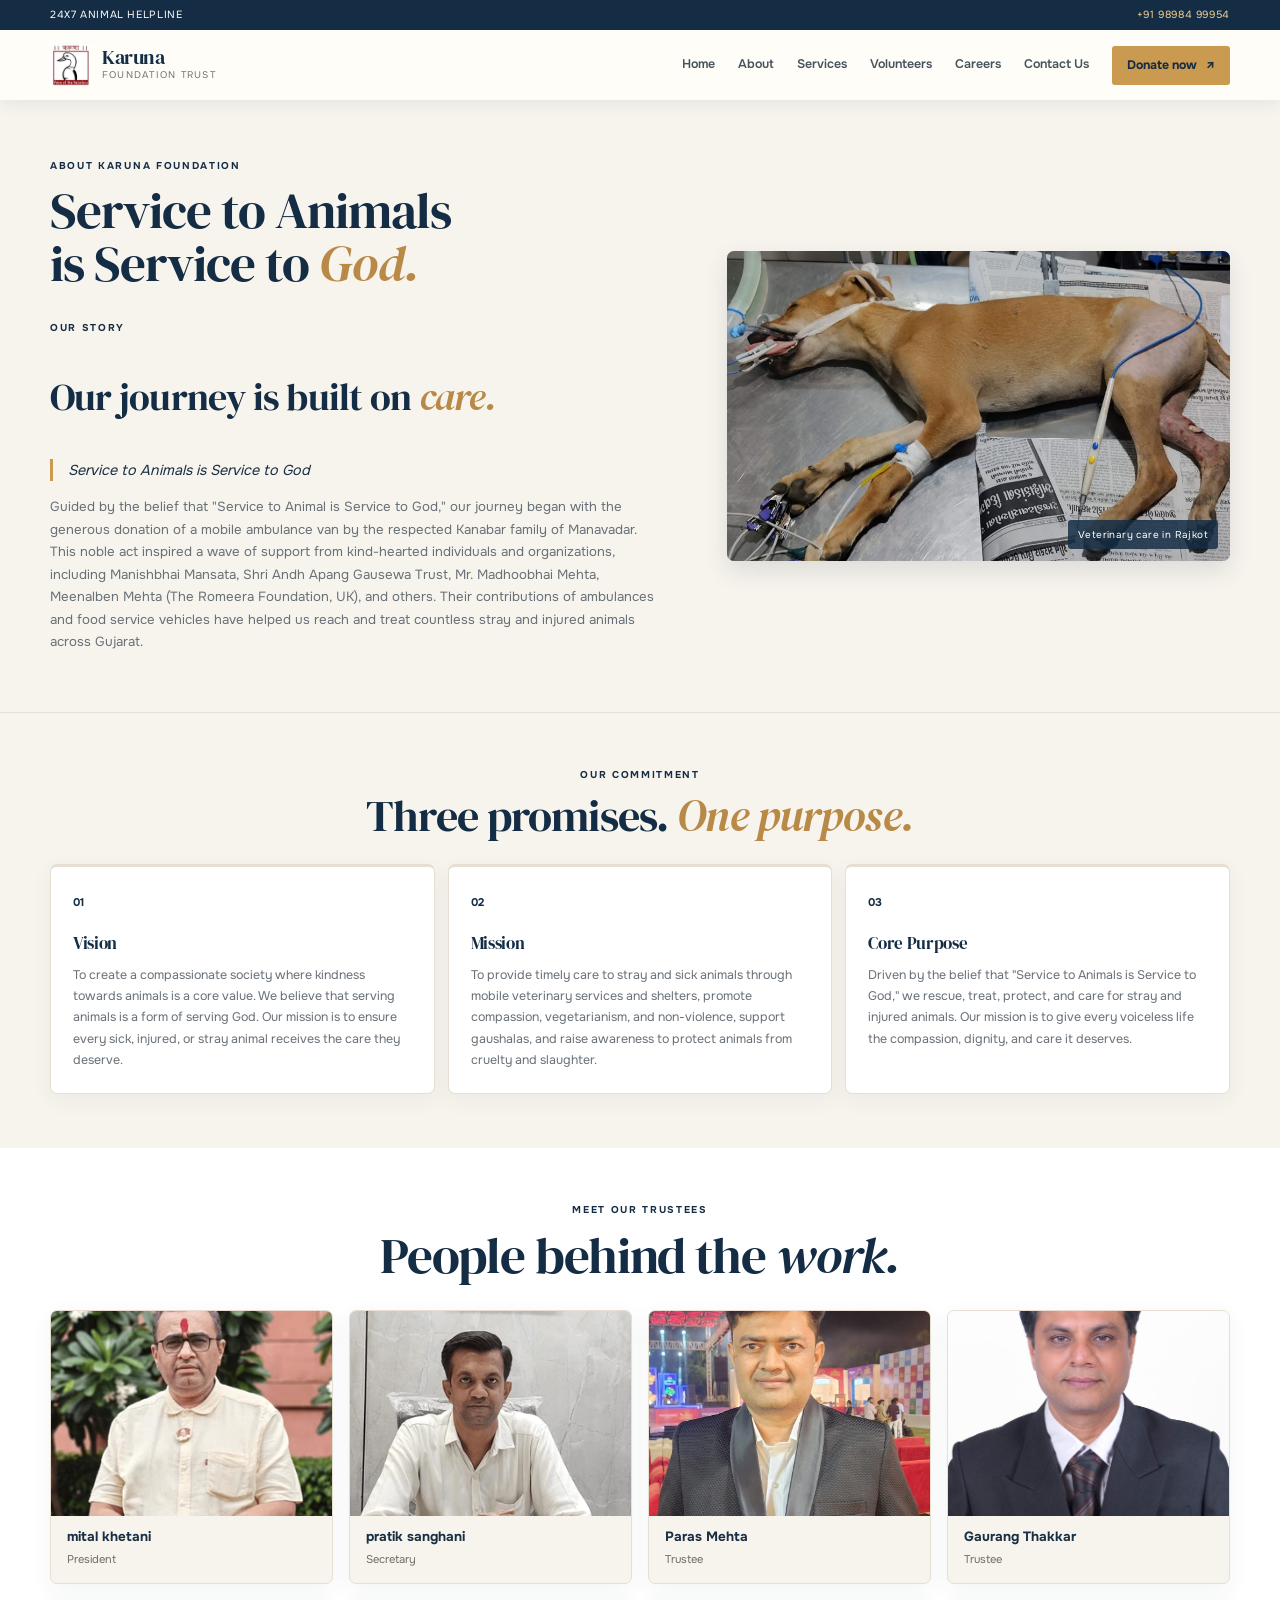
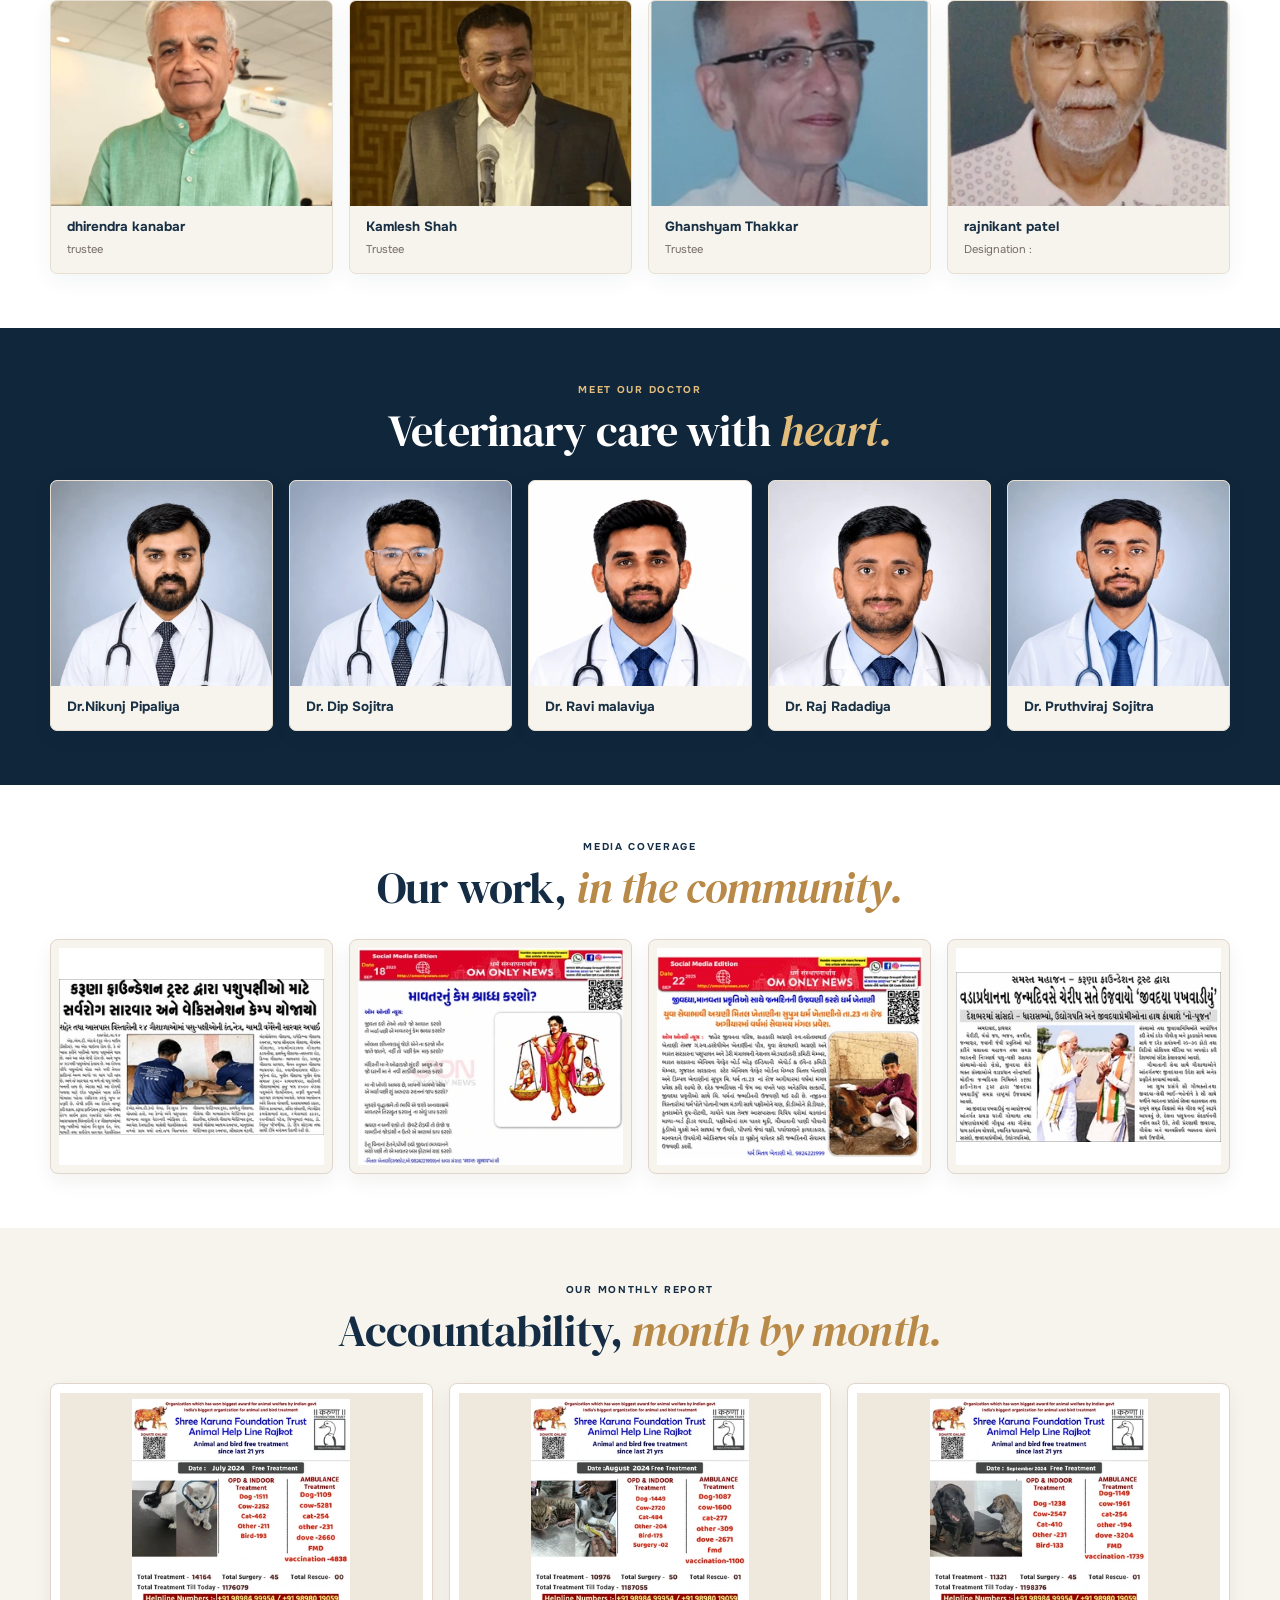
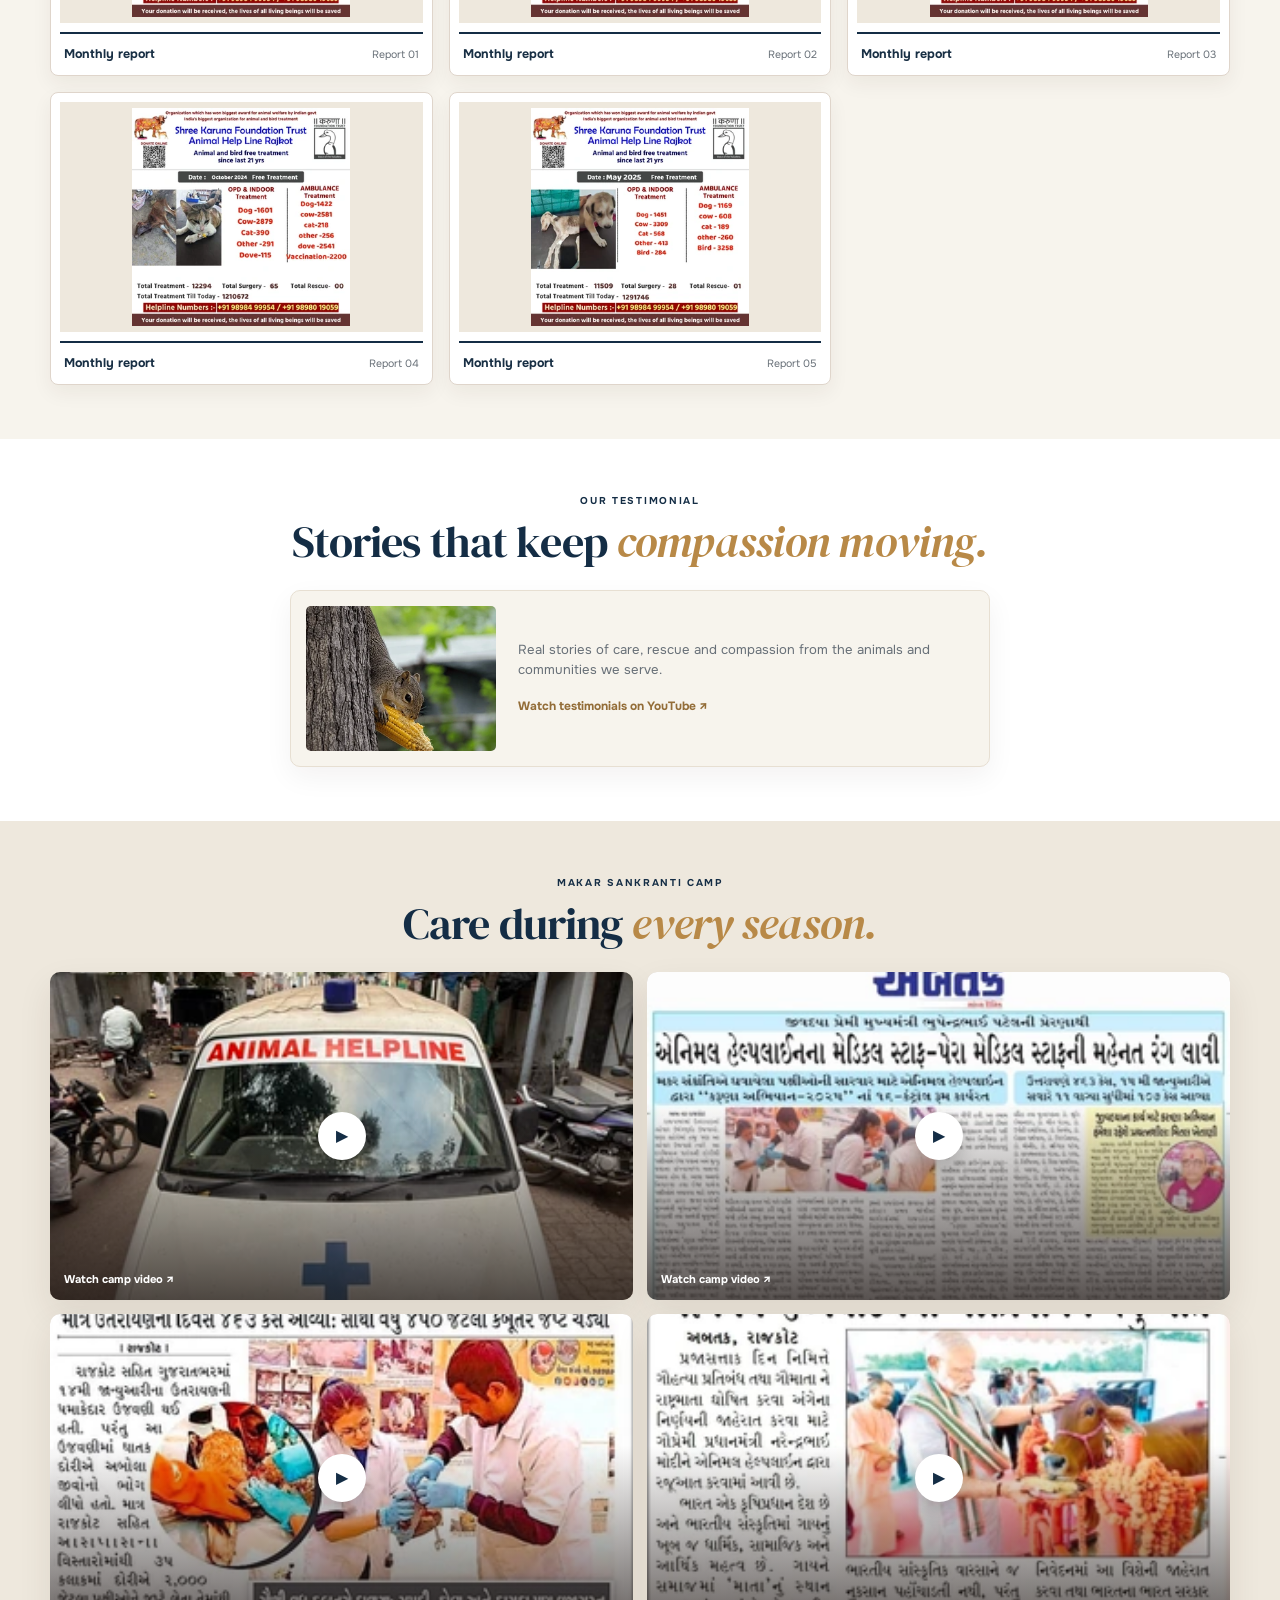
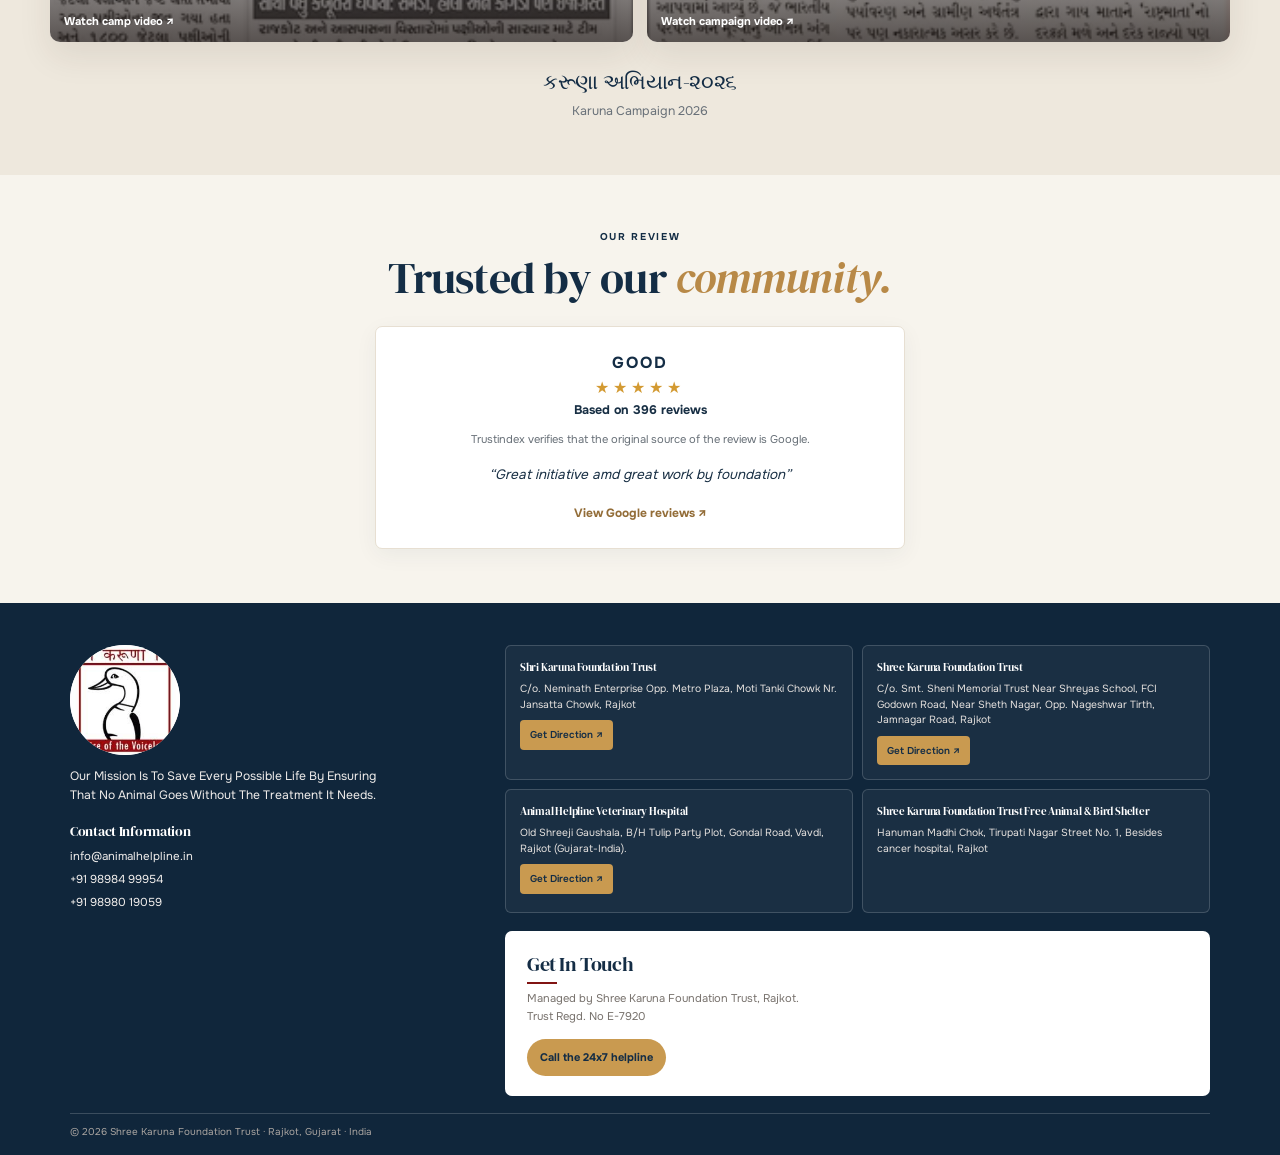
==== commit ad2ad6b6: "Refresh Karuna Foundation website and clean unused assets Co-authored-by: Copilot <223556219+Copilot" ====
--- a/about.html
+++ b/about.html
@@ -8,12 +8,12 @@
   <title>About - Karuna Foundation</title>
   <link rel="preconnect" href="https://fonts.googleapis.com">
   <link rel="preconnect" href="https://fonts.gstatic.com" crossorigin>
-  <link href="https://fonts.googleapis.com/css2?family=Onest:wght@400;500;600;700&display=swap" rel="stylesheet">
+  <link href="https://fonts.googleapis.com/css2?family=DM+Serif+Display:ital@0;1&family=Onest:wght@400;500;600;700&display=swap" rel="stylesheet">
   <link rel="stylesheet" href="about.css">
   <link rel="stylesheet" href="footer.css">
   <link rel="stylesheet" href="ui-polish.css">
 </head>
-<body>
+<body class="about-page">
   <header class="about-header">
     <div class="about-topbar"><div class="about-container topbar-inner"><span>24x7 Animal Helpline</span><a href="tel:+919898499954">+91 98984 99954</a></div></div>
     <div class="about-container nav-wrap">
@@ -24,7 +24,7 @@
   </header>
 
   <main>
-    <section class="about-hero"><div class="about-container hero-grid"><div class="hero-copy"><p class="eyebrow">About Karuna Foundation</p><h1>Service to Animals<br>is Service to <em>God.</em></h1><div class="story-intro"><p class="eyebrow">Our Story</p><h2>Our journey is built on <em>care.</em></h2><blockquote>Service to Animals is Service to God</blockquote><p>Guided by the belief that "Service to Animal is Service to God," our journey began with the generous donation of a mobile ambulance van by the respected Kanabar family of Manavadar. This noble act inspired a wave of support from kind-hearted individuals and organizations, including Manishbhai Mansata, Shri Andh Apang Gausewa Trust, Mr. Madhoobhai Mehta, Meenalben Mehta (The Romeera Foundation, UK), and others. Their contributions of ambulances and food service vehicles have helped us reach and treat countless stray and injured animals across Gujarat.</p></div></div></div></section>
+    <section class="about-hero"><div class="about-container hero-grid"><div class="hero-copy"><p class="eyebrow">About Karuna Foundation</p><h1>Service to Animals<br>is Service to <em>God.</em></h1><div class="story-intro"><p class="eyebrow">Our Story</p><h2>Our journey is built on <em>care.</em></h2><blockquote>Service to Animals is Service to God</blockquote><p>Guided by the belief that "Service to Animal is Service to God," our journey began with the generous donation of a mobile ambulance van by the respected Kanabar family of Manavadar. This noble act inspired a wave of support from kind-hearted individuals and organizations, including Manishbhai Mansata, Shri Andh Apang Gausewa Trust, Mr. Madhoobhai Mehta, Meenalben Mehta (The Romeera Foundation, UK), and others. Their contributions of ambulances and food service vehicles have helped us reach and treat countless stray and injured animals across Gujarat.</p></div></div><figure class="about-hero-photo"><img src="website-assets/services/images/WhatsApp-Image-2025-11-12-at-12.00.43-PM.jpeg" alt="Dog receiving veterinary treatment on an operating table" loading="eager" decoding="async"><figcaption>Veterinary care in Rajkot</figcaption></figure></div></section>
 
     <section class="about-section commitment"><div class="about-container"><div class="section-heading centered"><p class="eyebrow">Our Commitment</p><h2>Three promises. <em>One purpose.</em></h2></div><div class="commitment-grid"><article><span>01</span><h3>Vision</h3><p>To create a compassionate society where kindness towards animals is a core value. We believe that serving animals is a form of serving God. Our mission is to ensure every sick, injured, or stray animal receives the care they deserve.</p></article><article><span>02</span><h3>Mission</h3><p>To provide timely care to stray and sick animals through mobile veterinary services and shelters, promote compassion, vegetarianism, and non-violence, support gaushalas, and raise awareness to protect animals from cruelty and slaughter.</p></article><article><span>03</span><h3>Core Purpose</h3><p>Driven by the belief that "Service to Animals is Service to God," we rescue, treat, protect, and care for stray and injured animals. Our mission is to give every voiceless life the compassion, dignity, and care it deserves.</p></article></div></div></section>
 
@@ -54,7 +54,7 @@
   <footer class="site-footer">
     <div class="site-footer-inner site-footer-main">
       <section class="site-footer-identity">
-        <img class="site-footer-logo" src="website-assets/careers/images/ogo.png" alt="Voice of the Voiceless" loading="lazy" decoding="async" srcset="website-assets/careers/images/ogo-320.webp 320w , website-assets/careers/images/ogo-640.webp 640w , website-assets/careers/images/ogo-960.webp 960w" sizes="180px">
+        <img class="site-footer-logo" src="karuna-logo.png" alt="Karuna Foundation Trust logo" loading="lazy" decoding="async">
         <p>Our Mission Is To Save Every Possible Life By Ensuring That No Animal Goes Without The Treatment It Needs.</p>
         <h2>Contact Information</h2>
         <a href="mailto:info@animalhelpline.in">info@animalhelpline.in</a>
--- a/ui-polish.css
+++ b/ui-polish.css
@@ -69,3 +69,602 @@
 @media (prefers-reduced-motion: reduce) {
   *, *::before, *::after { scroll-behavior: auto !important; transition-duration: .01ms !important; animation-duration: .01ms !important; }
 }
+
+.home-page {
+  --navy: #142d45;
+  --gold: #c99a50;
+  --cream: #f7f3eb;
+  --line: #e6dfd3;
+  --muted: #686b6c;
+  background: var(--cream);
+  color: var(--navy);
+}
+.home-page { scroll-padding-top: 110px; }
+.home-page .container { width: min(1180px, calc(100% - 64px)); }
+.home-page .site-header { position: sticky; top: 0; background: #fffdf8; box-shadow: 0 3px 16px rgba(20, 45, 69, .08); }
+.home-page .topbar { background: var(--navy); color: #fff; font-size: .66rem; letter-spacing: .06em; }
+.home-page .topbar-inner { padding: 6px 0; }
+.home-page .topbar a { color: #f1cf91; }
+.home-page .nav-wrap { min-height: 70px; }
+.home-page .brand strong { color: var(--navy); font-family: "DM Serif Display", Georgia, serif; font-size: 1.35rem; }
+.home-page .brand small { color: #77736b; }
+.home-page .nav-links { gap: clamp(12px, 1.8vw, 24px); }
+.home-page .nav-links > a:not(.button):hover,
+.home-page .nav-links > a.active:not(.button),
+.home-page .footer-links a:hover { color: var(--gold); }
+.home-page .button {
+  border-radius: 999px;
+  background: var(--gold);
+  color: var(--navy);
+  padding: 12px 22px;
+  box-shadow: 0 5px 14px rgba(157, 112, 42, .12);
+  transition: transform .2s ease, background-color .2s ease, box-shadow .2s ease;
+}
+.home-page .button:hover { background: #d8ad69; color: var(--navy); transform: translateY(-2px); box-shadow: 0 9px 20px rgba(157, 112, 42, .2); }
+.home-page .button-small { padding: 10px 19px; }
+.home-page .hero { padding: 0; overflow: hidden; background: var(--cream); color: var(--navy); }
+.home-page .hero:after { display: none; }
+.home-page .hero-grid { grid-template-columns: .94fr 1.06fr; gap: 5.5%; min-height: 440px; }
+.home-page .hero-copy { padding: 67px 0 58px; }
+.home-page .eyebrow { color: #96703c; font-size: .65rem; letter-spacing: .19em; }
+.home-page .eyebrow.light { color: #927141; }
+.home-page .hero h1,
+.home-page h2,
+.home-page .section-heading h2,
+.home-page .campaign-copy h2,
+.home-page .donate h2,
+.home-page .contact h2 {
+  color: var(--navy);
+  font-family: "DM Serif Display", Georgia, serif;
+  font-weight: 400;
+  letter-spacing: -.025em;
+}
+.home-page .hero h1 { max-width: 550px; font-size: clamp(2.8rem, 4.2vw, 3.85rem); line-height: .99; }
+.home-page .hero h1 em,
+.home-page h2 em { color: #b88947; font-weight: 400; }
+.home-page .hero-intro { max-width: 410px; margin: 20px 0 26px; color: #555f66; font-size: .92rem; }
+.home-page .hero-actions { gap: 20px; }
+.home-page .text-link { color: var(--navy); border-color: #c8bca7; }
+.home-page .hero-note { color: #62686a; margin-top: 25px; }
+.home-page .pulse { background: var(--gold); box-shadow: 0 0 0 5px rgba(201, 154, 80, .16); }
+.home-page .hero-visual { min-height: 440px; }
+.home-page .main-image { position: absolute; inset: 0; width: 100%; height: 100%; margin: 0; overflow: hidden; border: 0; border-radius: 5px; }
+.home-page .main-image img { object-position: left center; }
+.home-page .hero-visual:after {
+  position: absolute;
+  right: 18px;
+  bottom: 18px;
+  padding: 9px 13px;
+  border: 1px solid rgba(255, 255, 255, .6);
+  border-radius: 3px;
+  background: rgba(20, 45, 69, .74);
+  color: #fff;
+  content: "RESCUE · CARE · REHABILITATE";
+  font-size: .58rem;
+  font-weight: 600;
+  letter-spacing: .12em;
+}
+.home-page .stats { background: #fbf8f1; border-block: 1px solid var(--line); }
+.home-page .stats-grid { grid-template-columns: repeat(4, minmax(0, 1fr)); }
+.home-page .stat { padding: 20px 27px; border-color: var(--line); }
+.home-page .stat strong { color: var(--navy); font-family: "DM Serif Display", Georgia, serif; font-size: 1.95rem; font-weight: 400; }
+.home-page .stat span { color: #77736b; font-size: .64rem; letter-spacing: .06em; }
+.home-page .section { padding: 70px 0; }
+.home-page .section-heading { margin-bottom: 24px; }
+.home-page .section-heading h2 { font-size: clamp(2.2rem, 3.3vw, 3rem); line-height: 1.06; }
+.home-page .heading-aside { max-width: 340px; color: #646a6c; }
+.home-page .services { background: #fffdf8; }
+.home-page .service-grid { grid-template-columns: repeat(3, minmax(0, 1fr)); gap: 14px; border: 0; }
+.home-page .service-card {
+  min-height: 0;
+  padding: 0 0 19px;
+  overflow: hidden;
+  border: 1px solid #e9e3d9;
+  border-radius: 7px;
+  background: #fff;
+  color: var(--navy);
+  box-shadow: 0 5px 18px rgba(33, 43, 49, .045);
+  transition: transform .22s ease, box-shadow .22s ease;
+}
+.home-page .service-card:hover { transform: translateY(-4px); box-shadow: 0 14px 28px rgba(33, 43, 49, .11); }
+.home-page .service-card.featured { background: #fff; color: var(--navy); }
+.home-page .service-card > img { width: 100%; height: 150px; object-fit: cover; }
+.home-page .card-number { top: 11px; right: 11px; padding: 4px 7px; border-radius: 3px; background: rgba(255, 253, 248, .92); color: var(--navy); }
+.home-page .service-icon { margin: 15px 18px 8px; color: #b88947; font-size: 1.2rem; }
+.home-page .featured .service-icon { color: #b88947; }
+.home-page .service-card h3 { margin: 0 18px 7px; font-family: "DM Serif Display", Georgia, serif; font-size: 1.15rem; font-weight: 400; }
+.home-page .service-card p { margin: 0 18px; color: #676c6e; font-size: .74rem; }
+.home-page .service-card a { margin: 11px 18px 0; color: #9a713b; }
+.home-page .rescue-photos { background: var(--cream); }
+.home-page .photo-grid { gap: 13px; }
+.home-page .photo-grid figure,
+.home-page .photo-grid figure:first-child { border-radius: 6px; }
+.home-page .photo-grid img { transition: transform .35s ease; }
+.home-page .photo-grid figure:hover img { transform: scale(1.035); }
+.home-page .campaign-band,
+.home-page .donate { background: var(--navy); color: #fff; }
+.home-page .campaign-band { padding: 64px 0; }
+.home-page .campaign-copy h2,
+.home-page .donate h2 { color: #fff; }
+.home-page .campaign-copy h2 em,
+.home-page .donate h2 em { color: #e3bd7c; }
+.home-page .campaign-copy > p:not(.eyebrow),
+.home-page .donate-grid > div > p:not(.eyebrow) { color: #d9e0e4; }
+.home-page .button-outline { border-color: rgba(255, 255, 255, .65); background: transparent; color: #fff; }
+.home-page .button-outline:hover { background: #fff; color: var(--navy); }
+.home-page .campaign-list { border-color: rgba(255, 255, 255, .25); }
+.home-page .campaign-list div { border-color: rgba(255, 255, 255, .25); }
+.home-page .campaign-list strong { color: #e3bd7c; font-family: "DM Serif Display", Georgia, serif; font-size: 1.8rem; font-weight: 400; }
+.home-page .campaign-list span { color: #d9e0e4; }
+.home-page .campaign-details article { border-color: rgba(255, 255, 255, .24); border-radius: 6px; }
+.home-page .campaign-details h3 { font-family: "DM Serif Display", Georgia, serif; font-size: 1rem; font-weight: 400; }
+.home-page .campaign-details p,
+.home-page .detail-stats small { color: #d9e0e4; }
+.home-page .donate { padding: 68px 0; }
+.home-page .donate-heading { max-width: 680px; margin-bottom: 28px; }
+.home-page .donate-heading > p:last-child { color: #d9e0e4; }
+.home-page .donate .eyebrow { color: #e3bd7c; }
+.home-page .donation-main,
+.home-page .payment-card,
+.home-page .tithi-card { border: 1px solid #e8e0d5; border-radius: 7px; background: #fffdf8; color: var(--navy); }
+.home-page .payment-card h3,
+.home-page .tithi-card h3 { color: var(--navy); font-family: "DM Serif Display", Georgia, serif; font-weight: 400; }
+.home-page .donor-type label input:checked + span { border-color: var(--gold); background: #f8f0e1; color: var(--navy); }
+.home-page .amount-options button.selected,
+.home-page .copy-button { border-color: var(--gold); background: var(--gold); color: var(--navy); }
+.home-page .copy-button:hover { background: #d8ad69; }
+.home-page .why-donate { background: #fbf8f1; }
+.home-page .why-heading h2 { color: var(--navy); font-family: "DM Serif Display", Georgia, serif; font-weight: 400; }
+.home-page .why-heading h2 em { color: #b88947; }
+.home-page .why-grid article { border-color: var(--line); border-radius: 6px; }
+.home-page .why-grid article:before { background: var(--gold); }
+.home-page .why-grid article > span { background: #f8f0e1; color: #8c6835; }
+.home-page .why-grid h3 { color: var(--navy); font-family: "DM Serif Display", Georgia, serif; font-size: 1rem; font-weight: 400; }
+.home-page .contact { background: var(--cream); }
+.home-page .location-card { border-left-color: var(--gold); border-radius: 6px; }
+.home-page .location-card h3 { color: var(--navy); font-family: "DM Serif Display", Georgia, serif; font-weight: 400; }
+.home-page .location-card a,
+.home-page .contact-actions .text-link { color: #936d38; }
+.home-page .quick-contacts a { border-top-color: var(--gold); border-radius: 5px; }
+.home-page .quick-contacts strong { color: var(--navy); }
+.home-page .site-footer { border-top: 0; background: #10263b; }
+.home-page .site-footer-contact { border-radius: 5px; }
+.home-page .site-footer-location { border-color: rgba(255, 255, 255, .17); border-radius: 5px; background: rgba(255, 255, 255, .045); }
+.home-page .site-footer-location a { background: var(--gold); color: var(--navy); }
+.home-page .site-footer-contact .site-footer-call { border-radius: 999px; background: var(--gold); color: var(--navy); }
+.home-page .site-footer-copyright { border-color: rgba(255, 255, 255, .16); }
+@media (max-width: 850px) {
+  .home-page .container { width: min(100% - 36px, 680px); }
+  .home-page .nav-links { top: 100px; }
+  .home-page .hero-grid { grid-template-columns: 1fr 1fr; gap: 24px; min-height: 380px; }
+  .home-page .hero-copy { padding: 54px 0 44px; }
+  .home-page .hero-visual { min-height: 380px; }
+  .home-page .hero h1 { font-size: clamp(2.7rem, 6.4vw, 4rem); }
+  .home-page .service-grid { grid-template-columns: repeat(2, minmax(0, 1fr)); }
+  .home-page .campaign-details { grid-template-columns: repeat(2, minmax(0, 1fr)); }
+}
+@media (max-width: 560px) {
+  .home-page .container { width: calc(100% - 32px); }
+  .home-page .topbar-inner { font-size: .6rem; }
+  .home-page .nav-wrap { min-height: 66px; }
+  .home-page .nav-links { top: 98px; }
+  .home-page .hero-grid { grid-template-columns: 1fr; gap: 0; }
+  .home-page .hero-copy { padding: 42px 0 29px; }
+  .home-page .hero h1 { max-width: 390px; font-size: clamp(2.8rem, 12vw, 4rem); }
+  .home-page .hero-intro { max-width: 380px; margin: 15px 0 19px; font-size: .85rem; }
+  .home-page .hero-note { margin-top: 19px; }
+  .home-page .hero-visual { min-height: 270px; margin-bottom: 22px; }
+  .home-page .main-image { border-radius: 5px; }
+  .home-page .stats-grid { grid-template-columns: repeat(2, minmax(0, 1fr)); }
+  .home-page .stat,
+  .home-page .stat:first-child { padding: 15px 12px; }
+  .home-page .stat:nth-child(2) { border-right: 0; }
+  .home-page .stat:nth-child(3) { padding-left: 12px; }
+  .home-page .section { padding: 48px 0; }
+  .home-page .section-heading { display: flex; align-items: end; gap: 12px; }
+  .home-page .section-heading h2 { font-size: clamp(1.9rem, 8vw, 2.55rem); }
+  .home-page .heading-aside { max-width: 48%; margin-top: 0; font-size: .7rem; }
+  .home-page .service-grid { gap: 9px; }
+  .home-page .service-card > img { height: 112px; }
+  .home-page .service-card { padding-bottom: 14px; }
+  .home-page .service-icon { margin: 12px 12px 7px; }
+  .home-page .service-card h3 { margin-inline: 12px; font-size: 1rem; }
+  .home-page .service-card p { margin-inline: 12px; font-size: .7rem; }
+  .home-page .service-card a { margin-inline: 12px; }
+  .home-page .photo-grid { gap: 8px; }
+  .home-page .photo-grid figure,
+  .home-page .photo-grid figure:first-child { height: 155px; }
+  .home-page .campaign-details { grid-template-columns: 1fr; margin-top: 28px; }
+  .home-page .campaign-band { padding: 48px 0; }
+  .home-page .campaign-copy h2,
+  .home-page .donate h2 { font-size: 2.5rem; }
+  .home-page .donate { padding: 48px 0; }
+  .home-page .donation-layout { gap: 12px; }
+  .home-page .donation-details { grid-template-columns: 1fr; }
+  .home-page .contact-grid { gap: 28px; }
+  .home-page .contact-actions { gap: 14px; }
+}
+@media (prefers-reduced-motion: reduce) {
+  .home-page .service-card,
+  .home-page .photo-grid img,
+  .home-page .button { transition: none; }
+}
+
+.about-page .about-hero { padding: 48px 0; }
+.about-page .about-hero .hero-grid {
+  display: grid;
+  max-width: none;
+  grid-template-columns: minmax(0, 1fr) minmax(300px, .82fr);
+  align-items: center;
+  gap: clamp(28px, 5vw, 64px);
+}
+.about-page .about-hero .hero-copy h1 { font-size: clamp(2.5rem, 4vw, 3.55rem); }
+.about-hero-photo { position: relative; height: 310px; margin: 0; overflow: hidden; border-radius: 7px; background: #e5dfd4; box-shadow: 0 10px 25px rgba(24, 47, 68, .12); }
+.about-hero-photo img { width: 100%; height: 100%; object-fit: cover; object-position: 25% center; }
+.about-hero-photo figcaption { position: absolute; right: 12px; bottom: 12px; padding: 7px 10px; border-radius: 3px; background: rgba(20, 45, 69, .83); color: #fff; font-size: .62rem; letter-spacing: .04em; }
+.services-page .about-hero { background: #f7f4ed; }
+.services-page .hero-inner.service-hero-grid {
+  display: grid;
+  max-width: none;
+  grid-template-columns: minmax(0, 1.2fr) minmax(290px, .8fr);
+  align-items: center;
+  gap: clamp(24px, 5vw, 70px);
+}
+.services-page .service-hero-copy > p:last-child { color: #687078; max-width: 560px; margin: 18px 0 0; }
+.services-page .service-help-card {
+  display: grid;
+  grid-template-columns: 42px 1fr;
+  align-items: center;
+  gap: 10px 14px;
+  padding: 22px;
+  border: 1px solid rgba(20, 45, 69, .12);
+  border-radius: 8px;
+  background: #142d45;
+  color: #fff;
+  box-shadow: 0 12px 25px rgba(20, 45, 69, .15);
+}
+.services-page .service-help-icon { display: grid; width: 40px; height: 40px; place-items: center; border-radius: 50%; background: #e7c78f; color: #142d45; font-size: 1.25rem; }
+.services-page .service-help-card .eyebrow { margin-bottom: 3px; color: #e7c78f; }
+.services-page .service-help-card h2 { margin: 0; color: #fff; font-size: 1.23rem; }
+.services-page .service-help-card > div:first-of-type > a { display: inline-block; margin-top: 5px; color: #e7c78f; font-size: .85rem; font-weight: 700; }
+.services-page .service-help-actions { grid-column: 1 / -1; display: flex; align-items: center; gap: 10px; padding-top: 12px; border-top: 1px solid rgba(255, 255, 255, .16); }
+.services-page .service-help-actions .button { padding: 9px 16px; }
+.services-page .service-help-actions > a:last-child { color: #fff; font-size: .72rem; font-weight: 600; }
+.services-page .service-cards article > div > p { margin: 9px 0 0; color: #687078; font-size: .72rem; line-height: 1.55; }
+@media (max-width: 850px) {
+  .about-page .about-hero .hero-grid { grid-template-columns: 1fr 1fr; gap: 24px; }
+  .about-hero-photo { height: 270px; }
+  .services-page .hero-inner.service-hero-grid { grid-template-columns: 1.15fr .85fr; gap: 20px; }
+}
+@media (max-width: 680px) {
+  .about-page .about-hero .hero-grid,
+  .services-page .hero-inner.service-hero-grid { grid-template-columns: 1fr; }
+  .about-page .about-hero .hero-copy h1 { font-size: clamp(2.35rem, 10vw, 3rem); }
+  .about-hero-photo { height: 250px; }
+}
+
+body:not(.home-page) {
+  --maroon: #142d45;
+  --ink: #182f44;
+  --muted: #687078;
+  --ivory: #f7f4ed;
+  --soft: #eee8dd;
+  --line: #e7dfd2;
+  --gold: #c99a50;
+  --v-maroon: #142d45;
+  --v-muted: #687078;
+  --v-ivory: #f7f4ed;
+  --v-line: #e7dfd2;
+  --v-gold: #c99a50;
+  --c-maroon: #142d45;
+  --c-ink: #182f44;
+  --c-muted: #687078;
+  --c-ivory: #f7f4ed;
+  --c-line: #e7dfd2;
+  --ct-maroon: #142d45;
+  --ct-ink: #182f44;
+  --ct-muted: #687078;
+  --ct-ivory: #f7f4ed;
+  --ct-line: #e7dfd2;
+  background: #f7f4ed;
+  color: #182f44;
+  font-family: "Onest", sans-serif;
+}
+body:not(.home-page) :is(h1, h2, h3, .brand strong) {
+  color: #142d45;
+  font-family: "DM Serif Display", Georgia, serif;
+  font-weight: 400;
+  letter-spacing: -.02em;
+}
+body:not(.home-page) em { color: #b88947; }
+body:not(.home-page) .about-container,
+body:not(.home-page) .contact-container { width: min(1180px, calc(100% - 64px)); }
+body:not(.home-page) .about-header {
+  position: sticky;
+  top: 0;
+  background: #fffdf8;
+  box-shadow: 0 3px 16px rgba(20, 45, 69, .08);
+}
+body:not(.home-page) .about-topbar {
+  background: #142d45;
+  color: #fff;
+  font-size: .65rem;
+  letter-spacing: .06em;
+}
+body:not(.home-page) .about-topbar a { color: #f1cf91; }
+body:not(.home-page) .nav-wrap { min-height: 70px; }
+body:not(.home-page) .brand strong { font-size: 1.28rem; }
+body:not(.home-page) .brand small { color: #77736b; }
+body:not(.home-page) .nav-links { gap: clamp(12px, 1.8vw, 24px); }
+body:not(.home-page) .nav-links > a:not(.button),
+body:not(.home-page) .nav-links .active { color: #46535d; }
+body:not(.home-page) .nav-links > a:not(.button):hover,
+body:not(.home-page) .nav-links .active { color: #b88947; }
+body:not(.home-page) .button,
+body:not(.home-page) .career-submit,
+body:not(.home-page) .contact-form-card button {
+  border-radius: 999px;
+  background: #c99a50;
+  color: #142d45;
+  font-weight: 700;
+  transition: transform .2s ease, background-color .2s ease, box-shadow .2s ease;
+}
+body:not(.home-page) .button:hover,
+body:not(.home-page) .career-submit:hover,
+body:not(.home-page) .contact-form-card button:hover {
+  transform: translateY(-2px);
+  background: #d8ad69;
+  color: #142d45;
+  box-shadow: 0 8px 20px rgba(157, 112, 42, .18);
+}
+body:not(.home-page) .about-hero,
+body:not(.home-page) .contact-intro { background: #f7f4ed; border-color: #e7dfd2; }
+body:not(.home-page) .about-hero { padding-block: 58px; }
+body:not(.home-page) .hero-copy h1,
+body:not(.home-page) .services-page .hero-inner h1,
+body:not(.home-page) .contact-intro h1 { color: #142d45; }
+body:not(.home-page) .section-heading h2,
+body:not(.home-page) .volunteer-section-heading h2,
+body:not(.home-page) .career-heading h1,
+body:not(.home-page) .career-heading h2,
+body:not(.home-page) .contact-intro h1,
+body:not(.home-page) .contact-review h2 { color: #142d45; }
+body:not(.home-page) .doctors,
+body:not(.home-page) .volunteer-cta,
+body:not(.home-page) .site-footer,
+body:not(.home-page) .career-footer,
+body:not(.home-page) .contact-footer {
+  background: #10263b;
+  color: #fff;
+  border-top-color: #10263b;
+}
+body:not(.home-page) :is(.doctors, .volunteer-cta) h2,
+body:not(.home-page) :is(.site-footer, .career-footer, .contact-footer) :is(h2, h3) {
+  color: #fff;
+}
+body:not(.home-page) :is(.site-footer-contact, .career-contact, .footer-contact-box) :is(h2, h3) {
+  color: #142d45;
+}
+body:not(.home-page) :is(.doctors, .volunteer-cta) h2 em { color: #e3bd7c; }
+body:not(.home-page) .doctors .eyebrow,
+body:not(.home-page) .doctors h2 em,
+body:not(.home-page) .volunteer-cta .eyebrow { color: #e3bd7c; }
+body:not(.home-page) .site-footer-location,
+body:not(.home-page) .career-locations article,
+body:not(.home-page) .footer-locations article {
+  border-color: rgba(255, 255, 255, .17);
+  background: rgba(255, 255, 255, .045);
+}
+body:not(.home-page) .site-footer-logo,
+body:not(.home-page) .footer-identity > img,
+body:not(.home-page) .contact-identity > img,
+body:not(.home-page) .career-mission > img {
+  width: 110px;
+  height: 110px;
+  border-radius: 50%;
+  background: #fffdf8;
+  object-fit: contain;
+}
+body:not(.home-page) .site-footer-location a,
+body:not(.home-page) .footer-locations article > a {
+  background: #c99a50;
+  color: #142d45;
+}
+body:not(.home-page) .site-footer-contact .site-footer-call,
+body:not(.home-page) .career-contact .career-submit,
+body:not(.home-page) .footer-contact-box > a {
+  border-radius: 999px;
+  background: #c99a50;
+  color: #142d45;
+}
+body:not(.home-page) .site-footer-copyright,
+body:not(.home-page) .career-copyright,
+body:not(.home-page) .copyright { border-color: rgba(255, 255, 255, .18); }
+body:not(.home-page) :is(.commitment-grid article, .portrait-grid article, .service-stats article, .service-cards article, .contact-location, .location-card, .review-card, .career-review-card, .volunteer-form-card, .career-form, .contact-form-card, .contact-card) {
+  border-color: #e7dfd2;
+  border-radius: 7px;
+  box-shadow: 0 6px 22px rgba(24, 47, 68, .055);
+}
+body:not(.home-page) :is(.commitment-grid article, .service-stats article, .service-cards article, .portrait-grid article, .location-card, .contact-location, .leader-grid article, .review-card, .career-review-card, .contact-card) {
+  transition: transform .2s ease, box-shadow .2s ease;
+}
+@media (hover: hover) {
+  body:not(.home-page) :is(.commitment-grid article, .service-stats article, .service-cards article, .portrait-grid article, .location-card, .contact-location, .leader-grid article, .review-card, .career-review-card, .contact-card):hover {
+    transform: translateY(-3px);
+    box-shadow: 0 13px 28px rgba(24, 47, 68, .11);
+  }
+}
+body:not(.home-page) .service-stats article { border-top-color: #c99a50; }
+body:not(.home-page) .service-cards article { padding: 0; overflow: hidden; background: #fff; }
+body:not(.home-page) .service-cards article > img { width: 100%; height: 155px; object-fit: cover; }
+.services-page .service-cards article:nth-child(1) > img { object-position: center 45%; }
+.services-page .service-cards article:nth-child(2) > img { object-position: 28% center; }
+.services-page .service-cards article:nth-child(6) > img { object-position: center 50%; }
+body:not(.home-page) .service-cards article > div { padding: 14px 18px 17px; }
+body:not(.home-page) .service-cards h3 { margin: 6px 0 0; }
+body:not(.home-page) .service-stats strong,
+body:not(.home-page) .service-cards span,
+body:not(.home-page) .contact-location h2,
+body:not(.home-page) .direction-link,
+body:not(.home-page) .text-link,
+body:not(.home-page) .video-link,
+body:not(.home-page) .contact-review blockquote a { color: #936d38; }
+body:not(.home-page) .volunteer-gallery,
+body:not(.home-page) .career-photo-strip,
+body:not(.home-page) .contact-photo-strip { background: #f7f4ed; }
+body:not(.home-page) :is(.volunteer-gallery img, .career-photo-strip img, .contact-photo-strip img) { border-radius: 5px; }
+body:not(.home-page) .volunteer-form-card,
+body:not(.home-page) .career-form,
+body:not(.home-page) .contact-form-card { border-color: #e7dfd2; }
+body:not(.home-page) :is(input, textarea, select):focus-visible {
+  outline: 2px solid rgba(201, 154, 80, .55);
+  outline-offset: 2px;
+}
+@media (max-width: 850px) {
+  body:not(.home-page) .about-container,
+  body:not(.home-page) .contact-container { width: min(100% - 36px, 680px); }
+  body:not(.home-page) .about-hero { padding-block: 42px; }
+  body:not(.home-page) .nav-links { top: 100px; background: #fffdf8; }
+}
+@media (max-width: 680px) {
+  body:not(.home-page) .about-container,
+  body:not(.home-page) .contact-container { width: calc(100% - 32px); }
+  body:not(.home-page) .nav-wrap { min-height: 66px; }
+  body:not(.home-page) .nav-links { top: 98px; }
+  body:not(.home-page) .about-hero { padding-block: 34px; }
+}
+@media (max-width: 480px) {
+  body:not(.home-page) .about-container,
+  body:not(.home-page) .contact-container { width: calc(100% - 28px); }
+}
+@media (max-width: 560px) {
+  body:not(.home-page) .service-cards article > img { height: 132px; }
+}
+@media (prefers-reduced-motion: reduce) {
+  body:not(.home-page) *,
+  body:not(.home-page) *::before,
+  body:not(.home-page) *::after { transition-duration: .01ms !important; animation-duration: .01ms !important; }
+}
+
+.home-page .topbar-inner { min-height: 26px; padding: 4px 0; font-size: .59rem; }
+.home-page .topbar-inner > span:first-child { display: flex; gap: 10px; }
+.home-page .topbar-message { display: flex; align-items: center; gap: 7px; font-size: .55rem; letter-spacing: .08em; }
+.home-page .topbar-message i { width: 5px; height: 5px; border-radius: 50%; background: var(--gold); }
+.home-page .hero-grid { min-height: 360px; grid-template-columns: .92fr 1.08fr; gap: 5%; }
+.home-page .hero-copy { padding: 44px 0; }
+.home-page .hero h1 { font-size: clamp(2.7rem, 4vw, 3.5rem); }
+.home-page .hero-intro { max-width: 430px; font-size: .84rem; }
+.home-page .hero-visual { min-height: 330px; }
+.home-page .main-image { border: 2px solid #fff; border-radius: 13px; box-shadow: 0 14px 28px rgba(19, 35, 48, .16); }
+.home-page .hero-visual:after { right: 16px; bottom: 16px; border-radius: 999px; font-size: .53rem; }
+.home-page .hero-call { display: inline-flex; min-height: 42px; align-items: center; gap: 10px; padding: 6px 13px; border: 1px solid #ded8ce; border-radius: 999px; background: #fff; color: var(--navy); }
+.home-page .hero-call > span:first-child { font-size: 1rem; }
+.home-page .hero-call small, .home-page .hero-call strong { display: block; line-height: 1.25; }
+.home-page .hero-call small { color: #77736b; font-size: .53rem; }
+.home-page .hero-call strong { font-size: .61rem; }
+.home-page .stats-grid { min-height: 72px; }
+.home-page .stat { display: flex; flex-direction: column; justify-content: center; padding: 12px 24px; }
+.home-page .stat strong { font-family: "Onest", sans-serif; font-size: 1.38rem; font-weight: 700; line-height: 1.2; }
+.home-page .stat span { max-width: 140px; font-size: .59rem; text-transform: none; letter-spacing: 0; line-height: 1.35; }
+.home-page .services { padding: 42px 0; }
+.home-page .services .section-heading { align-items: end; margin-bottom: 19px; padding-bottom: 12px; border-bottom: 1px solid var(--line); }
+.home-page .services .section-heading h2 { font-size: clamp(1.8rem, 2.6vw, 2.45rem); }
+.home-page .services-intro { margin: 3px 0 0; color: #73777a; font-size: .72rem; }
+.home-page .all-services-link { padding-bottom: 4px; color: var(--navy); font-size: .66rem; }
+.home-page .all-services-link span { padding-left: 4px; }
+.home-page .service-grid { grid-template-columns: repeat(5, minmax(0, 1fr)); gap: 12px; }
+.home-page .service-card { border-radius: 10px; }
+.home-page .service-card > img { height: 132px; }
+.home-page .service-card:nth-child(1) > img { object-position: center 45%; }
+.home-page .service-card:nth-child(2) > img { object-position: 28% center; }
+.home-page .service-card:nth-child(4) > img { object-position: 53% 38%; }
+.home-page .service-card h3 { font-family: "Onest", sans-serif; font-size: .82rem; font-weight: 600; line-height: 1.35; }
+.home-page .service-card p { min-height: 48px; color: #757b80; font-size: .65rem; line-height: 1.45; }
+.home-page .service-donate { position: relative; display: flex; min-height: 250px; flex-direction: column; justify-content: center; padding: 22px 18px; overflow: hidden; background: var(--navy); color: #fff; }
+.home-page .service-donate > img { position: absolute; inset: 0; z-index: 0; width: 100%; height: 100%; object-fit: cover; object-position: center 45%; opacity: .29; }
+.home-page .service-donate:after { position: absolute; inset: 0; background: linear-gradient(180deg, rgba(9, 27, 43, .24), rgba(9, 27, 43, .88)); content: ""; }
+.home-page .service-donate > :not(img) { position: relative; z-index: 1; }
+.home-page .donate-card-label { width: fit-content; margin-bottom: 22px; padding: 4px 8px; border-radius: 3px; background: rgba(201, 154, 80, .2); color: #f1cf91; font-size: .52rem; text-transform: uppercase; letter-spacing: .08em; }
+.home-page .service-donate h3 { margin: 0 0 8px; color: #fff; font-family: "DM Serif Display", Georgia, serif; font-size: 1.3rem; font-weight: 400; }
+.home-page .service-donate p { min-height: 0; margin: 0; color: #e1e6e9; font-size: .62rem; }
+.home-page .service-donate .service-donate-link { display: grid; width: 30px; height: 30px; margin-top: 19px; place-items: center; border-radius: 50%; background: var(--gold); color: var(--navy); font-size: 0; }
+.home-page .service-donate .service-donate-link:after { content: "→"; font-size: .9rem; }
+.home-page .rescue-photos { padding: 30px 0; background: #fff; }
+.home-page .home-story { display: grid; height: 230px; grid-template-columns: 1.05fr 1.22fr .78fr; overflow: hidden; border: 1px solid #ece6dc; border-radius: 14px; background: #fffdfa; }
+.home-page .home-story > figure { position: relative; height: 230px; min-height: 0; margin: 0; overflow: hidden; }
+.home-page .home-story > figure img { width: 100%; height: 100%; object-fit: cover; object-position: 50% 46%; }
+.home-page .home-story > figure figcaption { position: absolute; bottom: 10px; left: 12px; padding: 4px 8px; border-radius: 999px; background: rgba(18, 40, 59, .77); color: #fff; font-size: .55rem; }
+.home-page .home-story-copy { align-self: center; padding: 24px clamp(18px, 2.3vw, 34px); }
+.home-page .home-story-copy .eyebrow { margin-bottom: 6px; }
+.home-page .home-story-copy h2 { font-size: clamp(1.55rem, 2.5vw, 2.2rem); line-height: 1.05; }
+.home-page .home-story-copy > p:not(.eyebrow) { margin: 10px 0 13px; color: #747a7e; font-size: .67rem; line-height: 1.6; }
+.home-page .home-story-copy > a { color: #966d35; font-size: .63rem; font-weight: 700; }
+.home-page .home-story-contact { display: flex; flex-direction: column; justify-content: center; padding: 20px; border-left: 1px solid #ebe4d9; background: #f6efe4; }
+.home-page .story-contact-mark { display: grid; width: 30px; height: 30px; margin-bottom: 10px; place-items: center; border-radius: 50%; background: #fff; color: #bd8b48; }
+.home-page .home-story-contact strong { color: var(--navy); font-family: "DM Serif Display", Georgia, serif; font-size: .9rem; font-weight: 400; }
+.home-page .home-story-contact p { margin: 5px 0; color: #73777a; font-size: .61rem; }
+.home-page .home-story-contact a { color: #936d38; font-size: .66rem; font-weight: 700; }
+.home-page .campaign-band { padding: 38px 0; }
+.home-page .campaign-grid { gap: 45px; }
+.home-page .donate { padding: 46px 0; }
+.home-page .donate-heading { margin-bottom: 20px; }
+.home-page .donate-heading h2 { font-size: clamp(2rem, 3vw, 2.8rem); }
+.home-page .donation-layout { gap: 18px; }
+.home-page .why-donate { padding-block: 34px; }
+.home-page .why-heading { margin-bottom: 16px; }
+.home-page .why-heading h2 { font-size: clamp(1.6rem, 2.7vw, 2.3rem); }
+.home-page .why-grid { gap: 9px; }
+.home-page .why-grid article { min-height: 100px; padding: 14px; }
+.home-page .why-grid h3 { font-family: "Onest", sans-serif; font-size: .69rem; font-weight: 600; }
+.home-page .contact { padding-block: 48px; }
+.home-page .site-footer { background: #0b1724; }
+@media (max-width: 1050px) {
+  .home-page .service-grid { grid-template-columns: repeat(3, minmax(0, 1fr)); }
+  .home-page .service-donate { min-height: 235px; }
+}
+@media (max-width: 850px) {
+  .home-page .hero-grid { min-height: 340px; }
+  .home-page .hero-visual { min-height: 300px; }
+  .home-page .home-story { height: auto; grid-template-columns: 1fr 1.15fr; }
+  .home-page .home-story-contact { grid-column: 1 / -1; flex-direction: row; align-items: center; gap: 12px; padding: 14px 20px; border-top: 1px solid #ebe4d9; border-left: 0; }
+  .home-page .story-contact-mark { flex: 0 0 auto; margin: 0; }
+  .home-page .home-story-contact p { margin: 0 auto 0 0; }
+}
+@media (max-width: 560px) {
+  .home-page .topbar-inner { align-items: center; }
+  .home-page .topbar-message { display: none; }
+  .home-page .hero-grid { min-height: 0; grid-template-columns: 1fr; gap: 0; }
+  .home-page .hero-copy { padding: 35px 0 23px; }
+  .home-page .hero h1 { font-size: clamp(2.45rem, 11vw, 3.25rem); }
+  .home-page .hero-intro { max-width: 340px; }
+  .home-page .hero-actions { gap: 9px; flex-wrap: wrap; }
+  .home-page .hero-actions .button { padding: 11px 15px; font-size: .69rem; }
+  .home-page .hero-call { min-height: 40px; }
+  .home-page .hero-visual { min-height: 240px; margin-bottom: 18px; }
+  .home-page .stats-grid { grid-template-columns: repeat(2, minmax(0, 1fr)); }
+  .home-page .stat { align-items: start; }
+  .home-page .services { padding: 35px 0; }
+  .home-page .services .section-heading { align-items: end; }
+  .home-page .services .section-heading h2 { font-size: 1.65rem; }
+  .home-page .services-intro { max-width: 235px; font-size: .66rem; }
+  .home-page .all-services-link { flex: 0 0 auto; font-size: .58rem; }
+  .home-page .service-grid { grid-template-columns: repeat(2, minmax(0, 1fr)); gap: 9px; }
+  .home-page .service-card > img { height: 116px; }
+  .home-page .service-card p { min-height: 43px; }
+  .home-page .service-donate { min-height: 225px; padding: 16px 14px; }
+  .home-page .home-story { grid-template-columns: 1fr; border-radius: 10px; }
+  .home-page .home-story > figure { height: 205px; min-height: 205px; }
+  .home-page .home-story-copy { padding: 20px; }
+  .home-page .home-story-copy h2 { font-size: 1.8rem; }
+  .home-page .home-story-contact { display: grid; grid-template-columns: 32px 1fr; gap: 4px 10px; }
+  .home-page .story-contact-mark { grid-row: span 2; }
+  .home-page .home-story-contact p { grid-column: 2; }
+  .home-page .home-story-contact a { grid-column: 2; }
+  .home-page .campaign-band { padding: 34px 0; }
+  .home-page .donate { padding: 38px 0; }
+}
+@media (prefers-reduced-motion: reduce) {
+  .home-page .service-card,
+  .home-page .photo-grid img,
+  .home-page .button { transition: none; }
+}
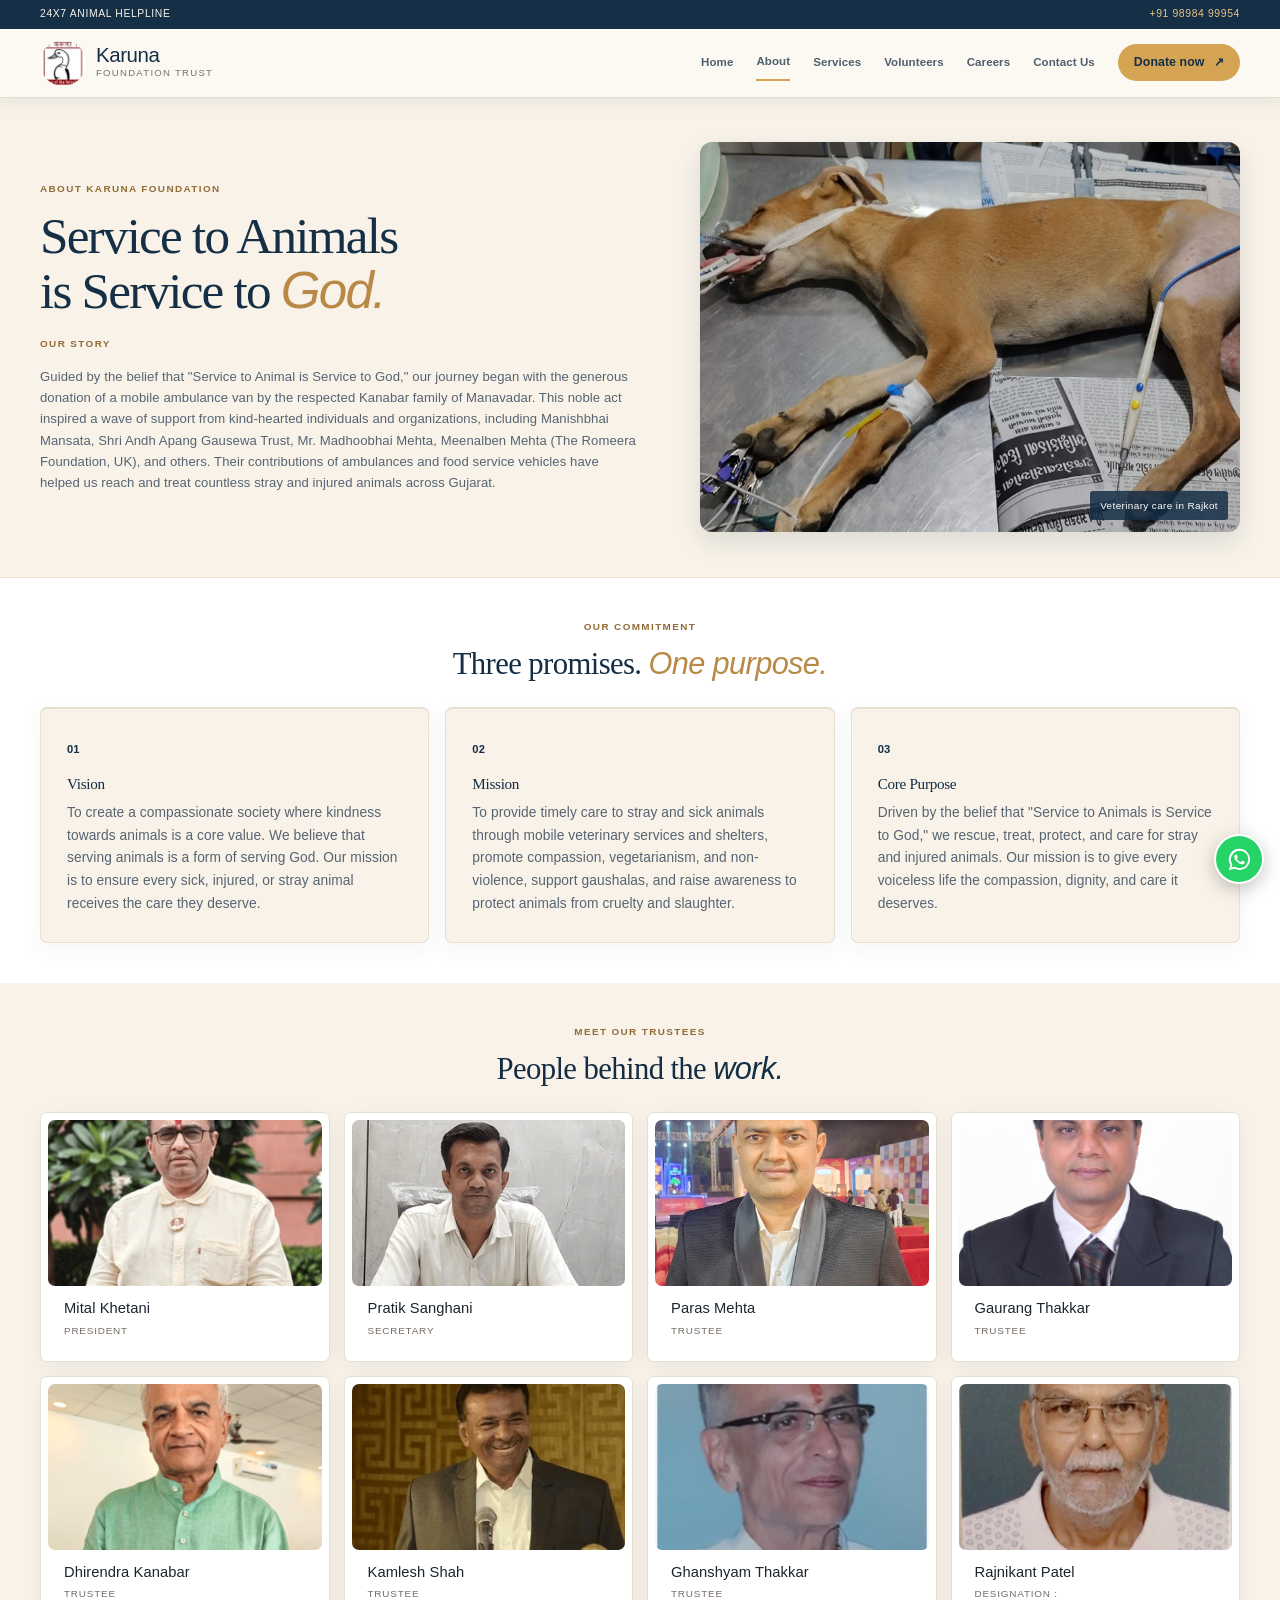
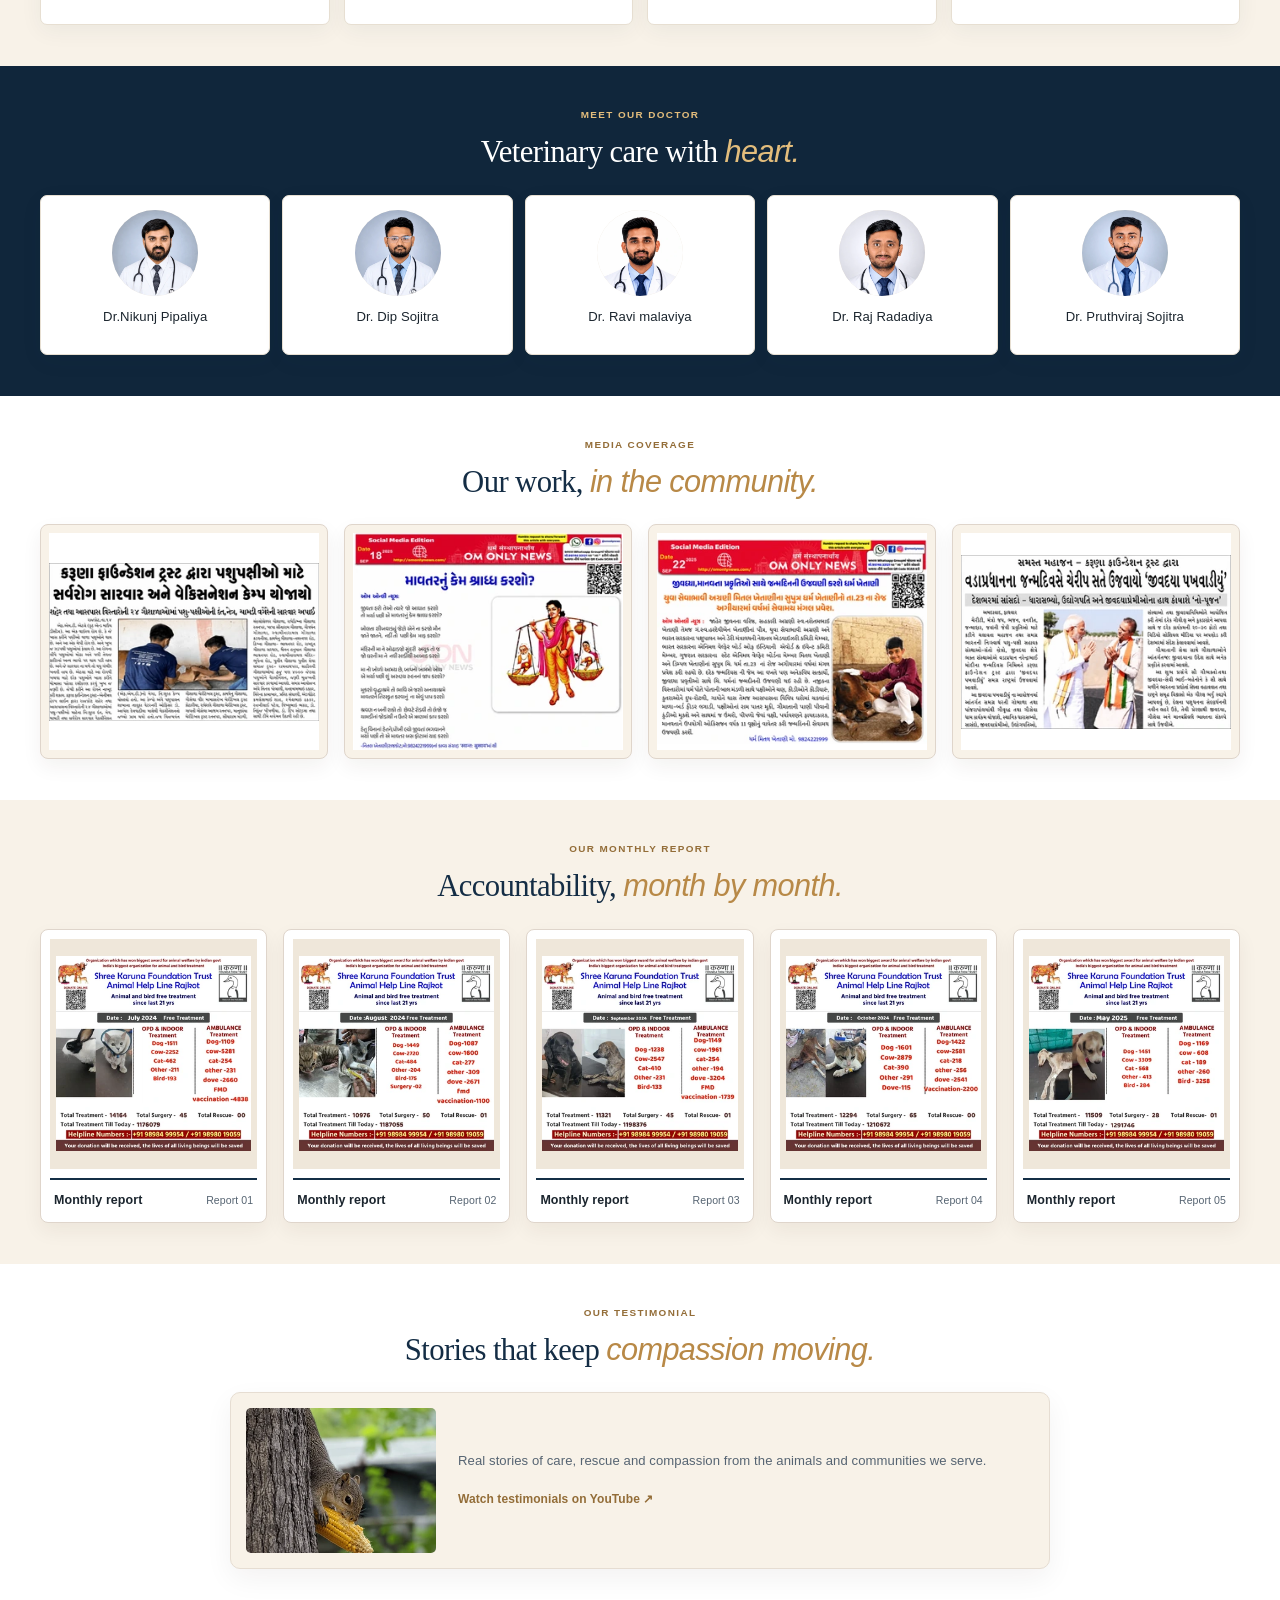
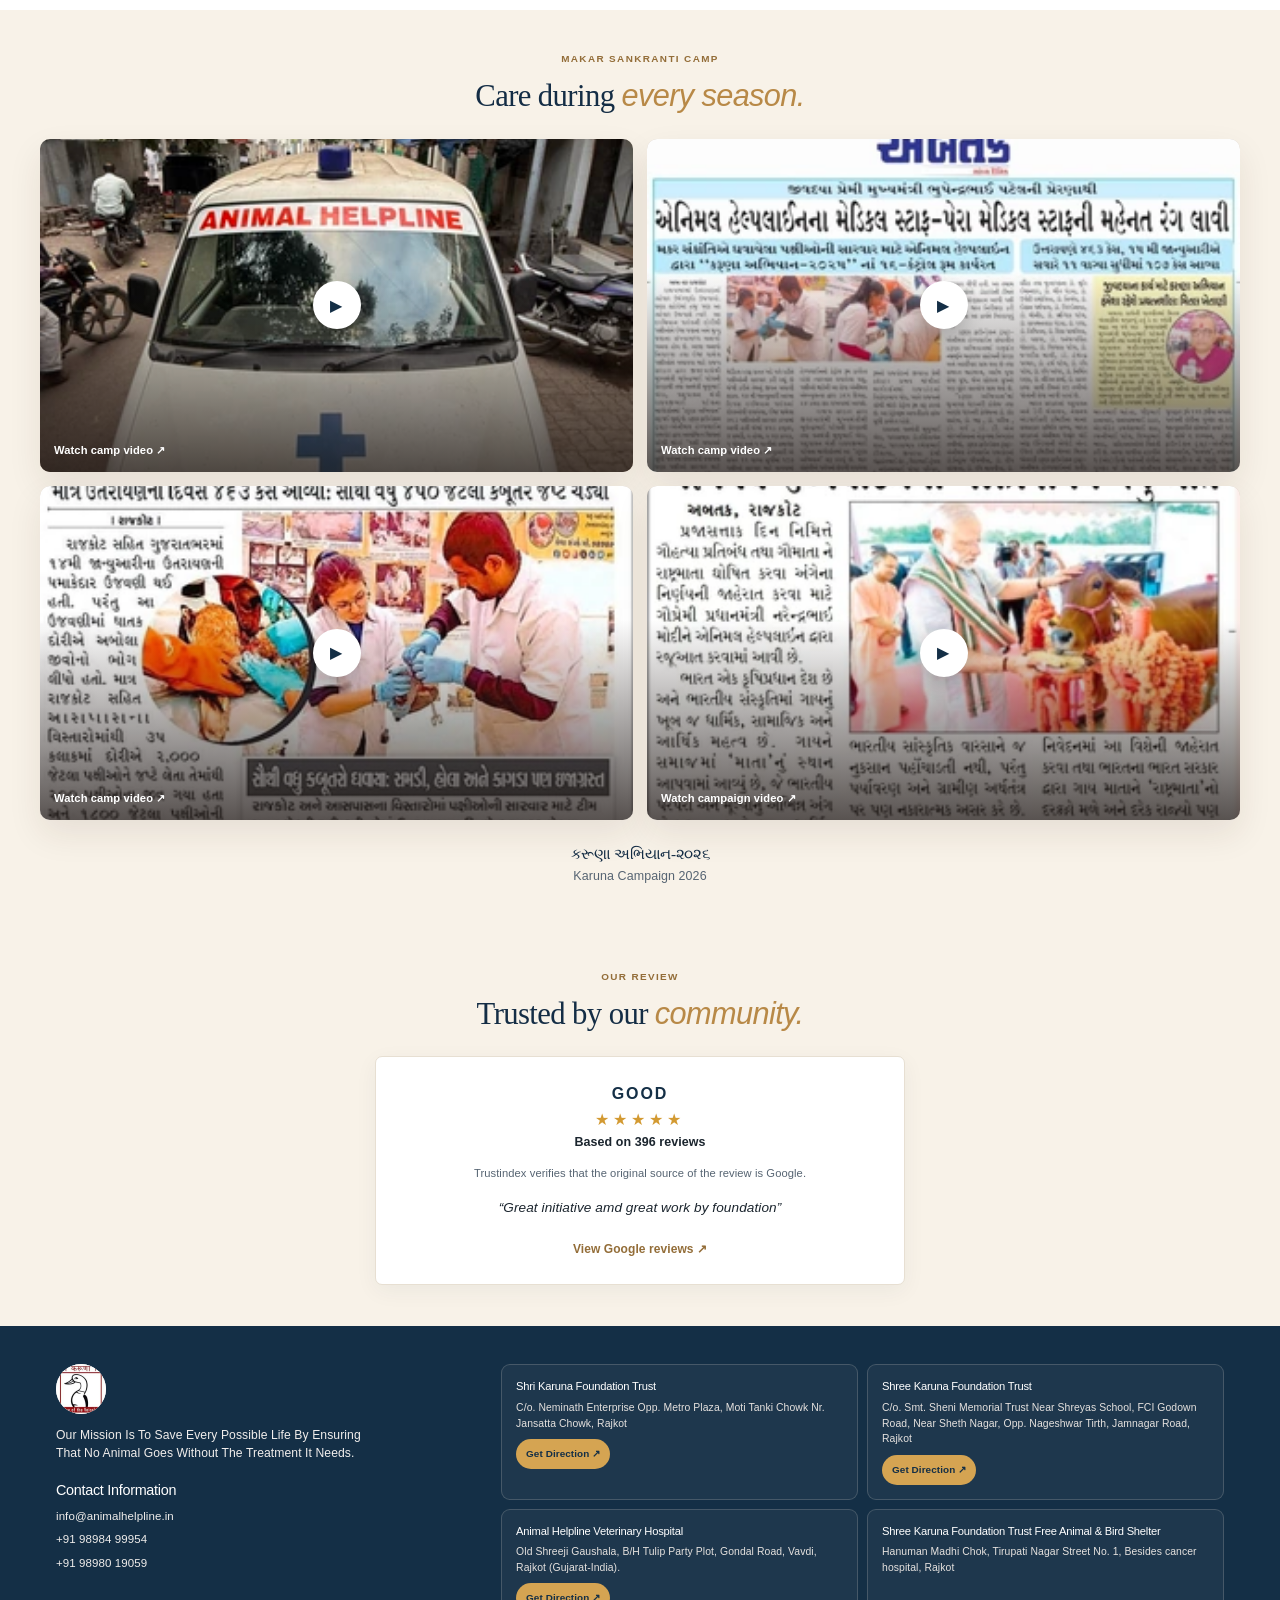
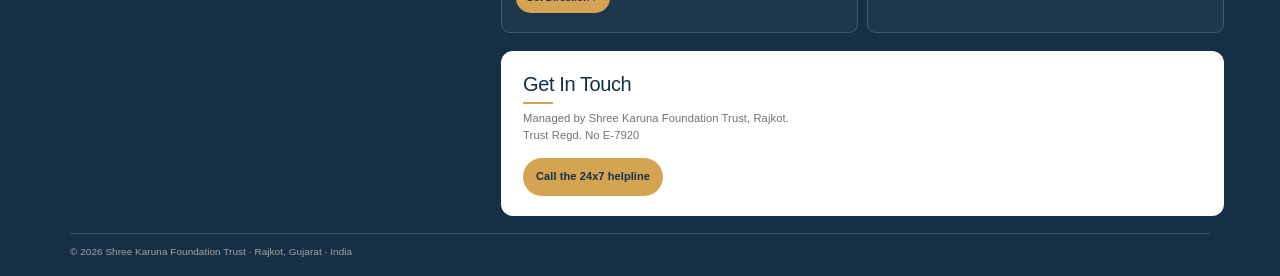
==== commit 60800808: "Polish Karuna Foundation pages Co-authored-by: Copilot <223556219+Copilot@users.noreply.github.com>" ====
--- a/about.html
+++ b/about.html
@@ -6,9 +6,7 @@
   <meta name="description" content="About Shree Karuna Foundation Trust, its story, commitment, trustees, doctors and animal welfare campaigns.">
   <link rel="icon" type="image/png" href="karuna-logo.png">
   <title>About - Karuna Foundation</title>
-  <link rel="preconnect" href="https://fonts.googleapis.com">
-  <link rel="preconnect" href="https://fonts.gstatic.com" crossorigin>
-  <link href="https://fonts.googleapis.com/css2?family=DM+Serif+Display:ital@0;1&family=Onest:wght@400;500;600;700&display=swap" rel="stylesheet">
+  <link rel="stylesheet" href="whatsapp.css">
   <link rel="stylesheet" href="about.css">
   <link rel="stylesheet" href="footer.css">
   <link rel="stylesheet" href="ui-polish.css">
--- a/whatsapp.css
+++ b/whatsapp.css
@@ -0,0 +1,40 @@
+.whatsapp-float[hidden] { display: none !important; }
+.whatsapp-float {
+  position: fixed;
+  z-index: 30;
+  right: max(16px, env(safe-area-inset-right));
+  bottom: max(16px, env(safe-area-inset-bottom));
+  display: grid;
+  width: 50px;
+  height: 50px;
+  place-items: center;
+  border: 2px solid #fff;
+  border-radius: 50%;
+  background: #25d366;
+  color: #fff;
+  box-shadow: 0 5px 18px rgba(0, 0, 0, .23);
+  transition: transform .18s ease, box-shadow .18s ease;
+}
+.whatsapp-float:hover { transform: translateY(-3px); box-shadow: 0 9px 24px rgba(0, 0, 0, .25); }
+.whatsapp-float:focus-visible { outline: 3px solid #811413; outline-offset: 3px; }
+.whatsapp-float svg { width: 27px; height: 27px; fill: currentColor; }
+.whatsapp-float-label {
+  position: absolute;
+  right: calc(100% + 10px);
+  padding: 6px 9px;
+  border-radius: 5px;
+  background: #171615;
+  color: #fff;
+  font: 600 .68rem Arial, Calibri, sans-serif;
+  white-space: nowrap;
+  opacity: 0;
+  pointer-events: none;
+  transform: translateX(4px);
+  transition: opacity .18s ease, transform .18s ease;
+}
+.whatsapp-float:hover .whatsapp-float-label,
+.whatsapp-float:focus-visible .whatsapp-float-label { opacity: 1; transform: translateX(0); }
+@media (max-width: 560px) {
+  .whatsapp-float { width: 46px; height: 46px; right: max(12px, env(safe-area-inset-right)); bottom: max(12px, env(safe-area-inset-bottom)); }
+  .whatsapp-float svg { width: 25px; height: 25px; }
+}
--- a/ui-polish.css
+++ b/ui-polish.css
@@ -25,44 +25,7 @@
 .donor-fields input, .donor-fields textarea { border-radius: 6px; }
 .contact-actions a, .direction-link, .career-review-link, .review-card a { transition: color .18s ease, background-color .18s ease, transform .18s ease; }
 .contact-actions a:hover, .direction-link:hover, .career-review-link:hover, .review-card a:hover { transform: translateY(-1px); }
-.whatsapp-float[hidden] { display: none !important; }
-.whatsapp-float {
-  position: fixed;
-  z-index: 30;
-  right: max(16px, env(safe-area-inset-right));
-  bottom: max(16px, env(safe-area-inset-bottom));
-  display: grid;
-  width: 50px;
-  height: 50px;
-  place-items: center;
-  border: 2px solid #fff;
-  border-radius: 50%;
-  background: #25d366;
-  color: #fff;
-  box-shadow: 0 5px 18px rgba(0, 0, 0, .23);
-  transition: transform .18s ease, box-shadow .18s ease;
-}
-.whatsapp-float:hover { transform: translateY(-3px); box-shadow: 0 9px 24px rgba(0, 0, 0, .25); }
-.whatsapp-float:focus-visible { outline: 3px solid #811413; outline-offset: 3px; }
-.whatsapp-float svg { width: 27px; height: 27px; fill: currentColor; }
-.whatsapp-float-label {
-  position: absolute;
-  right: calc(100% + 10px);
-  padding: 6px 9px;
-  border-radius: 5px;
-  background: #171615;
-  color: #fff;
-  font: 600 .68rem "Onest", sans-serif;
-  white-space: nowrap;
-  opacity: 0;
-  pointer-events: none;
-  transform: translateX(4px);
-  transition: opacity .18s ease, transform .18s ease;
-}
-.whatsapp-float:hover .whatsapp-float-label, .whatsapp-float:focus-visible .whatsapp-float-label { opacity: 1; transform: translateX(0); }
 @media (max-width: 560px) {
-  .whatsapp-float { width: 46px; height: 46px; right: max(12px, env(safe-area-inset-right)); bottom: max(12px, env(safe-area-inset-bottom)); }
-  .whatsapp-float svg { width: 25px; height: 25px; }
   .section-heading { gap: 12px; }
   .about-section { padding-top: 42px; padding-bottom: 42px; }
 }
@@ -289,7 +252,6 @@
   .home-page .photo-grid img,
   .home-page .button { transition: none; }
 }
-
 .about-page .about-hero { padding: 48px 0; }
 .about-page .about-hero .hero-grid {
   display: grid;
@@ -588,7 +550,7 @@
 .home-page .service-donate h3 { margin: 0 0 8px; color: #fff; font-family: "DM Serif Display", Georgia, serif; font-size: 1.3rem; font-weight: 400; }
 .home-page .service-donate p { min-height: 0; margin: 0; color: #e1e6e9; font-size: .62rem; }
 .home-page .service-donate .service-donate-link { display: grid; width: 30px; height: 30px; margin-top: 19px; place-items: center; border-radius: 50%; background: var(--gold); color: var(--navy); font-size: 0; }
-.home-page .service-donate .service-donate-link:after { content: "→"; font-size: .9rem; }
+.home-page .service-donate .service-donate-link:after { content: "\2192"; font-size: .9rem; }
 .home-page .rescue-photos { padding: 30px 0; background: #fff; }
 .home-page .home-story { display: grid; height: 230px; grid-template-columns: 1.05fr 1.22fr .78fr; overflow: hidden; border: 1px solid #ece6dc; border-radius: 14px; background: #fffdfa; }
 .home-page .home-story > figure { position: relative; height: 230px; min-height: 0; margin: 0; overflow: hidden; }
@@ -668,3 +630,1253 @@
   .home-page .photo-grid img,
   .home-page .button { transition: none; }
 }
+
+.home-page .container { width: min(1180px, calc(100% - 80px)); }
+.home-page .site-header { background: #fffdf8; }
+.home-page .topbar-inner { min-height: 24px; padding: 4px 0; }
+.home-page .nav-wrap { min-height: 64px; }
+.home-page .brand-logo { width: 42px; height: 42px; }
+.home-page .nav-links { gap: clamp(8px, 1.2vw, 17px); font-size: .69rem; }
+
+.home-page .hero {
+  position: relative;
+  min-height: clamp(350px, 39vw, 470px);
+  padding: 0;
+  isolation: isolate;
+  background: #f7f3eb;
+}
+.home-page .hero:before {
+  display: none;
+}
+.home-page .hero:after { display: none; }
+.home-page .hero-grid {
+  position: relative;
+  display: block;
+  width: 100%;
+  max-width: none;
+  min-height: inherit;
+  margin: 0;
+  padding-inline: max(40px, calc((100vw - 1180px) / 2));
+}
+.home-page .hero-grid:before {
+  position: absolute;
+  z-index: 1;
+  inset: 0;
+  background: linear-gradient(90deg, #f7f3eb 0%, rgba(247, 243, 235, .98) 29%, rgba(247, 243, 235, .82) 43%, rgba(247, 243, 235, .16) 67%, rgba(247, 243, 235, 0) 78%);
+  content: "";
+  pointer-events: none;
+}
+.home-page .hero-copy {
+  position: relative;
+  z-index: 2;
+  width: min(51%, 570px);
+  padding: clamp(48px, 6vw, 76px) 0 48px;
+}
+.home-page .hero h1 { font-size: clamp(2.7rem, 4.7vw, 4.2rem); line-height: .98; }
+.home-page .hero-intro { max-width: 420px; margin: 15px 0 19px; font-size: .82rem; line-height: 1.55; }
+.home-page .hero-actions { gap: 12px; }
+.home-page .hero-note { margin-top: 15px; }
+.home-page .hero-visual {
+  position: absolute;
+  z-index: 0;
+  inset: 0;
+  min-height: 0;
+  margin: 0;
+}
+.home-page .main-image { width: 100%; height: 100%; margin: 0; border: 0; border-radius: 0; box-shadow: none; }
+.home-page .main-image img { object-fit: cover; object-position: 58% 48%; }
+.home-page .hero-visual:after { display: none; }
+
+.home-page .stats { background: #fbf8f1; border-color: #e8e1d6; }
+.home-page .stats-grid { min-height: 82px; grid-template-columns: repeat(4, minmax(0, 1fr)); }
+.home-page .stat {
+  display: grid;
+  min-height: 70px;
+  grid-template: "icon value" auto "icon label" auto / 30px 1fr;
+  align-content: center;
+  align-items: center;
+  column-gap: 8px;
+  padding: 11px clamp(10px, 2vw, 24px);
+  border-color: #e8e1d6;
+}
+.home-page .stat:before {
+  grid-area: icon;
+  color: var(--navy);
+  font-size: 1.2rem;
+  font-weight: 600;
+  text-align: center;
+}
+.home-page .stat:nth-child(1):before { content: "\2665"; }
+.home-page .stat:nth-child(2):before { content: "\2661"; }
+.home-page .stat:nth-child(3):before { content: "\2302"; }
+.home-page .stat:nth-child(4):before { content: "\2659"; }
+.home-page .stat strong { grid-area: value; min-width: 0; font-size: 1.2rem; line-height: 1.1; }
+.home-page .stat span { grid-area: label; min-width: 0; font-size: .58rem; line-height: 1.3; }
+
+.home-page .services { padding: clamp(34px, 4vw, 52px) 0; background: #fffdf8; }
+.home-page .services .section-heading {
+  display: flex;
+  flex-wrap: wrap;
+  align-items: end;
+  margin-bottom: 18px;
+  padding-bottom: 11px;
+  border-color: #e9e3d9;
+}
+.home-page .services .section-heading h2 { font-size: clamp(1.8rem, 2.7vw, 2.45rem); }
+.home-page .services-intro { color: #73777a; font-size: .7rem; }
+.home-page .all-services-link { color: var(--navy); font-size: .63rem; }
+.home-page .service-grid { grid-template-columns: repeat(5, minmax(0, 1fr)); gap: 10px; }
+.home-page .service-card {
+  min-width: 0;
+  padding-bottom: 14px;
+  border: 1px solid #e9e3d9;
+  border-radius: 7px;
+  background: #fff;
+  box-shadow: 0 5px 16px rgba(33, 43, 49, .045);
+}
+.home-page .service-card > img { height: clamp(96px, 11vw, 142px); object-fit: cover; }
+.home-page .service-card:nth-child(1) > img { object-position: center 62%; }
+.home-page .service-card:nth-child(2) > img { object-position: center 53%; }
+.home-page .service-card:nth-child(3) > img { object-position: center 54%; }
+.home-page .service-card:nth-child(4) > img { object-position: 38% 53%; }
+.home-page .service-card .card-number { z-index: 1; }
+.home-page .service-icon { margin: 10px 12px 5px; font-size: 1rem; line-height: 1; }
+.home-page .service-card h3 { margin: 0 12px 5px; font-family: "Onest", sans-serif; font-size: .78rem; font-weight: 600; line-height: 1.3; }
+.home-page .service-card p { min-height: 37px; margin: 0 12px; font-size: .62rem; line-height: 1.45; }
+.home-page .service-card a { margin: 8px 12px 0; font-size: .62rem; }
+.home-page .service-card.featured { background: #fff; color: var(--navy); }
+.home-page .service-donate { min-height: 0; padding: 18px 13px 14px; border-color: var(--navy); border-radius: 7px; }
+.home-page .service-donate > img { height: 100%; object-position: center 48%; opacity: .3; }
+.home-page .service-donate h3 { margin-inline: 0; font-size: 1.15rem; line-height: 1.15; }
+.home-page .service-donate p { min-height: 0; margin-inline: 0; }
+
+.home-page .rescue-photos { padding: 22px 0; background: #f8f5ee; }
+.home-page .home-story {
+  height: 190px;
+  grid-template-columns: 1.05fr 1.05fr .9fr;
+  border: 1px solid #e8e1d6;
+  border-radius: 7px;
+  background: #fffdf8;
+}
+.home-page .home-story > figure { height: 190px; }
+.home-page .home-story > figure img { object-position: 50% 56%; }
+.home-page .home-story-copy { padding: 16px clamp(14px, 2vw, 25px); }
+.home-page .home-story-copy h2 { font-size: clamp(1.35rem, 2vw, 1.8rem); }
+.home-page .home-story-copy > p:not(.eyebrow) { margin: 7px 0 9px; font-size: .62rem; line-height: 1.45; }
+.home-page .home-story-contact {
+  position: relative;
+  justify-content: center;
+  padding: 14px;
+  border-left: 1px solid #e8e1d6;
+  background: linear-gradient(0deg, rgba(18, 40, 59, .82), rgba(18, 40, 59, .42)), url("website-assets/home/images/hero-dog-rescue.jpg") center 48% / cover;
+}
+.home-page .home-story-contact strong,
+.home-page .home-story-contact p,
+.home-page .home-story-contact a { position: relative; z-index: 1; color: #fff; }
+.home-page .home-story-contact strong { font-family: "DM Serif Display", Georgia, serif; font-size: 1rem; }
+.home-page .home-story-contact p { font-size: .6rem; }
+.home-page .home-story-contact a { color: #f1cf91; font-size: .66rem; }
+.home-page .story-contact-mark { display: none; }
+
+.home-page .campaign-band { padding: 36px 0; background: #f3eee4; color: var(--navy); }
+.home-page .campaign-copy h2,
+.home-page .campaign-copy h2 em { color: var(--navy); }
+.home-page .campaign-copy > p:not(.eyebrow) { color: #62686a; }
+.home-page .campaign-copy .eyebrow { color: #927141; }
+.home-page .campaign-band .button-outline { border-color: #c8bca7; color: var(--navy); }
+.home-page .campaign-band .button-outline:hover { background: var(--navy); color: #fff; }
+.home-page .campaign-list { border-color: #d9d0c2; }
+.home-page .campaign-list div { border-color: #d9d0c2; }
+.home-page .campaign-list strong { color: #9a713b; }
+.home-page .campaign-list span { color: #62686a; }
+.home-page .campaign-details article { border-color: #d9d0c2; }
+.home-page .campaign-details p,
+.home-page .campaign-details small { color: #62686a; }
+.home-page .campaign-details h3 { color: var(--navy); }
+.home-page .donate { padding: clamp(38px, 5vw, 62px) 0; }
+.home-page .donate-heading { max-width: 650px; margin-bottom: 20px; }
+.home-page .donate-heading h2 { font-size: clamp(1.9rem, 3vw, 2.65rem); }
+.home-page .donation-layout { gap: 14px; }
+.home-page .donation-main,
+.home-page .payment-card,
+.home-page .tithi-card { border-radius: 7px; }
+.home-page .donor-fields { gap: 10px; margin: 14px 0; }
+.home-page .payment-card,
+.home-page .tithi-card { padding: 16px; }
+.home-page .why-donate { padding-block: 32px; }
+.home-page .contact { padding-block: 40px; background: #fbf8f1; }
+.home-page .site-footer { background: #10263b; }
+
+@media (min-width: 701px) and (max-width: 850px) {
+  .home-page .menu-toggle { display: none; }
+  .home-page .nav-links { position: static; display: flex; flex-direction: row; align-items: center; gap: 8px; padding: 0; border: 0; background: transparent; box-shadow: none; font-size: .61rem; }
+  .home-page .services .section-heading { flex-direction: row; align-items: end; }
+  .home-page .nav-links .button { padding: 8px 10px; }
+  .home-page .brand { gap: 7px; }
+  .home-page .brand strong { font-size: 1.1rem; }
+  .home-page .brand small { font-size: .52rem; }
+}
+
+@media (max-width: 700px) {
+  .home-page .container { width: min(100% - 36px, 560px); }
+  .home-page .hero { min-height: 0; }
+  .home-page .hero:before { display: none; }
+  .home-page .hero-grid { display: grid; min-height: 0; grid-template-columns: 1fr; gap: 0; padding-inline: 18px; }
+  .home-page .hero-grid:before { display: none; }
+  .home-page .hero-copy { width: 100%; padding: 32px 0 17px; }
+  .home-page .hero h1 { font-size: clamp(2.5rem, 10vw, 3.3rem); }
+  .home-page .hero-intro { max-width: 370px; }
+  .home-page .hero-visual { position: relative; inset: auto; min-height: 0; height: clamp(205px, 62vw, 290px); margin: 0 0 18px; }
+  .home-page .main-image { overflow: hidden; border: 2px solid #fff; border-radius: 12px; box-shadow: 0 12px 25px rgba(19, 35, 48, .14); }
+  .home-page .main-image img { object-position: 58% 48%; }
+  .home-page .hero-visual:after { display: none; }
+  .home-page .stats-grid { grid-template-columns: repeat(2, minmax(0, 1fr)); }
+  .home-page .stat { min-height: 63px; }
+  .home-page .service-grid { grid-template-columns: repeat(2, minmax(0, 1fr)); gap: 9px; }
+  .home-page .service-card > img { height: clamp(104px, 32vw, 145px); }
+  .home-page .service-card p { min-height: 42px; }
+  .home-page .service-donate { min-height: 205px; }
+  .home-page .home-story { height: auto; grid-template-columns: 1fr; }
+  .home-page .home-story > figure { height: 205px; }
+  .home-page .home-story-copy { padding: 18px; }
+  .home-page .home-story-contact { min-height: 120px; border-top: 1px solid #e8e1d6; border-left: 0; }
+  .home-page .campaign-grid { grid-template-columns: 1fr; gap: 18px; }
+  .home-page .campaign-details { grid-template-columns: repeat(2, minmax(0, 1fr)); }
+  .home-page .donation-layout { grid-template-columns: 1fr; }
+  .home-page .donor-fields { grid-template-columns: 1fr 1fr; }
+}
+
+@media (max-width: 420px) {
+  .home-page .topbar-inner { font-size: .55rem; }
+  .home-page .hero-actions { flex-wrap: wrap; }
+  .home-page .services .section-heading h2 { font-size: 1.55rem; }
+  .home-page .all-services-link { font-size: .55rem; }
+  .home-page .service-card h3 { font-size: .75rem; }
+  .home-page .campaign-details { grid-template-columns: 1fr; }
+  .home-page .donor-fields { grid-template-columns: 1fr; }
+}
+
+body {
+  overflow-x: hidden;
+  font-family: "Onest", Arial, sans-serif;
+  line-height: 1.6;
+  letter-spacing: .005em;
+}
+
+:is(h1, h2, h3, h4) {
+  font-family: "DM Serif Display", Georgia, serif;
+  font-weight: 400;
+  line-height: 1.14;
+  letter-spacing: -.02em;
+  text-wrap: balance;
+}
+
+:is(p, li, blockquote) {
+  line-height: 1.65;
+}
+
+:is(button, input, select, textarea) {
+  font-family: "Onest", Arial, sans-serif;
+}
+
+@media (max-width: 700px) {
+  .home-page .hero-copy { padding: 28px 0 16px; }
+  .home-page .hero-copy .eyebrow { margin-bottom: 12px; font-size: .62rem; letter-spacing: .14em; }
+  .home-page .hero h1 { font-size: clamp(2.35rem, 10vw, 2.65rem); line-height: 1.06; letter-spacing: -.025em; }
+  .home-page .hero-intro { margin: 15px 0 19px; font-size: .88rem; line-height: 1.55; }
+  .home-page .hero-actions { gap: 10px; }
+  .home-page .hero-note { margin-top: 14px; font-size: .75rem; }
+
+  .home-page .stat { padding: 11px 12px; }
+  .home-page .stat strong { font-size: 1.2rem; }
+  .home-page .stat span { font-size: .64rem; line-height: 1.4; }
+
+  .home-page .services { padding: 38px 0; }
+  .home-page .services .section-heading { gap: 12px; margin-bottom: 17px; padding-bottom: 11px; }
+  .home-page .services .section-heading h2 { font-size: clamp(1.45rem, 6.5vw, 1.65rem); line-height: 1.15; }
+  .home-page .services-intro { font-size: .75rem; line-height: 1.5; }
+  .home-page .all-services-link { font-size: .65rem; }
+  .home-page .service-card h3 { font-size: .8rem; line-height: 1.35; }
+  .home-page .service-card p { font-size: .68rem; line-height: 1.5; }
+  .home-page .service-donate h3 { font-size: 1.15rem; }
+  .home-page .service-donate p { font-size: .72rem; }
+
+  .home-page .rescue-photos { padding: 24px 0; }
+  .home-page .home-story-copy { padding: 20px; }
+  .home-page .home-story-copy h2 { font-size: 1.55rem; line-height: 1.15; }
+  .home-page .home-story-copy > p:not(.eyebrow) { font-size: .76rem; line-height: 1.55; }
+  .home-page .home-story-contact { padding: 15px 18px; }
+  .home-page .home-story-contact p { font-size: .7rem; }
+  .home-page .home-story-contact a { font-size: .75rem; }
+
+  .home-page .campaign-band { padding: 34px 0; }
+  .home-page .campaign-copy h2 { font-size: clamp(1.8rem, 8vw, 2.2rem); line-height: 1.15; }
+  .home-page .campaign-copy > p:not(.eyebrow) { font-size: .84rem; line-height: 1.55; }
+  .home-page .campaign-list span { font-size: .66rem; line-height: 1.45; }
+  .home-page .donate { padding: 40px 0; }
+  .home-page .donate-heading { margin-bottom: 18px; }
+  .home-page .donate-heading h2 { font-size: clamp(1.8rem, 8vw, 2.2rem); line-height: 1.15; }
+  .home-page .donate-heading > p:not(.eyebrow) { font-size: .84rem; line-height: 1.55; }
+  .home-page .why-donate { padding-block: 30px; }
+  .home-page .why-heading h2 { font-size: 1.6rem; line-height: 1.15; }
+  .home-page .contact { padding-block: 38px; }
+  .home-page .contact h2 { font-size: 1.8rem; line-height: 1.15; }
+}
+
+@media (max-width: 420px) {
+  .home-page .hero-grid { padding-inline: 0; }
+  .home-page .hero-copy { padding-top: 26px; }
+  .home-page .services .section-heading { align-items: center; }
+  .home-page .services .section-heading h2 { max-width: 220px; }
+  .home-page .all-services-link { white-space: nowrap; }
+  .home-page .service-card h3 { font-size: .77rem; }
+  .home-page .home-story-copy { padding: 18px; }
+}
+
+@media (max-width: 700px) {
+  .home-page .hero-grid { width: calc(100% - 24px); margin-inline: auto; padding-inline: 0; }
+  .home-page .hero-copy { padding: 18px 0 16px; }
+  .home-page .hero-copy .eyebrow { margin-bottom: 13px; }
+  .home-page .hero h1 { font-size: clamp(2.3rem, 9.5vw, 2.55rem); line-height: 1.06; }
+  .home-page .hero-intro { margin: 16px 0 19px; font-size: .86rem; line-height: 1.55; }
+  .home-page .hero-actions { gap: 10px; }
+  .home-page .hero-actions > .button { min-height: 42px; padding: 10px 16px; font-size: .74rem; }
+  .home-page .hero-call { min-height: 42px; padding-inline: 12px; }
+  .home-page .hero-note { margin-top: 15px; }
+  .home-page .hero-visual { height: auto; margin: 0 0 18px; }
+  .home-page .main-image { position: relative; inset: auto; width: 100%; height: auto; aspect-ratio: 1.3; }
+  .home-page .main-image img { width: 100%; height: 100%; object-fit: cover; object-position: center; }
+}
+
+body:not(.home-page) {
+  --maroon: #142f46;
+  --ink: #1b252e;
+  --muted: #566472;
+  --ivory: #f8f2e8;
+  --soft: #efe7da;
+  --line: #e6ddd2;
+  --gold: #d5a452;
+  --v-maroon: #142f46;
+  --v-ink: #1b252e;
+  --v-muted: #566472;
+  --v-ivory: #f8f2e8;
+  --v-line: #e6ddd2;
+  --v-gold: #d5a452;
+  --c-maroon: #142f46;
+  --c-ink: #1b252e;
+  --c-muted: #566472;
+  --c-ivory: #f8f2e8;
+  --c-line: #e6ddd2;
+  --ct-maroon: #142f46;
+  --ct-ink: #1b252e;
+  --ct-muted: #566472;
+  --ct-ivory: #f8f2e8;
+  --ct-line: #e6ddd2;
+  background: #f8f2e8;
+  color: #1b252e;
+}
+
+body:not(.home-page) :is(.about-container, .contact-container) {
+  width: min(1200px, calc(100% - 64px));
+}
+
+body:not(.home-page) .about-topbar {
+  padding-block: 2px;
+  background: #142f46;
+  color: #f8f2e8;
+  letter-spacing: .06em;
+}
+
+body:not(.home-page) .about-topbar a { color: #e8c587; }
+body:not(.home-page) .about-header { background: rgba(252, 249, 243, .97); }
+body:not(.home-page) .nav-wrap { min-height: 76px; }
+body:not(.home-page) .brand img { width: 46px; height: 46px; }
+body:not(.home-page) .brand strong { color: #142f46; }
+body:not(.home-page) .nav-links > a:not(.button),
+body:not(.home-page) .nav-links .active { color: #4f5f6d; }
+body:not(.home-page) .nav-links > a:not(.button):hover,
+body:not(.home-page) .nav-links .active { color: #9a713b; }
+
+body:not(.home-page) .button,
+body:not(.home-page) .career-submit,
+body:not(.home-page) .contact-form-card button,
+body:not(.home-page) .site-footer-contact .site-footer-call {
+  background: #d5a452;
+  color: #142f46;
+}
+
+body:not(.home-page) .button:hover,
+body:not(.home-page) .career-submit:hover,
+body:not(.home-page) .contact-form-card button:hover,
+body:not(.home-page) .site-footer-contact .site-footer-call:hover {
+  background: #c29141;
+  color: #142f46;
+}
+
+body:not(.home-page) .about-hero,
+body:not(.home-page) .contact-intro { background: #f8f2e8; }
+body:not(.home-page) .about-hero { padding-block: clamp(42px, 5vw, 68px); }
+body:not(.home-page) .hero-copy h1,
+body:not(.home-page) .services-page .hero-inner h1,
+body:not(.home-page) .contact-intro h1 { color: #142f46; }
+body:not(.home-page) .hero-copy h1,
+body:not(.home-page) .contact-intro h1 {
+  line-height: 1.08;
+  letter-spacing: -.025em;
+}
+body:not(.home-page) .eyebrow { color: #936d38; letter-spacing: .14em; }
+body:not(.home-page) em { color: #b88947; }
+
+.about-page .about-hero .hero-grid {
+  width: min(1200px, calc(100% - 64px));
+  grid-template-columns: minmax(0, 1.05fr) minmax(340px, .95fr);
+  gap: clamp(32px, 5vw, 72px);
+}
+.about-page .about-hero .hero-copy h1 { font-size: clamp(2.7rem, 4.8vw, 4.1rem); }
+.about-page .story-intro { margin-top: 27px; }
+.about-page .story-intro h2,
+.about-page .section-heading h2 { line-height: 1.14; letter-spacing: -.02em; }
+.about-page .story-intro > p:last-child { max-width: 660px; font-size: .9rem; line-height: 1.7; }
+.about-page .about-hero-photo { height: clamp(300px, 34vw, 430px); border-radius: 12px; }
+.about-page .commitment-grid article { min-height: 0; padding: 26px; border-top-width: 2px; }
+.about-page .commitment-grid h3 { margin-top: 14px; }
+.about-page .commitment-grid p { font-size: .86rem; line-height: 1.65; }
+.about-page .trustees,
+.about-page .doctor-grid {
+  display: grid;
+  grid-template-columns: repeat(4, minmax(0, 1fr));
+  overflow: visible;
+  padding: 0;
+}
+.about-page .trustees article,
+.about-page .doctor-grid article { min-width: 0; flex: initial; }
+.about-page .portrait-grid article { border-radius: 10px; }
+.about-page .portrait-grid img { height: 210px; }
+.about-page .doctor-grid img { height: 230px; }
+
+.services-page main .about-hero {
+  padding-block: clamp(48px, 5vw, 72px);
+  background: linear-gradient(115deg, #f8f2e8 0%, #fcf9f3 72%);
+}
+.services-page .hero-inner.service-hero-grid {
+  width: min(1200px, calc(100% - 64px));
+  grid-template-columns: minmax(0, 1.15fr) minmax(320px, .85fr);
+}
+.services-page .service-hero-copy > p:last-child { max-width: 520px; font-size: 1rem; line-height: 1.65; }
+body.services-page .service-hero-copy > p:last-child { max-width: 520px; font-size: 1rem; line-height: 1.65; }
+body.services-page .service-help-card { padding: clamp(22px, 3vw, 34px); border-radius: 14px; background: #142f46; }
+body.services-page .service-help-card h2 { color: #fff; }
+body.services-page .service-help-actions .button { background: #d5a452; color: #142f46; }
+body.services-page .service-stats { gap: 14px; }
+body.services-page .service-stats article { padding: 24px; border-radius: 10px; background: #fff; }
+body.services-page .service-stats strong { color: #936d38; font-family: "DM Serif Display", Georgia, serif; font-size: 2.4rem; }
+body.services-page .service-stats span { color: #566472; font-size: .8rem; line-height: 1.5; }
+body.services-page .service-cards { gap: 16px; }
+body.services-page .service-cards article { border-radius: 10px; }
+body.services-page .service-cards article > img { height: clamp(150px, 17vw, 220px); }
+body.services-page .service-cards article > div { padding: 17px 20px 21px; }
+body.services-page .service-cards h3 { font-size: 1.15rem; line-height: 1.3; }
+body.services-page .service-cards article > div > p { font-size: .82rem; line-height: 1.6; }
+body.services-page .donor-list li { font-size: .82rem; line-height: 1.55; }
+body.services-page .rescue-card { border-radius: 10px; }
+
+.contact-page .contact-intro { padding-block: clamp(42px, 5vw, 68px); }
+.contact-page .contact-intro h1 { font-size: clamp(2.7rem, 5vw, 4rem); }
+.contact-page .contact-intro > div > p:not(.eyebrow) { max-width: 620px; font-size: .98rem; line-height: 1.6; }
+.contact-page .contact-actions { gap: 10px; }
+.contact-page .contact-actions a {
+  padding: 11px 16px;
+  border-radius: 999px;
+  border-color: #e6ddd2;
+  color: #142f46;
+  font-size: .76rem;
+}
+.contact-page .contact-actions a:first-child { border-color: #d5a452; background: #d5a452; color: #142f46; }
+.contact-page .contact-photo-strip { max-width: 1280px; gap: 14px; padding-block: 22px; background: #fcf9f3; }
+.contact-page .contact-photo-strip img { height: 160px; border-radius: 9px; }
+.contact-page .contact-photo-strip img:nth-child(odd) { height: 142px; }
+.contact-page .location-list { gap: 18px; }
+.contact-page .contact-location { border-radius: 12px; }
+.contact-page .location-copy { min-height: 175px; padding: 22px; }
+.contact-page .location-copy h2 { font-size: 1.18rem; line-height: 1.35; }
+.contact-page .location-copy > p:not(.eyebrow) { font-size: .8rem; line-height: 1.6; }
+.contact-page .map-frame { height: 210px; }
+.contact-page .contact-review { padding-block: 52px; background: #f8f2e8; }
+.contact-page .review-summary blockquote { padding: 20px; border-radius: 10px; line-height: 1.6; }
+
+.volunteers-page .volunteer-gallery { padding: 26px 24px 32px; background: #f8f2e8; }
+.volunteers-page .volunteer-gallery-track { max-width: 1200px; gap: 14px; }
+.volunteers-page .volunteer-gallery img { height: 190px; border-radius: 9px; }
+.volunteers-page .volunteer-gallery img:nth-child(odd) { height: 165px; }
+.volunteers-page .volunteer-form-section { padding-block: 24px 64px; background: #f8f2e8; }
+.volunteers-page .volunteer-form-card {
+  max-width: 850px;
+  padding: clamp(24px, 4vw, 42px);
+  border-color: #e6ddd2;
+  border-radius: 14px;
+  background: #fff;
+  box-shadow: 0 12px 32px rgba(20, 47, 70, .07);
+}
+.volunteers-page .volunteer-form-heading h1 { font-size: clamp(1.8rem, 3vw, 2.25rem); }
+.volunteers-page .volunteer-form { gap: 16px 24px; }
+.volunteers-page .volunteer-form > label,
+.volunteers-page .volunteer-form .form-field,
+.volunteers-page .previous-work > label,
+.volunteers-page .form-field legend { font-size: .76rem; }
+.volunteers-page .volunteer-form input:not([type=radio]):not([type=checkbox]),
+.volunteers-page .volunteer-form textarea {
+  min-height: 43px;
+  padding: 9px 12px;
+  border: 1px solid #e6ddd2;
+  border-radius: 7px;
+  background: #fcf9f3;
+}
+.volunteers-page .volunteer-form textarea { min-height: 76px; }
+.volunteers-page .volunteer-leaders { background: #f1f5f6; }
+.volunteers-page .leader-grid { gap: 20px; }
+.volunteers-page .leader-grid article { border-radius: 12px; }
+.volunteers-page .leader-grid img { height: 290px; }
+.volunteers-page .leader-grid h3 { padding: 15px 12px; font-family: "DM Serif Display", Georgia, serif; font-size: 1rem; }
+.volunteers-page .review-card { border-radius: 12px; padding: 28px; }
+
+.careers-page .career-photo-strip { max-width: 1280px; padding: 24px 28px 30px; gap: 14px; background: #f8f2e8; }
+.careers-page .career-photo-strip img { height: 190px; border-radius: 9px; }
+.careers-page .career-photo-strip img:nth-child(odd) { height: 165px; }
+.careers-page .career-form-section { padding: 20px 24px 64px; background: #f8f2e8; }
+.careers-page .career-heading { margin-bottom: 28px; }
+.careers-page .career-heading .eyebrow { display: block; }
+.careers-page .career-heading h1,
+.careers-page .career-heading h2 { font-size: clamp(1.9rem, 3vw, 2.4rem); }
+.careers-page .career-team-photo { height: clamp(240px, 28vw, 360px); border-radius: 12px; }
+.careers-page main .career-form {
+  grid-template-columns: repeat(2, minmax(0, 1fr));
+  gap: 16px 20px;
+  padding: clamp(22px, 4vw, 38px);
+  border-color: #e6ddd2;
+  border-radius: 12px;
+  background: #fff;
+  box-shadow: 0 12px 32px rgba(20, 47, 70, .07);
+}
+.careers-page .career-form > label { font-size: .76rem; }
+.careers-page .career-form input:not([type=file]),
+.careers-page .career-form textarea {
+  min-height: 43px;
+  padding: 9px 12px;
+  border-color: #e6ddd2;
+  border-radius: 7px;
+  background: #fcf9f3;
+}
+.careers-page .career-form textarea { min-height: 90px; }
+.careers-page .career-note,
+.careers-page .career-message,
+.careers-page .career-submit,
+.careers-page .career-status { grid-column: 1 / -1; }
+.careers-page .career-reviews { padding-block: 48px; background: #fcf9f3; }
+.careers-page .career-review-card { border-radius: 12px; padding: 20px; }
+
+body:not(.home-page) .site-footer {
+  border-top: 2px solid #d5a452;
+  background: #142f46;
+  color: #f8f2e8;
+}
+body:not(.home-page) .site-footer-location {
+  border-color: rgba(230, 221, 210, .2);
+  border-radius: 9px;
+  background: rgba(255, 255, 255, .045);
+}
+body:not(.home-page) .site-footer-location a {
+  border-radius: 999px;
+  background: #d5a452;
+  color: #142f46;
+}
+body:not(.home-page) .site-footer-contact { border-radius: 12px; }
+body:not(.home-page) .site-footer-contact h2 { color: #142f46; }
+body:not(.home-page) .site-footer-contact h2::after { background: #d5a452; }
+body:not(.home-page) .site-footer-copyright { border-color: rgba(230, 221, 210, .2); }
+
+@media (max-width: 850px) {
+  body:not(.home-page) :is(.about-container, .contact-container),
+  .about-page .about-hero .hero-grid,
+  .services-page .hero-inner.service-hero-grid { width: min(100% - 40px, 700px); }
+  .about-page .about-hero .hero-grid { grid-template-columns: minmax(0, 1fr) minmax(260px, .88fr); gap: 24px; }
+  .about-page .trustees,
+  .about-page .doctor-grid { grid-template-columns: repeat(3, minmax(0, 1fr)); }
+  .about-page .portrait-grid img,
+  .about-page .doctor-grid img { height: 190px; }
+  .services-page .hero-inner.service-hero-grid { grid-template-columns: minmax(0, 1.1fr) minmax(270px, .9fr); gap: 22px; }
+  .services-page .service-cards { grid-template-columns: repeat(2, minmax(0, 1fr)); }
+  .services-page .service-cards article > img { height: 180px; }
+  .volunteers-page .volunteer-gallery-track { grid-template-columns: repeat(6, minmax(76px, 1fr)); }
+  .volunteers-page .volunteer-gallery { overflow-x: auto; }
+  .volunteers-page .volunteer-gallery img,
+  .volunteers-page .volunteer-gallery img:nth-child(odd) { height: 112px; }
+  .volunteers-page .leader-grid img { height: 230px; }
+  .careers-page .career-photo-strip { grid-template-columns: repeat(3, minmax(0, 1fr)); }
+  .careers-page .career-photo-strip img,
+  .careers-page .career-photo-strip img:nth-child(odd) { height: 150px; }
+}
+
+@media (max-width: 680px) {
+  body:not(.home-page) :is(.about-container, .contact-container),
+  .about-page .about-hero .hero-grid,
+  .services-page .hero-inner.service-hero-grid { width: calc(100% - 32px); }
+  body:not(.home-page) .about-hero { padding-block: 36px; }
+  .about-page .about-hero .hero-grid,
+  .services-page .hero-inner.service-hero-grid { grid-template-columns: 1fr; }
+  .about-page .about-hero .hero-copy h1,
+  .services-page .hero-inner h1 { font-size: clamp(2.25rem, 9vw, 3rem); }
+  .about-page .about-hero-photo { height: clamp(220px, 65vw, 330px); }
+  .about-page .trustees,
+  .about-page .doctor-grid { grid-template-columns: repeat(2, minmax(0, 1fr)); gap: 12px; }
+  .about-page .portrait-grid img,
+  .about-page .doctor-grid img { height: clamp(140px, 42vw, 210px); }
+  body.services-page .service-stats { grid-template-columns: repeat(2, minmax(0, 1fr)); }
+  body.services-page .service-stats article { padding: 18px; }
+  body.services-page .service-cards { grid-template-columns: repeat(2, minmax(0, 1fr)); gap: 12px; }
+  body.services-page .service-cards article > img { height: clamp(112px, 32vw, 165px); }
+  body.services-page .service-cards article > div { padding: 13px 14px 16px; }
+  body.services-page .service-cards h3 { font-size: .98rem; }
+  body.services-page .service-cards article > div > p { font-size: .76rem; }
+  .contact-page .contact-intro { padding-block: 34px; }
+  .contact-page .contact-intro h1 { font-size: clamp(2.3rem, 9vw, 3.1rem); }
+  .contact-page .contact-photo-strip { grid-template-columns: repeat(6, minmax(76px, 1fr)); overflow-x: auto; }
+  .contact-page .contact-photo-strip img,
+  .contact-page .contact-photo-strip img:nth-child(odd) { height: 100px; }
+  .contact-page .location-copy { padding: 18px; }
+  .contact-page .map-frame { height: 190px; }
+  .volunteers-page .volunteer-gallery-track { grid-template-columns: repeat(3, minmax(0, 1fr)); }
+  .volunteers-page .volunteer-form-section { padding: 16px 14px 40px; }
+  .volunteers-page .volunteer-form-card { padding: 24px 18px; }
+  .volunteers-page .volunteer-form { grid-template-columns: 1fr; }
+  .volunteers-page .volunteer-form > * { grid-column: 1; }
+  .volunteers-page .volunteer-form > .previous-work,
+  .volunteers-page .volunteer-form > .form-disclaimer,
+  .volunteers-page .volunteer-form > .button,
+  .volunteers-page .volunteer-form > .form-status { grid-column: 1; }
+  .volunteers-page .leader-grid { grid-template-columns: repeat(2, minmax(0, 1fr)); gap: 12px; }
+  .volunteers-page .leader-grid article:last-child { grid-column: 1 / -1; width: min(100%, calc(50% - 6px)); justify-self: center; }
+  .volunteers-page .leader-grid img { height: clamp(145px, 45vw, 205px); }
+  .careers-page .career-photo-strip { grid-template-columns: repeat(6, minmax(76px, 1fr)); overflow-x: auto; }
+  .careers-page .career-photo-strip img,
+  .careers-page .career-photo-strip img:nth-child(odd) { height: 105px; }
+  .careers-page .career-form-section { padding: 16px 14px 42px; }
+  .careers-page main .career-form { grid-template-columns: 1fr; padding: 22px 18px; }
+  .careers-page .career-note,
+  .careers-page .career-message,
+  .careers-page .career-submit,
+  .careers-page .career-status { grid-column: 1; }
+  body:not(.home-page) .site-footer { padding-top: 30px; }
+}
+
+@media (max-width: 420px) {
+  body.services-page .service-cards { grid-template-columns: 1fr; }
+  body.services-page .service-cards article > img { height: 190px; }
+  body.services-page .service-cards article > div { padding: 16px 18px 18px; }
+  .about-page .portrait-grid strong { font-size: .72rem; }
+  .contact-page .contact-actions a { padding: 9px 12px; font-size: .69rem; }
+}
+
+/* Reference-aligned layouts using the site's verified content and local images. */
+body:not(.home-page) {
+  --reference-cream: #f8f2e8;
+  --reference-navy: #142f46;
+  --reference-gold: #d5a452;
+  --reference-line: #e6ddd2;
+}
+
+body:not(.home-page) :is(.about-header, .site-header) { border-bottom: 1px solid var(--reference-line); }
+body:not(.home-page) .about-topbar { min-height: 26px; }
+body:not(.home-page) .about-topbar .topbar-inner { align-items: center; padding-block: 4px; }
+body:not(.home-page) .about-header .nav-wrap { min-height: 68px; }
+body:not(.home-page) .nav-links > a:not(.button) { padding-block: 8px; font-size: .72rem; }
+body:not(.home-page) .nav-links .active { border-bottom: 2px solid var(--reference-gold); }
+body:not(.home-page) .brand img { border-radius: 50%; }
+body:not(.home-page) .nav-links .button { border-radius: 999px; padding: 9px 16px; }
+body:not(.home-page) main > section { scroll-margin-top: 96px; }
+body:not(.home-page) .site-footer {
+  border-top: 0;
+  background: var(--reference-navy);
+  color: #f8f2e8;
+}
+body:not(.home-page) .site-footer-inner { width: min(1200px, calc(100% - 64px)); }
+body:not(.home-page) .site-footer-logo { width: 50px; height: 50px; border-radius: 50%; }
+body:not(.home-page) .site-footer a:hover { color: var(--reference-gold); }
+
+.home-page .hero {
+  min-height: 0;
+  padding: 30px 0 36px;
+  background: #f5eee2;
+}
+.home-page .hero-grid {
+  display: grid;
+  width: min(1200px, calc(100% - 64px));
+  max-width: 1200px;
+  min-height: 0;
+  grid-template-columns: minmax(0, .92fr) minmax(0, 1.08fr);
+  align-items: center;
+  gap: clamp(28px, 5vw, 72px);
+  margin: auto;
+  padding: 0;
+}
+.home-page .hero-grid::before { display: none; }
+.home-page .hero-copy { width: auto; padding: 24px 0; }
+.home-page .hero-copy .eyebrow { color: #936d38; }
+.home-page .hero h1 { max-width: 540px; font-size: clamp(2.8rem, 4.6vw, 4.25rem); }
+.home-page .hero-intro { max-width: 450px; font-size: .9rem; }
+.home-page .hero-visual { position: relative; inset: auto; height: clamp(320px, 36vw, 440px); min-height: 0; }
+.home-page .main-image { width: 100%; height: 100%; overflow: hidden; border: 3px solid #fff; border-radius: 13px; box-shadow: 0 18px 38px rgba(20, 47, 70, .14); }
+.home-page .main-image img { width: 100%; height: 100%; object-fit: cover; object-position: 55% center; }
+.home-page .stats { position: relative; z-index: 2; width: min(1200px, calc(100% - 64px)); margin: -8px auto 0; border: 1px solid var(--line); border-radius: 12px; box-shadow: 0 8px 22px rgba(20, 47, 70, .06); }
+.home-page .stats-grid { width: 100%; }
+.home-page .service-grid { gap: 14px; }
+.home-page .service-card { border-radius: 10px; }
+.home-page .service-card > img { height: clamp(112px, 12vw, 160px); }
+.home-page .service-donate { border-color: var(--navy); background: var(--navy); }
+.home-page .home-story { border-radius: 12px; }
+.home-page .donate { background: var(--navy); }
+.home-page .donation-layout { align-items: start; }
+
+.about-page .about-hero { padding-block: clamp(34px, 4vw, 54px); background: var(--reference-cream); }
+.about-page .about-hero .hero-grid {
+  width: min(1200px, calc(100% - 64px));
+  max-width: 1200px;
+  grid-template-columns: minmax(0, 1.05fr) minmax(360px, .95fr);
+  align-items: center;
+  gap: clamp(34px, 5vw, 74px);
+}
+.about-page .about-hero .hero-copy h1 { font-size: clamp(2.65rem, 4vw, 3.75rem); }
+.about-page .story-intro { margin-top: 18px; }
+.about-page .story-intro h2,
+.about-page .story-intro blockquote { display: none; }
+.about-page .story-intro h2 { font-size: clamp(1.45rem, 2.1vw, 2rem); }
+.about-page .story-intro blockquote { margin-block: 12px; }
+.about-page .story-intro > p:last-child { font-size: .82rem; line-height: 1.62; }
+.about-page .about-hero-photo { height: clamp(290px, 32vw, 390px); }
+.about-page .commitment { background: #fff; }
+.about-page .commitment .section-heading { max-width: 640px; margin-inline: auto; }
+.about-page .commitment-grid { gap: 16px; }
+.about-page .commitment-grid article { min-height: 195px; border-radius: 10px; background: var(--reference-cream); }
+.about-page .people { background: var(--reference-cream); }
+.about-page .about-section { padding-block: clamp(38px, 5vw, 60px); }
+.about-page .section-heading { margin-bottom: 24px; }
+.about-page .section-heading h2 { font-size: clamp(1.8rem, 2.8vw, 2.5rem); }
+.about-page .trustees { grid-template-columns: repeat(4, minmax(0, 1fr)); gap: 14px; }
+.about-page .portrait-grid article { padding: 7px; border-radius: 10px; background: #fff; }
+.about-page .trustees img { height: clamp(120px, 13vw, 170px); border-radius: 7px; }
+.about-page .trustees strong { font-family: "DM Serif Display", Georgia, serif; font-size: .92rem; font-weight: 400; text-transform: capitalize; }
+.about-page .trustees span { font-size: .62rem; text-transform: uppercase; letter-spacing: .08em; }
+.about-page .doctors { background: var(--reference-cream); color: #1b252e; }
+.about-page .doctors .eyebrow,
+.about-page .doctors h2 em { color: #936d38; }
+.about-page .doctor-grid { grid-template-columns: repeat(5, minmax(0, 1fr)); gap: 12px; }
+.about-page .doctor-grid article { display: flex; min-width: 0; flex-direction: column; align-items: center; padding: 14px 8px; border: 1px solid var(--reference-line); border-radius: 10px; background: #fff; text-align: center; }
+.about-page .doctor-grid img { width: clamp(58px, 7vw, 86px); height: clamp(58px, 7vw, 86px); border-radius: 50%; object-fit: cover; }
+.about-page .doctor-grid strong { padding: 0 4px; font-family: "DM Serif Display", Georgia, serif; font-size: .82rem; font-weight: 400; }
+.about-page .media-section { background: #fff; }
+.about-page .media-grid { grid-template-columns: repeat(4, minmax(0, 1fr)); }
+.about-page .reports { background: var(--reference-cream); }
+.about-page .report-grid { grid-template-columns: repeat(5, minmax(0, 1fr)); }
+.about-page .testimonial-card { max-width: 820px; }
+.about-page .campaign-section { background: var(--reference-cream); }
+.about-page .volunteer-cta { background: var(--reference-navy); color: #fff; }
+.about-page .volunteer-cta .button { border-radius: 999px; }
+
+.services-page main .about-hero {
+  min-height: 0;
+  padding-block: clamp(38px, 5vw, 62px);
+  background: var(--reference-cream);
+}
+.services-page .hero-inner.service-hero-grid {
+  width: min(1200px, calc(100% - 64px));
+  grid-template-columns: minmax(0, 1.1fr) minmax(330px, .9fr);
+  align-items: center;
+  gap: clamp(32px, 5vw, 72px);
+}
+body.services-page .service-hero-copy h1 { font-size: clamp(2.8rem, 4.2vw, 3.8rem); }
+.services-page .service-help-card { box-shadow: 0 14px 32px rgba(20, 47, 70, .12); }
+.services-page .commitment .section-heading h2 { font-size: clamp(1.8rem, 2.8vw, 2.5rem); }
+.services-page .donor-section { background: #fff; }
+.services-page .donor-list li { padding-block: 12px; }
+.services-page .people { background: var(--reference-cream); }
+.services-page .service-cards article { overflow: hidden; padding: 0; border-radius: 10px; background: #fff; }
+.services-page .service-cards article > img { width: 100%; object-fit: cover; }
+.services-page .service-cards article > div { padding: 18px 20px 22px; }
+.services-page .rescue-grid { grid-template-columns: 1.2fr 1fr 1fr; gap: 14px; }
+.services-page .rescue-card { height: 220px; }
+.services-page .rescue-card:first-child { height: 454px; }
+.services-page .rescue-section { background: var(--reference-cream); }
+.services-page .reviews { background: #fff; }
+.services-page .services-contact { background: var(--reference-cream); }
+
+body.contact-page .contact-intro {
+  padding-block: clamp(38px, 5vw, 62px);
+  background: var(--reference-navy);
+  color: #fff;
+}
+.contact-page .contact-intro-grid { display: grid; grid-template-columns: minmax(0, 1fr) minmax(280px, .58fr); align-items: center; gap: clamp(26px, 5vw, 76px); }
+.contact-page .contact-intro .eyebrow { color: #e9c782; }
+body.contact-page .contact-intro-grid h1 { color: #fff; }
+body.contact-page .contact-intro-grid h1 em { color: var(--reference-gold); }
+body.contact-page .contact-intro-grid > div > p:not(.eyebrow) { color: #e3e9ed; }
+.contact-page .contact-actions a { border-color: rgba(255,255,255,.24); background: transparent; color: #fff; }
+.contact-page .contact-actions a:first-child { border-color: var(--reference-gold); background: var(--reference-gold); color: var(--reference-navy); }
+.contact-page .contact-channels { padding-block: 28px; background: var(--reference-cream); }
+.contact-page .contact-section-heading { margin-bottom: 18px; text-align: center; }
+.contact-page .contact-section-heading .eyebrow { margin-bottom: 5px; }
+.contact-page .contact-section-heading h2 { margin: 0; font-size: clamp(1.55rem, 2.6vw, 2.1rem); }
+.contact-page .contact-section-heading > p:last-child { margin: 6px 0 0; color: #687887; font-size: .74rem; }
+.contact-page .contact-channel-grid { display: grid; grid-template-columns: repeat(3, minmax(0, 1fr)); gap: 14px; }
+.contact-page .contact-channel { display: grid; min-height: 154px; grid-template-columns: 38px 1fr; grid-template-rows: repeat(3, auto); align-content: center; align-items: center; column-gap: 12px; padding: 18px; border: 1px solid var(--reference-line); border-radius: 10px; background: #fff; }
+.contact-page .contact-channel > span { display: grid; width: 36px; height: 36px; grid-row: 1 / 4; place-items: center; border-radius: 7px; background: #edf4fb; color: var(--reference-navy); font-weight: 700; }
+.contact-page .contact-channel small { color: #936d38; font-size: .6rem; font-weight: 700; letter-spacing: .09em; text-transform: uppercase; }
+.contact-page .contact-channel strong { color: var(--reference-navy); font-family: "DM Serif Display", Georgia, serif; font-size: .95rem; font-weight: 400; }
+.contact-page .contact-channel b { color: #536879; font-size: .66rem; font-weight: 600; }
+.contact-page .contact-hotline { padding: 22px; border: 1px solid rgba(255,255,255,.16); border-radius: 12px; background: rgba(5, 22, 35, .42); }
+.contact-page .contact-hotline .eyebrow { margin-bottom: 7px; }
+body.contact-page .contact-hotline h2 { margin: 0 0 4px; color: #fff; font-size: 1.3rem; }
+.contact-page .contact-hotline > a { display: block; color: var(--reference-gold); font-weight: 700; }
+.contact-page .contact-hotline .contact-hotline-whatsapp { margin-top: 15px; padding: 10px 12px; border-radius: 999px; background: var(--reference-gold); color: var(--reference-navy); text-align: center; font-size: .72rem; }
+.contact-page .contact-photo-strip { max-width: none; grid-template-columns: repeat(6, minmax(0, 1fr)); padding-inline: max(32px, calc((100vw - 1200px) / 2)); }
+.contact-page .contact-photo-strip img { height: 132px; }
+.contact-page .contact-locations { background: #edf4fb; }
+.contact-page .location-list { gap: 14px; }
+.contact-page .contact-location { border-color: #dce7f1; border-radius: 10px; }
+.contact-page .location-copy h2 { color: var(--reference-navy); }
+.contact-page .contact-form-section { padding-block: clamp(38px, 5vw, 62px); background: var(--reference-cream); }
+.contact-page .contact-form-layout { display: grid; grid-template-columns: minmax(0, .8fr) minmax(0, 1.2fr); gap: clamp(26px, 5vw, 70px); align-items: start; }
+.contact-page .contact-form-intro h2 { margin: 0 0 12px; font-size: clamp(1.8rem, 3vw, 2.5rem); }
+.contact-page .contact-form-intro > p:not(.eyebrow) { color: #566472; font-size: .85rem; }
+.contact-page .contact-form-intro > a { display: block; margin-top: 9px; color: var(--reference-navy); font-size: .8rem; font-weight: 600; }
+.contact-page .contact-form-card { display: grid; grid-template-columns: repeat(2, minmax(0, 1fr)); gap: 14px; padding: clamp(20px, 3vw, 32px); border: 1px solid var(--reference-line); border-radius: 12px; box-shadow: 0 12px 32px rgba(20, 47, 70, .07); }
+.contact-page .contact-form-card label { min-width: 0; color: #34485a; font-size: .72rem; }
+.contact-page .contact-form-card label:nth-of-type(3),
+.contact-page .contact-form-card label:nth-of-type(4),
+.contact-page .contact-form-card button,
+.contact-page .contact-form-card #contact-status,
+.contact-page .contact-form-note { grid-column: 1 / -1; }
+.contact-page .contact-form-card input,
+.contact-page .contact-form-card textarea { border-color: var(--reference-line); border-radius: 6px; background: #fcf9f3; font: inherit; }
+.contact-page .contact-form-card textarea { width: 100%; }
+.contact-page .contact-form-card button { justify-self: start; padding: 11px 18px; border-radius: 999px; background: var(--reference-gold); color: var(--reference-navy); font: 600 .74rem "Onest", sans-serif; }
+.contact-page .contact-form-note { margin: 0; color: #687887; font-size: .66rem; }
+.contact-page .contact-review { background: #fff; }
+
+.volunteers-page .volunteer-hero,
+.careers-page .career-hero { padding: clamp(34px, 5vw, 62px) 32px; background: var(--reference-navy); color: #fff; }
+.volunteer-hero-inner,
+.career-hero-inner { display: grid; width: min(1200px, 100%); margin: auto; grid-template-columns: minmax(0, .9fr) minmax(0, 1.1fr); align-items: center; gap: clamp(28px, 5vw, 72px); }
+.volunteer-hero-copy .eyebrow,
+.career-hero-copy .eyebrow { color: #e9c782; }
+body.volunteers-page .volunteer-hero-copy h1,
+body.careers-page .career-hero-copy h1 { color: #fff; }
+.volunteer-hero-copy h1,
+.career-hero-copy h1 { max-width: 590px; margin: 0; color: #fff; font-size: clamp(2.6rem, 4.3vw, 3.8rem); line-height: 1.05; }
+.volunteer-hero-copy h1 em,
+.career-hero-copy h1 em { color: var(--reference-gold); }
+.volunteer-hero-copy > p:not(.eyebrow),
+.career-hero-copy > p:not(.eyebrow) { max-width: 540px; color: #e4eaf0; font-size: .88rem; }
+.volunteer-hero-actions,
+.career-hero-actions { display: flex; flex-wrap: wrap; align-items: center; gap: 14px; margin-top: 22px; }
+.volunteers-page .volunteer-hero .button,
+.careers-page .career-hero .button { border-radius: 999px; background: var(--reference-gold); color: var(--reference-navy); }
+.volunteer-helpline,
+.career-helpline { color: #f2e6d1; font-size: .72rem; font-weight: 600; }
+.volunteer-hero-photo,
+.career-hero-photo { position: relative; height: clamp(280px, 32vw, 390px); margin: 0; overflow: hidden; border: 3px solid #fff; border-radius: 12px; box-shadow: 0 18px 38px rgba(0,0,0,.18); }
+.volunteer-hero-photo img,
+.career-hero-photo img { width: 100%; height: 100%; object-fit: cover; object-position: center 45%; }
+.volunteer-hero-photo figcaption,
+.career-hero-photo figcaption { position: absolute; right: 12px; bottom: 12px; padding: 6px 10px; border-radius: 5px; background: rgba(20,47,70,.9); color: #fff; font-size: .63rem; }
+.volunteers-page .volunteer-gallery { display: none; }
+.volunteers-page .volunteer-form-section { padding: clamp(38px, 5vw, 62px) 20px; background: var(--reference-cream); }
+.volunteers-page .volunteer-form-card { max-width: 850px; }
+.volunteers-page .volunteer-form-heading { margin-bottom: 26px; }
+.volunteers-page .volunteer-form-heading h1 { color: var(--reference-navy); }
+.volunteers-page .volunteer-leaders { background: var(--reference-navy); color: #fff; }
+.volunteers-page .volunteer-leaders .eyebrow,
+.volunteers-page .volunteer-leaders h2 em { color: var(--reference-gold); }
+.volunteers-page .leader-grid article { border-color: rgba(255,255,255,.14); background: #1b3a53; color: #fff; }
+.volunteers-page .volunteer-reviews { background: var(--reference-cream); }
+
+.careers-page .career-form-section { padding: clamp(38px, 5vw, 62px) 24px; background: var(--reference-cream); }
+.careers-page .career-heading { margin-bottom: 24px; }
+.careers-page .career-heading h1,
+.careers-page .career-heading h2 { color: var(--reference-navy); }
+.careers-page main .career-form { max-width: 850px; }
+.careers-page .career-note { padding: 12px 14px; border-radius: 7px; background: #edf4fb; color: #465b6c; line-height: 1.55; }
+.careers-page .career-reviews { background: #fff; }
+
+@media (max-width: 850px) {
+  .home-page .hero-grid { grid-template-columns: minmax(0, .9fr) minmax(0, 1.1fr); gap: 26px; }
+  .home-page .hero-visual { height: 320px; }
+  .about-page .about-hero .hero-grid,
+  .services-page .hero-inner.service-hero-grid { grid-template-columns: minmax(0, 1fr) minmax(280px, .9fr); gap: 28px; }
+  .about-page .trustees { grid-template-columns: repeat(4, minmax(0, 1fr)); }
+  .about-page .trustees img { height: 130px; }
+  .about-page .doctor-grid { grid-template-columns: repeat(5, minmax(0, 1fr)); }
+  .contact-page .contact-intro-grid { grid-template-columns: minmax(0, 1fr) minmax(250px, .72fr); }
+  .contact-page .contact-photo-strip { padding-inline: 24px; overflow-x: auto; }
+  .volunteer-hero-inner,
+  .career-hero-inner { grid-template-columns: minmax(0, .9fr) minmax(0, 1.1fr); gap: 26px; }
+}
+
+@media (max-width: 680px) {
+  .home-page .hero { padding: 14px 0 22px; }
+  .home-page .hero-grid { width: min(100% - 28px, 560px); grid-template-columns: 1fr; gap: 0; }
+  .home-page .hero-copy { padding: 24px 0 18px; }
+  .home-page .hero h1 { font-size: clamp(2.4rem, 9vw, 3.15rem); }
+  .home-page .hero-visual { height: auto; margin-bottom: 4px; }
+  .home-page .main-image { aspect-ratio: 1.28; }
+  .home-page .main-image img { object-position: 53% center; }
+  .home-page .stats { width: calc(100% - 28px); margin-top: 14px; }
+  .home-page .service-grid { grid-template-columns: repeat(2, minmax(0, 1fr)); }
+  .about-page .about-hero .hero-grid,
+  .services-page .hero-inner.service-hero-grid { width: calc(100% - 32px); grid-template-columns: 1fr; gap: 22px; }
+  .about-page .about-hero .hero-copy h1,
+  body.services-page .service-hero-copy h1 { font-size: clamp(2.35rem, 9vw, 3.1rem); }
+  .about-page .about-hero-photo { height: clamp(230px, 68vw, 340px); }
+  .about-page .trustees { grid-template-columns: repeat(2, minmax(0, 1fr)); }
+  .about-page .trustees img { height: clamp(140px, 43vw, 200px); }
+  .about-page .doctor-grid { grid-template-columns: repeat(2, minmax(0, 1fr)); }
+  .about-page .doctor-grid article:last-child { grid-column: 1 / -1; width: min(100%, calc(50% - 6px)); justify-self: center; }
+  .about-page .media-grid,
+  .about-page .report-grid { grid-template-columns: repeat(2, minmax(0, 1fr)); }
+  .services-page .rescue-grid { grid-template-columns: repeat(2, minmax(0, 1fr)); }
+  .services-page .rescue-card:first-child { height: 220px; grid-row: auto; grid-column: 1 / -1; }
+  .services-page .rescue-card { height: 190px; }
+  .contact-page .contact-intro-grid,
+  .contact-page .contact-form-layout { grid-template-columns: 1fr; gap: 22px; }
+  .contact-page .contact-hotline { padding: 18px; }
+  .contact-page .contact-channel-grid { grid-template-columns: 1fr; }
+  .contact-page .contact-channel { min-height: 118px; }
+  .contact-page .contact-photo-strip { grid-template-columns: repeat(6, minmax(78px, 1fr)); padding-inline: 14px; }
+  .contact-page .contact-photo-strip img,
+  .contact-page .contact-photo-strip img:nth-child(odd) { height: 94px; }
+  .contact-page .contact-form-card { grid-template-columns: 1fr; }
+  .contact-page .contact-form-card label,
+  .contact-page .contact-form-card button,
+  .contact-page .contact-form-card #contact-status,
+  .contact-page .contact-form-note { grid-column: 1; }
+  .volunteers-page .volunteer-hero,
+  .careers-page .career-hero { padding: 34px 16px; }
+  .volunteer-hero-inner,
+  .career-hero-inner { grid-template-columns: 1fr; gap: 22px; }
+  .volunteer-hero-copy h1,
+  .career-hero-copy h1 { font-size: clamp(2.35rem, 9vw, 3.1rem); }
+  .volunteer-hero-photo,
+  .career-hero-photo { height: clamp(230px, 65vw, 330px); }
+  .volunteers-page .volunteer-form-section,
+  .careers-page .career-form-section { padding: 34px 14px 42px; }
+  body:not(.home-page) .site-footer-inner { width: calc(100% - 32px); }
+}
+
+@media (max-width: 420px) {
+  .home-page .hero-grid { width: calc(100% - 24px); }
+  .home-page .hero-copy { padding-top: 19px; }
+  .home-page .hero-intro { font-size: .82rem; }
+  .home-page .service-grid { gap: 9px; }
+  .about-page .trustees { gap: 10px; }
+  .about-page .trustees article { padding: 6px; }
+  .about-page .doctor-grid img { width: 64px; height: 64px; }
+  .contact-page .contact-actions a { padding: 10px 12px; }
+  .volunteer-hero-actions,
+  .career-hero-actions { align-items: flex-start; flex-direction: column; gap: 12px; }
+}
+
+body,
+body * {
+  font-family: Arial, Calibri, sans-serif !important;
+}
+
+.home-page .section,
+.home-page .campaign-band,
+.home-page .donate { padding-block: clamp(42px, 5vw, 58px); }
+
+.about-page .about-hero,
+.services-page .about-hero { padding-block: clamp(30px, 4vw, 42px); }
+
+.about-page .about-section,
+.services-page .about-section { padding-block: clamp(34px, 4vw, 46px); }
+
+.contact-page .contact-intro { padding-block: clamp(30px, 4vw, 44px); }
+.contact-page .location-copy { min-height: 0; padding: 18px; }
+
+.volunteers-page .volunteer-form-section,
+.careers-page .career-form-section { padding-block: clamp(30px, 4vw, 46px); }
+
+.home-page :is(h1, h2, h3) {
+  font-family: Georgia, "Times New Roman", serif !important;
+}
+
+.home-page .container { width: min(1200px, calc(100% - 40px)); }
+.home-page .hero {
+  isolation: isolate;
+  height: clamp(300px, 34vw, 390px);
+  min-height: 0;
+  padding: 0;
+  background: var(--cream);
+}
+.home-page .hero:after {
+  display: none;
+}
+.home-page .hero-grid {
+  display: block;
+  height: 100%;
+  min-height: 0;
+}
+.home-page .hero-copy {
+  position: relative;
+  z-index: 1;
+  width: min(47%, 510px);
+  padding: 36px 0;
+}
+.home-page .hero h1 { font-size: clamp(2.5rem, 4.2vw, 3.55rem); }
+.home-page .hero-intro { margin: 15px 0 20px; font-size: .84rem; }
+.home-page .hero-note { margin-top: 14px; }
+.home-page .hero-visual {
+  position: absolute;
+  z-index: 0;
+  inset: 0;
+  left: 50%;
+  width: 100vw;
+  transform: translateX(-50%);
+  min-height: 0;
+  height: 100%;
+}
+.home-page .main-image {
+  position: absolute;
+  inset: 0;
+  width: 100%;
+  height: 100%;
+  border: 0;
+  border-radius: 0;
+}
+.home-page .main-image img { object-position: 56% 48%; }
+.home-page .hero-visual:after {
+  position: absolute;
+  z-index: 1;
+  inset: 0;
+  display: block;
+  background: linear-gradient(90deg, var(--cream) 0%, rgba(247, 243, 235, .98) 30%, rgba(247, 243, 235, .78) 43%, rgba(247, 243, 235, .12) 68%, transparent 82%);
+  content: "";
+}
+.home-page .hero-copy { z-index: 2; }
+
+.home-page .stats { position: relative; z-index: 2; background: var(--cream); border: 0; }
+.home-page .stats-grid {
+  position: relative;
+  grid-template-columns: repeat(4, minmax(0, 1fr));
+  margin-top: -16px;
+  padding: 7px 10px;
+  border: 1px solid #eee7db;
+  border-radius: 11px;
+  background: #fff;
+  box-shadow: 0 5px 14px rgba(36, 27, 20, .09);
+}
+.home-page .stat,
+.home-page .stat:first-child { padding: 8px 14px; }
+.home-page .stat strong { font-size: 1.5rem; }
+.home-page .stat span { font-size: .58rem; }
+
+.home-page .services { padding: 20px 0 22px; }
+.home-page .services .section-heading { margin-bottom: 13px; }
+.home-page .services .section-heading h2 { font-size: clamp(1.55rem, 2.6vw, 2rem); }
+.home-page .services-intro { margin-top: 3px; font-size: .72rem; }
+.home-page .service-grid { grid-template-columns: repeat(5, minmax(0, 1fr)); gap: 10px; }
+.home-page .service-card { min-width: 0; }
+.home-page .service-card > img { height: clamp(88px, 10vw, 126px); }
+.home-page .service-card p { min-height: 38px; }
+.home-page .service-donate { height: auto; }
+
+.home-page .rescue-photos { padding: 0 0 18px; }
+.home-page .home-story {
+  height: 160px;
+  grid-template-columns: 1.05fr 1.25fr .78fr;
+  border-radius: 10px;
+}
+.home-page .home-story > figure { height: 160px; }
+.home-page .home-story-copy { padding: 12px 18px; }
+.home-page .home-story-copy h2 { font-size: clamp(1.3rem, 2vw, 1.7rem); }
+.home-page .home-story-copy > p:not(.eyebrow) { margin: 6px 0 8px; }
+.home-page .home-story-contact { padding: 12px; }
+
+.home-page .donate { padding: 24px 0; }
+.home-page .donate > .container {
+  display: grid;
+  grid-template-columns: minmax(210px, .72fr) minmax(0, 1.28fr);
+  align-items: start;
+  gap: 12px 24px;
+}
+.home-page .donate-heading { margin: 0; }
+.home-page .donate-heading h2 { font-size: clamp(1.55rem, 2.5vw, 2rem); }
+.home-page .donate-heading > p:last-child { margin: 8px 0 0; font-size: .74rem; }
+.home-page .donation-layout { grid-column: 2; grid-row: 1 / span 2; grid-template-columns: 1fr; gap: 10px; }
+.home-page .donation-main { padding: 16px; }
+.home-page .donor-fields { margin: 10px 0; }
+.home-page .donation-details { grid-template-columns: repeat(2, minmax(0, 1fr)); gap: 10px; }
+.home-page .tithi-card { grid-column: 1 / -1; }
+
+.home-page .why-donate { padding: 22px 0; }
+.home-page .why-heading { margin-bottom: 12px; }
+.home-page .why-grid { grid-template-columns: repeat(3, minmax(0, 1fr)); }
+.home-page .why-grid article { min-height: 74px; padding: 10px 12px; }
+.home-page .why-grid h3 { margin-top: 8px; }
+.home-page .contact { padding: 26px 0; }
+.home-page .site-footer { padding-top: 24px; }
+
+@media (max-width: 900px) {
+  .home-page .donate > .container { grid-template-columns: 1fr; gap: 14px; }
+  .home-page .donation-layout { grid-column: 1; grid-row: auto; }
+}
+
+@media (max-width: 700px) {
+  .home-page .container { width: calc(100% - 28px); }
+  .home-page .hero { height: auto; }
+  .home-page .hero:after { display: none; }
+  .home-page .hero-grid { display: grid; height: auto; grid-template-columns: 1fr; padding-inline: 0; }
+  .home-page .hero-copy { width: 100%; padding: 24px 0 16px; }
+  .home-page .hero h1 { max-width: 400px; font-size: clamp(2.35rem, 9vw, 3rem); }
+  .home-page .hero-intro { max-width: 420px; }
+  .home-page .hero-visual {
+    position: relative;
+    inset: auto;
+    width: calc(100% + 28px);
+    height: clamp(190px, 57vw, 250px);
+    margin: 0 0 16px -14px;
+  }
+  .home-page .main-image { border-radius: 9px; }
+  .home-page .main-image img { object-position: 56% 48%; }
+  .home-page .stats-grid { grid-template-columns: repeat(2, minmax(0, 1fr)); margin-top: 0; }
+  .home-page .stat,
+  .home-page .stat:first-child { padding: 9px 10px; }
+  .home-page .stat:nth-child(2) { border-right: 0; }
+  .home-page .stat:nth-child(3) { padding-left: 10px; }
+  .home-page .services { padding: 22px 0; }
+  .home-page .services .section-heading { align-items: end; }
+  .home-page .services .section-heading h2 { font-size: 1.55rem; }
+  .home-page .service-grid { grid-template-columns: 1fr; gap: 10px; }
+  .home-page .service-card {
+    display: grid;
+    grid-template-columns: minmax(100px, 34%) minmax(0, 1fr);
+    grid-template-rows: auto auto 1fr auto;
+    align-content: center;
+    min-height: 0;
+    padding: 0 0 10px;
+  }
+  .home-page .service-card > img { width: 100%; height: 100%; min-height: 112px; grid-column: 1; grid-row: 1 / 5; }
+  .home-page .service-card .card-number { top: 7px; right: 7px; }
+  .home-page .service-card .service-icon { display: none; }
+  .home-page .service-card h3 { min-width: 0; margin: 12px 11px 4px; }
+  .home-page .service-card p { min-width: 0; min-height: 0; margin: 0 11px; }
+  .home-page .service-card a { min-width: 0; margin: 6px 11px 0; }
+  .home-page .service-donate { min-height: 130px; padding: 12px; }
+  .home-page .service-donate > img { grid-column: 1 / -1; grid-row: 1 / 5; }
+  .home-page .service-donate h3 { margin: 0 0 5px; }
+  .home-page .service-donate p { margin: 0; }
+  .home-page .service-donate .donate-card-label { margin-bottom: 7px; }
+  .home-page .home-story { height: auto; grid-template-columns: 1fr; }
+  .home-page .home-story > figure { height: 190px; }
+  .home-page .home-story-copy { padding: 15px; }
+  .home-page .home-story-copy h2 { font-size: 1.5rem; }
+  .home-page .home-story-contact {
+    display: grid;
+    min-height: 0;
+    grid-template-columns: 1fr auto;
+    gap: 4px 10px;
+    padding: 12px 15px;
+    border-top: 1px solid #e8e1d6;
+    border-left: 0;
+  }
+  .home-page .home-story-contact p { grid-column: 1; }
+  .home-page .home-story-contact a { grid-column: 1; }
+  .home-page .donate > .container { gap: 12px; }
+  .home-page .donation-details { grid-template-columns: 1fr; }
+  .home-page .tithi-card { grid-column: auto; }
+  .home-page .why-grid { grid-template-columns: repeat(2, minmax(0, 1fr)); }
+  .home-page .campaign-band { padding: 28px 0; }
+}
+
+@media (max-width: 420px) {
+  .home-page .topbar-inner { font-size: .56rem; }
+  .home-page .hero-copy { padding-top: 20px; }
+  .home-page .hero h1 { font-size: clamp(2.15rem, 9vw, 2.65rem); }
+  .home-page .hero-actions .button { padding: 10px 13px; }
+  .home-page .hero-call { gap: 8px; }
+  .home-page .stat strong { font-size: 1.25rem; }
+}
+
+body:not(.home-page) main :is(h1, h2, h3) {
+  font-family: Georgia, "Times New Roman", serif !important;
+  text-wrap: balance;
+}
+
+body.about-page main .about-hero .hero-copy h1,
+body.services-page main .service-hero-copy h1,
+body.contact-page main .contact-intro h1,
+body.volunteers-page main .volunteer-hero-copy h1,
+body.careers-page main .career-hero-copy h1 {
+  font-size: clamp(2.2rem, 4vw, 3.55rem);
+  line-height: 1.08;
+  letter-spacing: -.035em;
+}
+
+body:not(.home-page) main :is(
+  .section-heading h2,
+  .volunteer-section-heading h2,
+  .career-heading h1,
+  .career-heading h2,
+  .volunteer-form-heading h1,
+  .contact-section-heading h2,
+  .contact-review h2,
+  .contact-hotline h2
+) {
+  font-size: clamp(1.5rem, 2.4vw, 2.15rem);
+  line-height: 1.16;
+}
+
+body:not(.home-page) main h3 {
+  font-size: clamp(.95rem, 1.15vw, 1.08rem);
+  line-height: 1.3;
+}
+
+body.about-page .about-hero,
+body.services-page main .about-hero,
+body.contact-page .contact-intro,
+.volunteers-page .volunteer-hero,
+.careers-page .career-hero {
+  padding-block: clamp(30px, 3.5vw, 50px);
+}
+
+.about-page .about-section,
+.services-page .about-section {
+  padding-block: clamp(28px, 3.2vw, 46px);
+}
+
+.contact-page .contact-channels,
+.contact-page .contact-locations,
+.contact-page .contact-form-section,
+.contact-page .contact-review,
+.volunteers-page .volunteer-form-section,
+.volunteers-page .volunteer-leaders,
+.volunteers-page .volunteer-reviews,
+.careers-page .career-form-section,
+.careers-page .career-reviews {
+  padding-block: clamp(26px, 3.2vw, 44px);
+}
+
+body:not(.home-page) main .section-heading,
+body:not(.home-page) main .volunteer-section-heading,
+body:not(.home-page) main .career-heading,
+body:not(.home-page) main .contact-section-heading {
+  margin-bottom: clamp(16px, 2vw, 24px);
+}
+
+@media (max-width: 680px) {
+  body.about-page main .about-hero .hero-copy h1,
+  body.services-page main .service-hero-copy h1,
+  body.contact-page main .contact-intro h1,
+  body.volunteers-page main .volunteer-hero-copy h1,
+  body.careers-page main .career-hero-copy h1 {
+    font-size: clamp(2.1rem, 8.8vw, 2.35rem);
+  }
+}
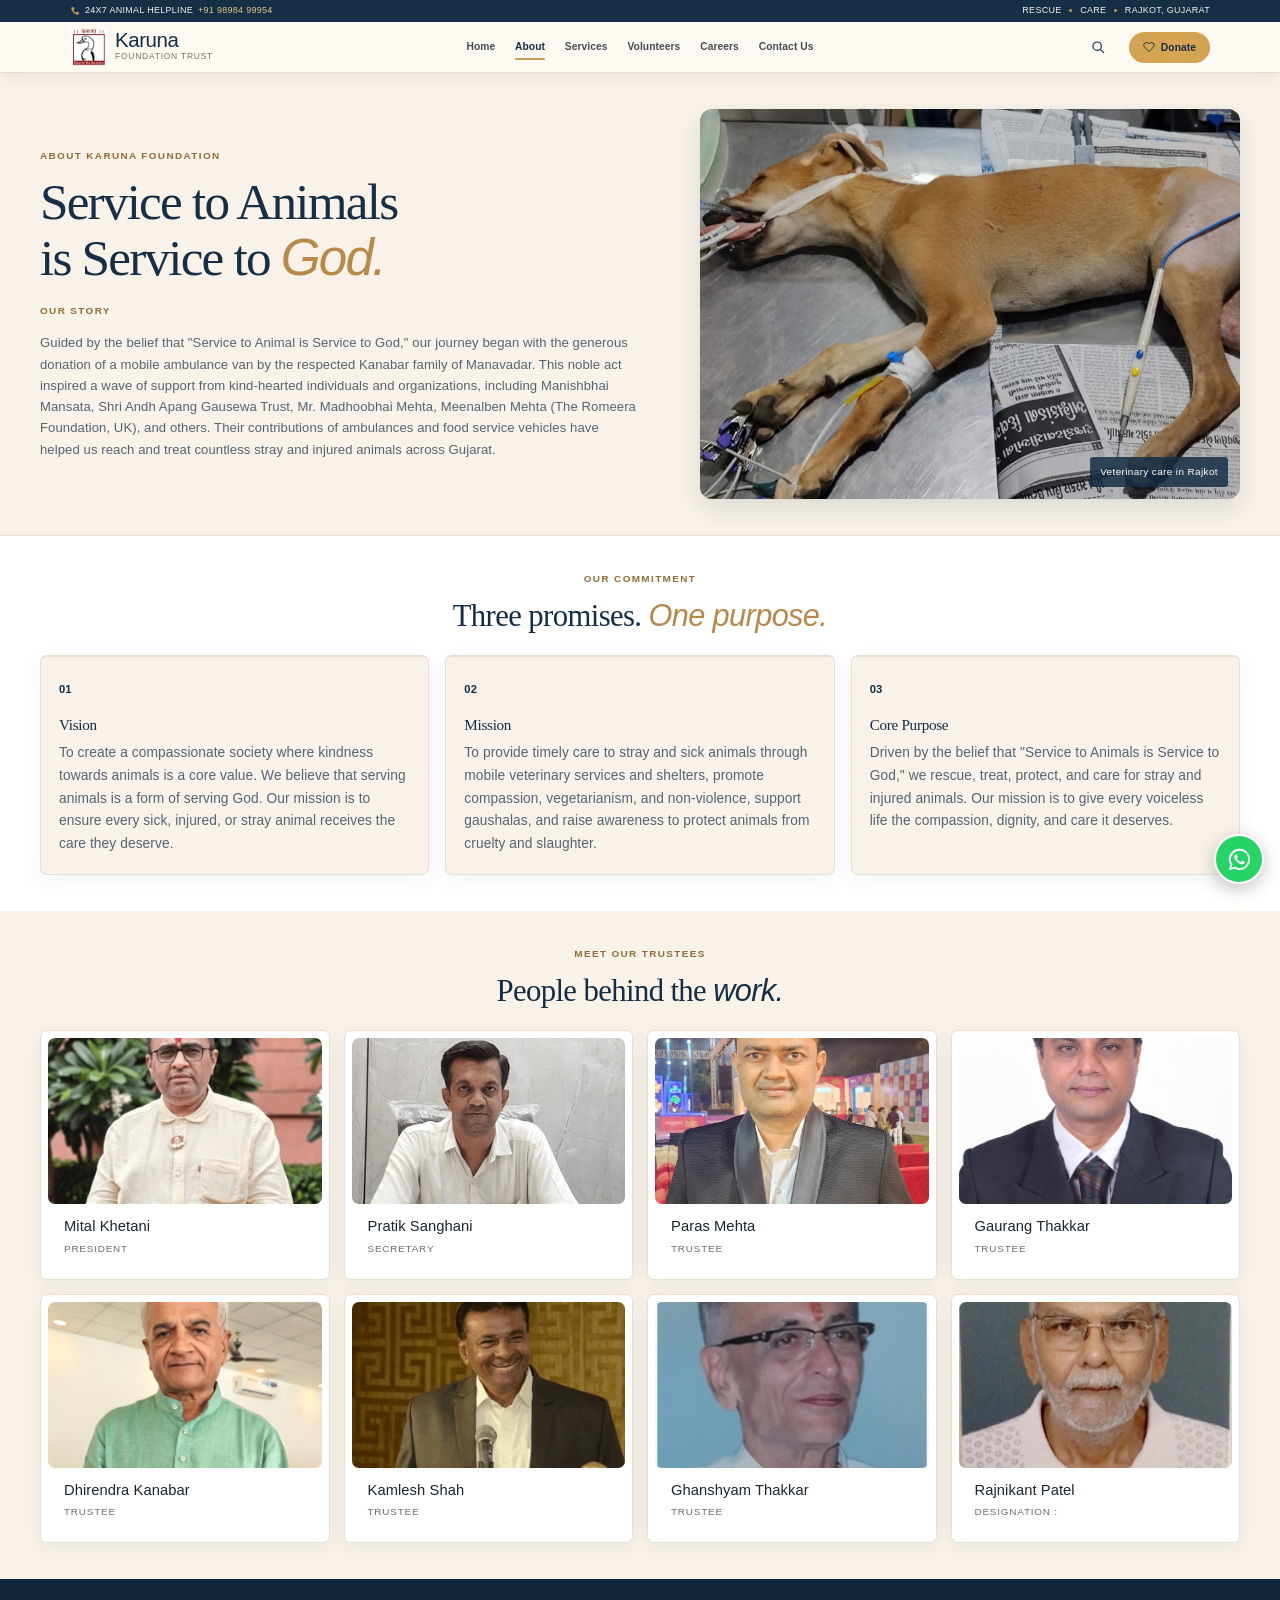
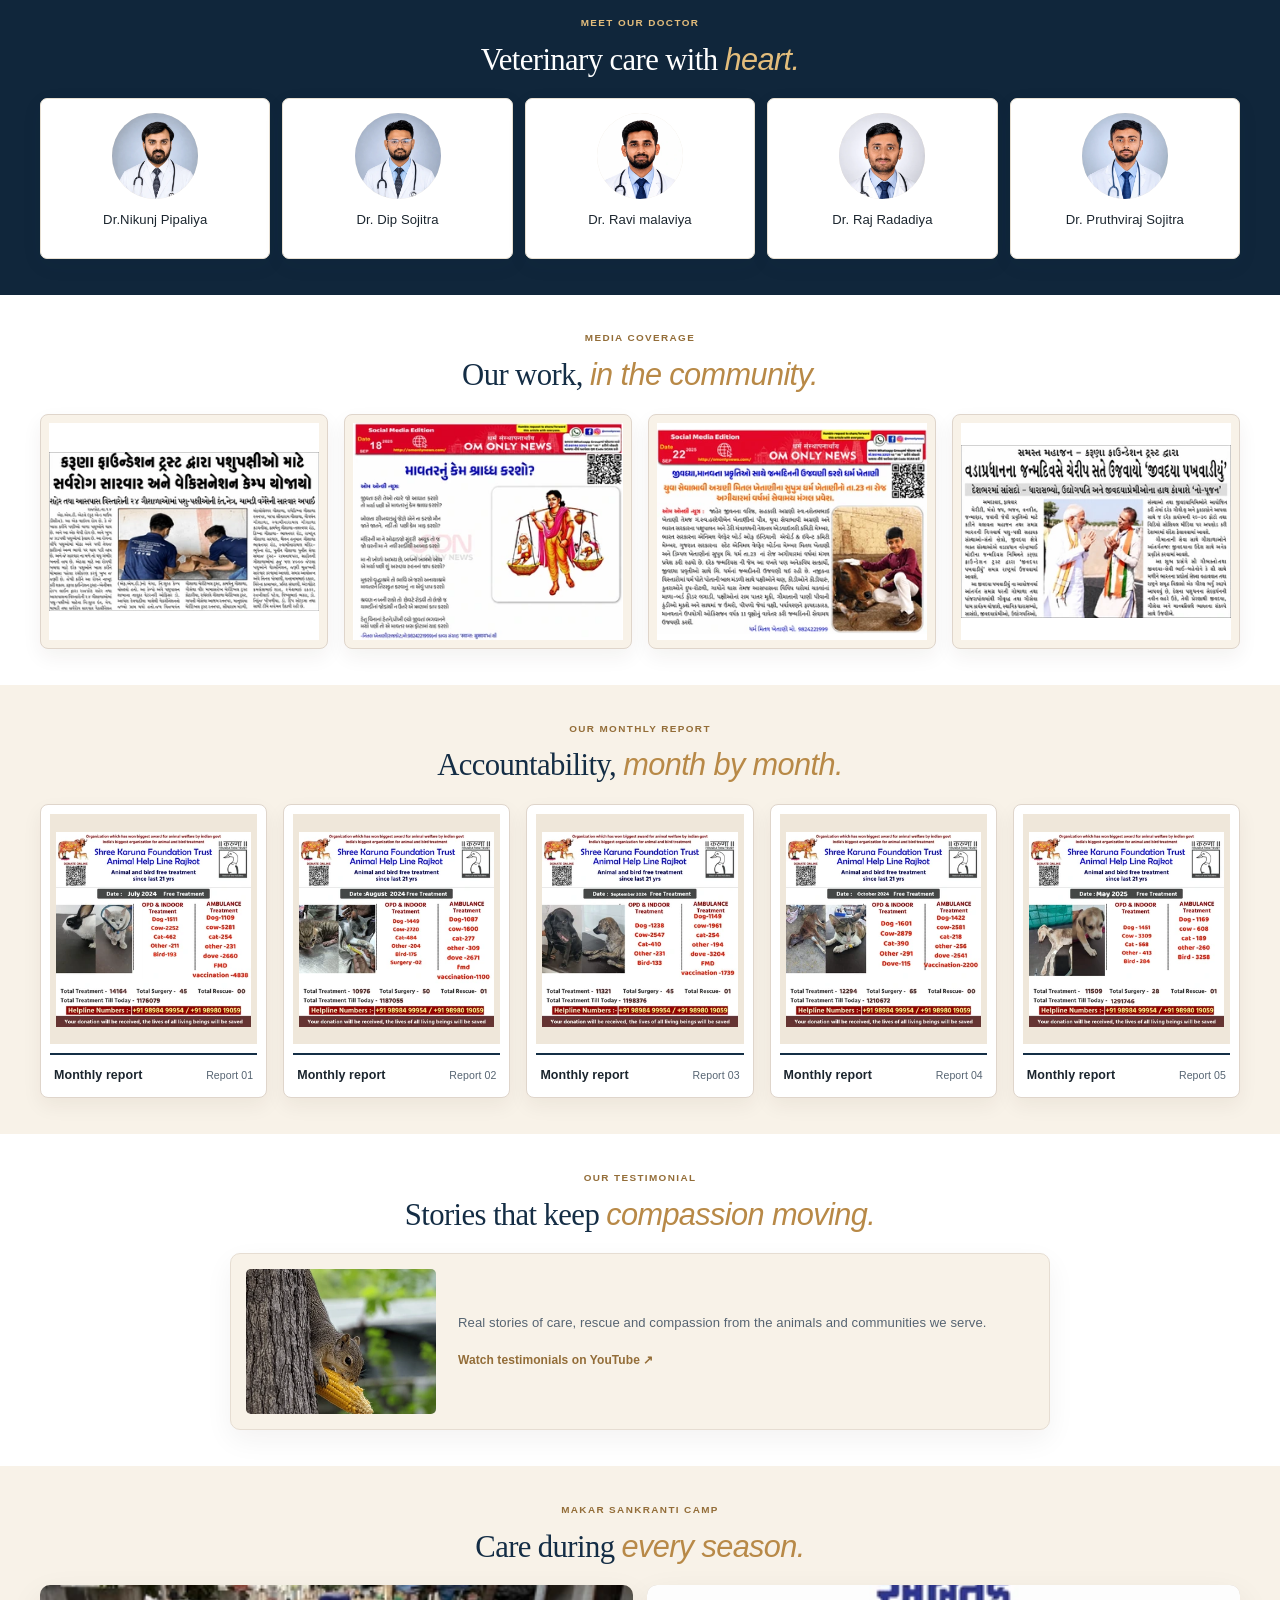
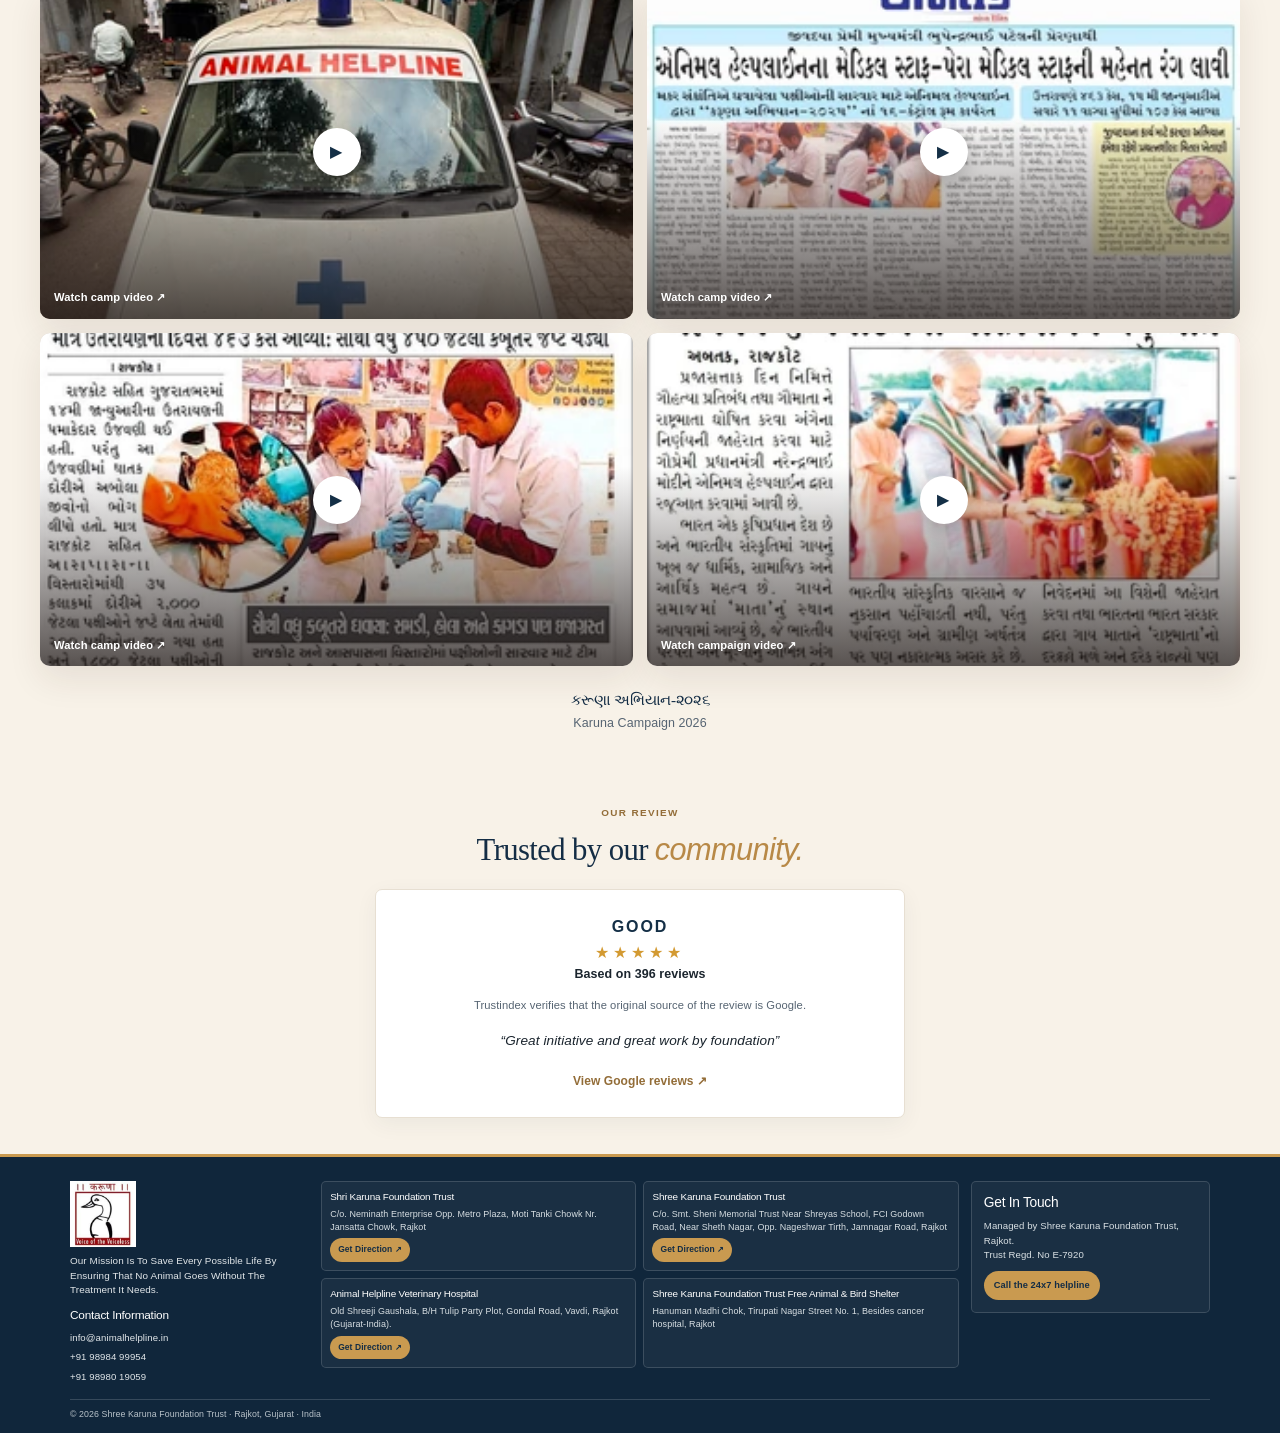
==== commit 6bdd5454: "Polish Karuna Foundation website pages Co-authored-by: Copilot <223556219+Copilot@users.noreply.gith" ====
--- a/about.html
+++ b/about.html
@@ -10,14 +10,15 @@
   <link rel="stylesheet" href="about.css">
   <link rel="stylesheet" href="footer.css">
   <link rel="stylesheet" href="ui-polish.css">
+  <link rel="stylesheet" href="site-chrome.css">
 </head>
-<body class="about-page">
+<body class="site-page about-page">
   <header class="about-header">
-    <div class="about-topbar"><div class="about-container topbar-inner"><span>24x7 Animal Helpline</span><a href="tel:+919898499954">+91 98984 99954</a></div></div>
+    <div class="about-topbar"><div class="about-container topbar-inner"><span><svg viewBox="0 0 24 24" aria-hidden="true"><path d="M5 3h4l2 5-3 2a15 15 0 0 0 6 6l2-3 5 2v4c0 1-1 2-2 2C10 20 4 14 3 5c0-1 1-2 2-2Z"/></svg>24x7 Animal Helpline <a href="tel:+919898499954">+91 98984 99954</a></span><span class="topbar-message">RESCUE <i></i> CARE <i></i> RAJKOT, GUJARAT</span></div></div>
     <div class="about-container nav-wrap">
       <a class="brand" href="index.html" aria-label="Karuna Foundation home"><img src="karuna-logo.png" alt="Karuna Foundation logo" loading="eager" decoding="async"><span><strong>Karuna</strong><small>Foundation Trust</small></span></a>
-      <button class="menu-toggle" type="button" aria-label="Open menu" aria-expanded="false"><span></span><span></span><span></span></button>
-      <nav class="nav-links" aria-label="Main navigation"><a href="index.html">Home</a><a class="active" href="about.html">About</a><a href="services.html">Services</a><a href="volunteers.html">Volunteers</a><a href="careers.html">Careers</a><a href="contact.html">Contact Us</a><a class="button" href="index.html#donate">Donate now <span>↗</span></a></nav>
+      <nav class="nav-links" aria-label="Main navigation"><a href="index.html">Home</a><a class="active" href="about.html">About</a><a href="services.html">Services</a><a href="volunteers.html">Volunteers</a><a href="careers.html">Careers</a><a href="contact.html">Contact Us</a></nav>
+      <div class="header-actions"><form class="site-search" role="search"><button class="search-toggle" type="button" aria-label="Open search" aria-expanded="false"><svg viewBox="0 0 24 24" aria-hidden="true"><circle cx="10.8" cy="10.8" r="6.3"/><path d="m16 16 4.5 4.5"/></svg></button><input type="search" aria-label="Search this page" placeholder="Search this page"><span class="search-status" aria-live="polite"></span></form><a class="button header-donate" href="index.html#donate"><svg viewBox="0 0 24 24" aria-hidden="true"><path d="M20.8 4.6a5.5 5.5 0 0 0-7.8 0L12 5.7l-1.1-1.1a5.5 5.5 0 0 0-7.8 7.8l1.1 1.1L12 21l7.8-7.5 1.1-1.1a5.5 5.5 0 0 0-.1-7.8Z"/></svg>Donate</a><button class="menu-toggle" type="button" aria-label="Open menu" aria-expanded="false"><span></span><span></span><span></span></button></div>
     </div>
   </header>
 
@@ -42,7 +43,7 @@
 
     <section class="about-section campaign-section"><div class="about-container"><div class="section-heading centered"><p class="eyebrow">Makar Sankranti Camp</p><h2>Care during <em>every season.</em></h2></div><div class="video-grid"><a class="video-frame video-card" href="https://www.youtube.com/watch?v=ZgUnLx6R0vU" target="_blank" rel="noreferrer"><img src="website-assets/about/campaign.jpg" alt="Makar Sankranti Camp video" loading="lazy" decoding="async" srcset="website-assets/about/campaign-320.webp 320w , website-assets/about/campaign-640.webp 640w , website-assets/about/campaign-960.webp 960w , website-assets/about/campaign-1280.webp 1280w" sizes="(max-width: 560px) 45vw, (max-width: 850px) 35vw, 25vw"><span class="play-badge" aria-hidden="true">▶</span><span class="video-label">Watch camp video ↗</span></a><a class="video-frame video-card" href="https://www.youtube.com/watch?v=MQbveS7q5Hw" target="_blank" rel="noreferrer"><img src="website-assets/about/about-image-32.jpeg" alt="Makar Sankranti Camp video" loading="lazy" decoding="async" srcset="website-assets/about/about-image-32-320.webp 320w , website-assets/about/about-image-32-640.webp 640w , website-assets/about/about-image-32-960.webp 960w" sizes="(max-width: 560px) 45vw, (max-width: 850px) 35vw, 25vw"><span class="play-badge" aria-hidden="true">▶</span><span class="video-label">Watch camp video ↗</span></a><a class="video-frame video-card" href="https://www.youtube.com/watch?v=UAkqTxnUPV4" target="_blank" rel="noreferrer"><img src="website-assets/about/about-image-33.jpeg" alt="Makar Sankranti Camp video" loading="lazy" decoding="async" srcset="website-assets/about/about-image-33-320.webp 320w , website-assets/about/about-image-33-640.webp 640w , website-assets/about/about-image-33-960.webp 960w" sizes="(max-width: 560px) 45vw, (max-width: 850px) 35vw, 25vw"><span class="play-badge" aria-hidden="true">▶</span><span class="video-label">Watch camp video ↗</span></a><a class="video-frame video-card" href="https://www.youtube.com/watch?v=NT9yee7rncw" target="_blank" rel="noreferrer"><img src="website-assets/about/about-image-34.jpeg" alt="કરૂણા અભિયાન-૨૦૨૬ video" loading="lazy" decoding="async" srcset="website-assets/about/about-image-34-320.webp 320w , website-assets/about/about-image-34-640.webp 640w , website-assets/about/about-image-34-960.webp 960w" sizes="(max-width: 560px) 45vw, (max-width: 850px) 35vw, 25vw"><span class="play-badge" aria-hidden="true">▶</span><span class="video-label">Watch campaign video ↗</span></a></div><div class="campaign-copy"><h3>કરૂણા અભિયાન-૨૦૨૬</h3><p>Karuna Campaign 2026</p></div></div></section>
 
-    <section class="about-section reviews"><div class="about-container"><div class="section-heading centered"><p class="eyebrow">Our Review</p><h2>Trusted by our <em>community.</em></h2></div><div class="review-card"><strong>GOOD</strong><span class="stars">★★★★★</span><b>Based on 396 reviews</b><p>Trustindex verifies that the original source of the review is Google.</p><blockquote>“Great initiative amd great work by foundation”</blockquote><a class="text-link" href="https://www.google.com/maps/search/?api=1&amp;query=Karuna+Foundation+Rajkot" target="_blank" rel="noreferrer">View Google reviews ↗</a></div></div></section>
+    <section class="about-section reviews"><div class="about-container"><div class="section-heading centered"><p class="eyebrow">Our Review</p><h2>Trusted by our <em>community.</em></h2></div><div class="review-card"><strong>GOOD</strong><span class="stars">★★★★★</span><b>Based on 396 reviews</b><p>Trustindex verifies that the original source of the review is Google.</p><blockquote>“Great initiative and great work by foundation”</blockquote><a class="text-link" href="https://www.google.com/maps/search/?api=1&amp;query=Karuna+Foundation+Rajkot" target="_blank" rel="noreferrer">View Google reviews ↗</a></div></div></section>
   </main>
 
   <a class="whatsapp-float" href="https://wa.me/919898499954" target="_blank" rel="noopener noreferrer" aria-label="Chat with Karuna Foundation on WhatsApp">
@@ -71,5 +72,6 @@
   </footer>
   <script src="about.js"></script>
   <script src="ui-polish.js"></script>
+  <script src="site-chrome.js"></script>
 </body>
 </html>
--- a/site-chrome.css
+++ b/site-chrome.css
@@ -0,0 +1,1095 @@
+.home-page .site-header,
+.about-page .about-header,
+.contact-page .about-header,
+.careers-page .about-header,
+.services-page .about-header,
+.volunteers-page .about-header {
+  position: sticky;
+  top: 0;
+  z-index: 10;
+  border-bottom: 1px solid #e8e1d6;
+  background: #fffdf8;
+  box-shadow: 0 3px 14px rgba(20, 45, 69, .08);
+}
+
+.home-page .topbar,
+.about-page .about-topbar,
+.contact-page .about-topbar,
+.careers-page .about-topbar,
+.services-page .about-topbar,
+.volunteers-page .about-topbar {
+  min-height: 21px;
+  padding: 0;
+  background: #142d45;
+  color: #fff;
+  font-size: .58rem;
+  letter-spacing: .035em;
+  line-height: 1.2;
+}
+
+.home-page .topbar-inner,
+.about-page .topbar-inner,
+.contact-page .topbar-inner,
+.careers-page .topbar-inner,
+.services-page .topbar-inner,
+.volunteers-page .topbar-inner {
+  display: flex;
+  width: min(1140px, calc(100% - 48px));
+  min-height: 21px;
+  align-items: center;
+  justify-content: space-between;
+  margin-inline: auto;
+  padding-block: 3px;
+}
+
+.home-page .topbar a,
+.about-page .about-topbar a,
+.contact-page .about-topbar a,
+.careers-page .about-topbar a,
+.services-page .about-topbar a,
+.volunteers-page .about-topbar a { color: #f1cf91; }
+
+.home-page .nav-wrap,
+.about-page .nav-wrap,
+.contact-page .nav-wrap,
+.careers-page .nav-wrap,
+.services-page .nav-wrap,
+.volunteers-page .nav-wrap {
+  position: relative;
+  display: grid;
+  width: min(1140px, calc(100% - 48px));
+  min-height: 48px;
+  grid-template-columns: minmax(0, 1fr) auto minmax(0, 1fr);
+  align-items: center;
+  margin-inline: auto;
+}
+
+body.about-page .about-header .nav-wrap,
+body.contact-page .about-header .nav-wrap,
+body.careers-page .about-header .nav-wrap,
+body.services-page .about-header .nav-wrap,
+body.volunteers-page .about-header .nav-wrap { min-height: 48px; }
+
+.home-page .brand,
+.about-page .brand,
+.contact-page .brand,
+.careers-page .brand,
+.services-page .brand,
+.volunteers-page .brand {
+  grid-column: 1;
+  gap: 8px;
+  width: fit-content;
+}
+
+.home-page .brand-logo,
+.about-page .brand img,
+.contact-page .brand img,
+.careers-page .brand img,
+.services-page .brand img,
+.volunteers-page .brand img {
+  width: 38px;
+  height: 38px;
+  object-fit: contain;
+}
+
+.home-page .brand strong,
+.about-page .brand strong,
+.contact-page .brand strong,
+.careers-page .brand strong,
+.services-page .brand strong,
+.volunteers-page .brand strong {
+  color: #142d45;
+  font-size: 1.08rem;
+  line-height: 1;
+}
+
+.home-page .brand small,
+.about-page .brand small,
+.contact-page .brand small,
+.careers-page .brand small,
+.services-page .brand small,
+.volunteers-page .brand small {
+  display: block;
+  color: #77736b;
+  font-size: .56rem;
+  letter-spacing: .11em;
+}
+
+.home-page .nav-links,
+.about-page .nav-links,
+.contact-page .nav-links,
+.careers-page .nav-links,
+.services-page .nav-links,
+.volunteers-page .nav-links {
+  position: static;
+  display: flex;
+  flex-direction: row;
+  grid-column: 2;
+  align-items: center;
+  justify-content: center;
+  gap: clamp(10px, 1.55vw, 20px);
+  min-width: max-content;
+  padding: 0;
+  background: transparent;
+  box-shadow: none;
+  font-size: .64rem;
+  font-weight: 600;
+}
+
+.home-page .nav-links > a:not(.button),
+.about-page .nav-links > a:not(.button),
+.contact-page .nav-links > a:not(.button),
+.careers-page .nav-links > a:not(.button),
+.services-page .nav-links > a:not(.button),
+.volunteers-page .nav-links > a:not(.button) {
+  position: relative;
+  padding: 7px 0;
+  color: #454b50;
+  white-space: nowrap;
+}
+
+.home-page .nav-links > a.active:not(.button),
+.about-page .nav-links > a.active:not(.button),
+.contact-page .nav-links > a.active:not(.button),
+.careers-page .nav-links > a.active:not(.button),
+.services-page .nav-links > a.active:not(.button),
+.volunteers-page .nav-links > a.active:not(.button) { color: #142d45; }
+
+.home-page .nav-links > a.active:not(.button)::after,
+.about-page .nav-links > a.active:not(.button)::after,
+.contact-page .nav-links > a.active:not(.button)::after,
+.careers-page .nav-links > a.active:not(.button)::after,
+.services-page .nav-links > a.active:not(.button)::after,
+.volunteers-page .nav-links > a.active:not(.button)::after {
+  position: absolute;
+  right: 0;
+  bottom: 0;
+  left: 0;
+  height: 2px;
+  border-radius: 2px;
+  background: #c99a50;
+  content: "";
+}
+
+.home-page .nav-links > a:not(.button):hover,
+.about-page .nav-links > a:not(.button):hover,
+.contact-page .nav-links > a:not(.button):hover,
+.careers-page .nav-links > a:not(.button):hover,
+.services-page .nav-links > a:not(.button):hover,
+.volunteers-page .nav-links > a:not(.button):hover { color: #936d38; }
+
+.home-page .nav-links > .button,
+.about-page .nav-links > .button,
+.contact-page .nav-links > .button,
+.careers-page .nav-links > .button,
+.services-page .nav-links > .button,
+.volunteers-page .nav-links > .button {
+  position: absolute;
+  top: 50%;
+  right: 0;
+  display: inline-flex;
+  min-height: 32px;
+  align-items: center;
+  justify-content: center;
+  gap: 7px;
+  margin: 0;
+  padding: 7px 15px;
+  transform: translateY(-50%);
+  border: 0;
+  border-radius: 999px;
+  background: #c99a50;
+  color: #142d45;
+  font: 600 .65rem "Onest", sans-serif;
+  white-space: nowrap;
+}
+
+.home-page .nav-links > .button:hover,
+.about-page .nav-links > .button:hover,
+.contact-page .nav-links > .button:hover,
+.careers-page .nav-links > .button:hover,
+.services-page .nav-links > .button:hover,
+.volunteers-page .nav-links > .button:hover {
+  background: #d8ad69;
+  color: #142d45;
+}
+
+.home-page .nav-links > .button svg,
+.about-page .nav-links > .button svg,
+.contact-page .nav-links > .button svg,
+.careers-page .nav-links > .button svg,
+.services-page .nav-links > .button svg,
+.volunteers-page .nav-links > .button svg {
+  width: 12px;
+  height: 12px;
+  fill: none;
+  stroke: currentColor;
+  stroke-linecap: round;
+  stroke-linejoin: round;
+  stroke-width: 1.8;
+}
+
+.home-page .menu-toggle,
+.about-page .menu-toggle,
+.contact-page .menu-toggle,
+.careers-page .menu-toggle,
+.services-page .menu-toggle,
+.volunteers-page .menu-toggle { display: none; }
+
+.home-page .site-footer,
+.about-page .site-footer,
+.contact-page .site-footer,
+.careers-page .site-footer,
+.services-page .site-footer,
+.volunteers-page .site-footer {
+  padding: 24px 20px 12px;
+  border-top: 3px solid #c99a50;
+  background: #10263b;
+  color: #fff;
+}
+
+.home-page .site-footer-inner,
+.about-page .site-footer-inner,
+.contact-page .site-footer-inner,
+.careers-page .site-footer-inner,
+.services-page .site-footer-inner,
+.volunteers-page .site-footer-inner {
+  width: min(1140px, 100%);
+  margin-inline: auto;
+}
+
+.home-page .site-footer-main,
+.about-page .site-footer-main,
+.contact-page .site-footer-main,
+.careers-page .site-footer-main,
+.services-page .site-footer-main,
+.volunteers-page .site-footer-main {
+  display: grid;
+  grid-template-columns: minmax(170px, .75fr) minmax(0, 2fr) minmax(170px, .8fr);
+  grid-template-areas: "identity locations contact";
+  align-items: start;
+  gap: 14px;
+}
+
+.home-page .site-footer-identity,
+.about-page .site-footer-identity,
+.contact-page .site-footer-identity,
+.careers-page .site-footer-identity,
+.services-page .site-footer-identity,
+.volunteers-page .site-footer-identity { grid-area: identity; }
+
+.home-page .site-footer-logo,
+.about-page .site-footer-logo,
+.contact-page .site-footer-logo,
+.careers-page .site-footer-logo,
+.services-page .site-footer-logo,
+.volunteers-page .site-footer-logo {
+  width: 66px;
+  height: 66px;
+  object-fit: contain;
+  background: #fff;
+}
+
+.home-page .site-footer-identity > p,
+.about-page .site-footer-identity > p,
+.contact-page .site-footer-identity > p,
+.careers-page .site-footer-identity > p,
+.services-page .site-footer-identity > p,
+.volunteers-page .site-footer-identity > p {
+  margin: 8px 0 10px;
+  color: #e1e6e9;
+  font-size: .64rem;
+  line-height: 1.5;
+}
+
+.home-page .site-footer-identity h2,
+.about-page .site-footer-identity h2,
+.contact-page .site-footer-identity h2,
+.careers-page .site-footer-identity h2,
+.services-page .site-footer-identity h2,
+.volunteers-page .site-footer-identity h2 {
+  margin: 0 0 6px;
+  color: #fff;
+  font-family: "Onest", sans-serif;
+  font-size: .76rem;
+  line-height: 1.4;
+}
+
+.home-page .site-footer-identity > a,
+.about-page .site-footer-identity > a,
+.contact-page .site-footer-identity > a,
+.careers-page .site-footer-identity > a,
+.services-page .site-footer-identity > a,
+.volunteers-page .site-footer-identity > a {
+  display: block;
+  width: fit-content;
+  margin: 4px 0;
+  color: #e1e6e9;
+  font-size: .63rem;
+}
+
+.home-page .site-footer-locations,
+.about-page .site-footer-locations,
+.contact-page .site-footer-locations,
+.careers-page .site-footer-locations,
+.services-page .site-footer-locations,
+.volunteers-page .site-footer-locations {
+  grid-area: locations;
+  display: grid;
+  grid-template-columns: repeat(2, minmax(0, 1fr));
+  gap: 8px;
+}
+
+.home-page .site-footer-location,
+.about-page .site-footer-location,
+.contact-page .site-footer-location,
+.careers-page .site-footer-location,
+.services-page .site-footer-location,
+.volunteers-page .site-footer-location {
+  min-height: 0;
+  padding: 9px;
+  border: 1px solid rgba(255, 255, 255, .15);
+  border-radius: 5px;
+  background: rgba(255, 255, 255, .045);
+}
+
+.home-page .site-footer-location h3,
+.about-page .site-footer-location h3,
+.contact-page .site-footer-location h3,
+.careers-page .site-footer-location h3,
+.services-page .site-footer-location h3,
+.volunteers-page .site-footer-location h3 {
+  margin: 0 0 4px;
+  color: #fff;
+  font-size: .64rem;
+  line-height: 1.4;
+}
+
+.home-page .site-footer-location p,
+.about-page .site-footer-location p,
+.contact-page .site-footer-location p,
+.careers-page .site-footer-location p,
+.services-page .site-footer-location p,
+.volunteers-page .site-footer-location p {
+  margin: 0;
+  color: #d9e0e4;
+  font-size: .58rem;
+  line-height: 1.45;
+}
+
+.home-page .site-footer-location a,
+.about-page .site-footer-location a,
+.contact-page .site-footer-location a,
+.careers-page .site-footer-location a,
+.services-page .site-footer-location a,
+.volunteers-page .site-footer-location a {
+  display: inline-block;
+  margin-top: 6px;
+  padding: 5px 8px;
+  border-radius: 999px;
+  background: #c99a50;
+  color: #142d45;
+  font-size: .55rem;
+  font-weight: 600;
+}
+
+.home-page .site-footer-contact,
+.about-page .site-footer-contact,
+.contact-page .site-footer-contact,
+.careers-page .site-footer-contact,
+.services-page .site-footer-contact,
+.volunteers-page .site-footer-contact {
+  grid-area: contact;
+  padding: 12px;
+  border: 1px solid rgba(255, 255, 255, .15);
+  border-radius: 5px;
+  background: rgba(255, 255, 255, .045);
+  color: #fff;
+}
+
+.home-page .site-footer-contact h2,
+.about-page .site-footer-contact h2,
+.contact-page .site-footer-contact h2,
+.careers-page .site-footer-contact h2,
+.services-page .site-footer-contact h2,
+.volunteers-page .site-footer-contact h2 {
+  margin: 0 0 8px;
+  color: #fff;
+  font-family: "Onest", sans-serif;
+  font-size: .9rem;
+  line-height: 1.35;
+}
+
+.home-page .site-footer-contact h2::after,
+.about-page .site-footer-contact h2::after,
+.contact-page .site-footer-contact h2::after,
+.careers-page .site-footer-contact h2::after,
+.services-page .site-footer-contact h2::after,
+.volunteers-page .site-footer-contact h2::after { display: none; }
+
+.home-page .site-footer-contact p,
+.about-page .site-footer-contact p,
+.contact-page .site-footer-contact p,
+.careers-page .site-footer-contact p,
+.services-page .site-footer-contact p,
+.volunteers-page .site-footer-contact p {
+  margin: 0;
+  color: #d9e0e4;
+  font-size: .62rem;
+  line-height: 1.5;
+}
+
+.home-page .site-footer-contact .site-footer-call,
+.about-page .site-footer-contact .site-footer-call,
+.contact-page .site-footer-contact .site-footer-call,
+.careers-page .site-footer-contact .site-footer-call,
+.services-page .site-footer-contact .site-footer-call,
+.volunteers-page .site-footer-contact .site-footer-call {
+  display: inline-flex;
+  margin-top: 10px;
+  padding: 8px 11px;
+  border-radius: 999px;
+  background: #c99a50;
+  color: #142d45;
+  font-size: .6rem;
+  font-weight: 700;
+}
+
+.home-page .site-footer-copyright,
+.about-page .site-footer-copyright,
+.contact-page .site-footer-copyright,
+.careers-page .site-footer-copyright,
+.services-page .site-footer-copyright,
+.volunteers-page .site-footer-copyright {
+  width: min(1140px, 100%);
+  margin: 13px auto 0;
+  padding-top: 8px;
+  border-top: 1px solid rgba(255, 255, 255, .16);
+  color: #b9c3ca;
+  font-size: .56rem;
+}
+
+@media (max-width: 800px) {
+  .home-page .topbar-inner,
+  .about-page .topbar-inner,
+  .contact-page .topbar-inner,
+  .careers-page .topbar-inner,
+  .services-page .topbar-inner,
+  .volunteers-page .topbar-inner { width: calc(100% - 36px); }
+
+  .home-page .nav-wrap,
+  .about-page .nav-wrap,
+  .contact-page .nav-wrap,
+  .careers-page .nav-wrap,
+  .services-page .nav-wrap,
+  .volunteers-page .nav-wrap {
+    width: calc(100% - 36px);
+    min-height: 78px;
+    grid-template-columns: minmax(0, 1fr) auto;
+    grid-template-rows: 44px 34px;
+  }
+
+  body.about-page .about-header .nav-wrap,
+  body.contact-page .about-header .nav-wrap,
+  body.careers-page .about-header .nav-wrap,
+  body.services-page .about-header .nav-wrap,
+  body.volunteers-page .about-header .nav-wrap { min-height: 78px; }
+
+  .home-page .nav-links,
+  .about-page .nav-links,
+  .contact-page .nav-links,
+  .careers-page .nav-links,
+  .services-page .nav-links,
+  .volunteers-page .nav-links {
+    flex-direction: row;
+    grid-column: 1 / -1;
+    grid-row: 2;
+    justify-content: flex-start;
+    gap: 21px;
+    min-width: 0;
+    overflow-x: auto;
+    padding-right: 88px;
+    overscroll-behavior-x: contain;
+    scrollbar-width: none;
+  }
+
+  .home-page .nav-links::-webkit-scrollbar,
+  .about-page .nav-links::-webkit-scrollbar,
+  .contact-page .nav-links::-webkit-scrollbar,
+  .careers-page .nav-links::-webkit-scrollbar,
+  .services-page .nav-links::-webkit-scrollbar,
+  .volunteers-page .nav-links::-webkit-scrollbar { display: none; }
+
+  .home-page .nav-links > .button,
+  .about-page .nav-links > .button,
+  .contact-page .nav-links > .button,
+  .careers-page .nav-links > .button,
+  .services-page .nav-links > .button,
+  .volunteers-page .nav-links > .button { top: 22px; }
+
+  .home-page .site-footer-main,
+  .about-page .site-footer-main,
+  .contact-page .site-footer-main,
+  .careers-page .site-footer-main,
+  .services-page .site-footer-main,
+  .volunteers-page .site-footer-main {
+    grid-template-columns: minmax(140px, .7fr) minmax(0, 1.5fr);
+    grid-template-areas: "identity locations" "contact contact";
+  }
+}
+
+@media (max-width: 560px) {
+  .home-page .topbar-inner,
+  .about-page .topbar-inner,
+  .contact-page .topbar-inner,
+  .careers-page .topbar-inner,
+  .services-page .topbar-inner,
+  .volunteers-page .topbar-inner { width: calc(100% - 28px); }
+
+  .home-page .topbar-message,
+  .about-page .topbar-message,
+  .contact-page .topbar-message,
+  .careers-page .topbar-message,
+  .services-page .topbar-message,
+  .volunteers-page .topbar-message { display: none; }
+
+  .home-page .nav-wrap,
+  .about-page .nav-wrap,
+  .contact-page .nav-wrap,
+  .careers-page .nav-wrap,
+  .services-page .nav-wrap,
+  .volunteers-page .nav-wrap {
+    width: calc(100% - 28px);
+    min-height: 74px;
+    grid-template-rows: 42px 32px;
+  }
+
+  body.about-page .about-header .nav-wrap,
+  body.contact-page .about-header .nav-wrap,
+  body.careers-page .about-header .nav-wrap,
+  body.services-page .about-header .nav-wrap,
+  body.volunteers-page .about-header .nav-wrap { min-height: 74px; }
+
+  .home-page .brand-logo,
+  .about-page .brand img,
+  .contact-page .brand img,
+  .careers-page .brand img,
+  .services-page .brand img,
+  .volunteers-page .brand img {
+    width: 36px;
+    height: 36px;
+  }
+
+  .home-page .brand strong,
+  .about-page .brand strong,
+  .contact-page .brand strong,
+  .careers-page .brand strong,
+  .services-page .brand strong,
+  .volunteers-page .brand strong { font-size: .98rem; }
+
+  .home-page .nav-links,
+  .about-page .nav-links,
+  .contact-page .nav-links,
+  .careers-page .nav-links,
+  .services-page .nav-links,
+  .volunteers-page .nav-links { gap: 18px; }
+
+  .home-page .nav-links > a:not(.button),
+  .about-page .nav-links > a:not(.button),
+  .contact-page .nav-links > a:not(.button),
+  .careers-page .nav-links > a:not(.button),
+  .services-page .nav-links > a:not(.button),
+  .volunteers-page .nav-links > a:not(.button) {
+    padding-block: 6px;
+    font-size: .62rem;
+  }
+
+  .home-page .nav-links > .button,
+  .about-page .nav-links > .button,
+  .contact-page .nav-links > .button,
+  .careers-page .nav-links > .button,
+  .services-page .nav-links > .button,
+  .volunteers-page .nav-links > .button {
+    top: 21px;
+    min-height: 29px;
+    padding: 6px 11px;
+    font-size: .59rem;
+  }
+
+  .home-page .site-footer,
+  .about-page .site-footer,
+  .contact-page .site-footer,
+  .careers-page .site-footer,
+  .services-page .site-footer,
+  .volunteers-page .site-footer { padding: 22px 14px 12px; }
+
+  .home-page .site-footer-main,
+  .about-page .site-footer-main,
+  .contact-page .site-footer-main,
+  .careers-page .site-footer-main,
+  .services-page .site-footer-main,
+  .volunteers-page .site-footer-main {
+    grid-template-columns: minmax(0, 1fr);
+    grid-template-areas: "identity" "locations" "contact";
+    gap: 14px;
+  }
+
+  .home-page .site-footer-locations,
+  .about-page .site-footer-locations,
+  .contact-page .site-footer-locations,
+  .careers-page .site-footer-locations,
+  .services-page .site-footer-locations,
+  .volunteers-page .site-footer-locations { grid-template-columns: repeat(2, minmax(0, 1fr)); }
+}
+
+@media (max-width: 380px) {
+  .home-page .site-footer-locations,
+  .about-page .site-footer-locations,
+  .contact-page .site-footer-locations,
+  .careers-page .site-footer-locations,
+  .services-page .site-footer-locations,
+  .volunteers-page .site-footer-locations { grid-template-columns: minmax(0, 1fr); }
+}
+
+.topbar-message i {
+  display: inline-block;
+  width: 3px;
+  height: 3px;
+  margin-inline: 5px;
+  border-radius: 50%;
+  background: #c99a50;
+  vertical-align: middle;
+}
+
+body:not(.home-page) .about-topbar {
+  min-height: 21px;
+  padding: 0;
+}
+
+body:not(.home-page) .about-topbar .topbar-inner {
+  width: min(1140px, calc(100% - 48px));
+  margin-inline: auto;
+  padding-block: 3px;
+}
+body:not(.home-page) .about-header .nav-wrap {
+  width: min(1140px, calc(100% - 48px));
+  min-height: 48px;
+}
+body:not(.home-page) .brand img { width: 38px; height: 38px; border-radius: 0; }
+body:not(.home-page) .nav-links { gap: clamp(10px, 1.55vw, 20px); }
+body:not(.home-page) .nav-links > a:not(.button) {
+  padding: 7px 0;
+  border-bottom: 0;
+  color: #454b50;
+  font-size: .64rem;
+}
+body:not(.home-page) .nav-links .active { color: #142d45; }
+body:not(.home-page) .nav-links > .button {
+  top: 50%;
+  right: 0;
+  min-height: 32px;
+  margin: 0;
+  padding: 7px 15px;
+  background: #c99a50;
+  color: #142d45;
+  font: 600 .65rem "Onest", sans-serif;
+}
+body:not(.home-page) .nav-links > .button:hover { background: #d8ad69; color: #142d45; }
+body:not(.home-page) .nav-links > .button svg {
+  width: 12px;
+  height: 12px;
+  fill: none;
+  stroke: currentColor;
+  stroke-linecap: round;
+  stroke-linejoin: round;
+  stroke-width: 1.8;
+}
+
+body:not(.home-page) .site-footer {
+  padding: 24px 20px 12px;
+  border-top: 3px solid #c99a50;
+  background: #10263b;
+  color: #fff;
+}
+
+body:not(.home-page) .site-footer-inner { width: min(1140px, 100%); }
+body:not(.home-page) .site-footer-logo { width: 66px; height: 66px; border-radius: 0; }
+body:not(.home-page) .site-footer-location {
+  border-color: rgba(255, 255, 255, .15);
+  border-radius: 5px;
+  background: rgba(255, 255, 255, .045);
+}
+body:not(.home-page) .site-footer-location a { background: #c99a50; color: #142d45; }
+body:not(.home-page) .site-footer-contact {
+  padding: 12px;
+  border: 1px solid rgba(255, 255, 255, .15);
+  border-radius: 5px;
+  background: rgba(255, 255, 255, .045);
+  color: #fff;
+}
+body:not(.home-page) .site-footer-contact h2 { color: #fff; font-family: "Onest", sans-serif; }
+body:not(.home-page) .site-footer-contact h2::after { display: none; }
+body:not(.home-page) .site-footer-contact p { color: #d9e0e4; }
+body:not(.home-page) .site-footer-contact .site-footer-call { background: #c99a50; color: #142d45; }
+body:not(.home-page) .site-footer-copyright { border-color: rgba(255, 255, 255, .16); }
+
+@media (max-width: 800px) {
+  body:not(.home-page) .about-topbar .topbar-inner,
+  body:not(.home-page) .about-header .nav-wrap { width: calc(100% - 36px); }
+  body:not(.home-page) .about-header .nav-wrap { min-height: 78px; }
+  body:not(.home-page) .nav-links { gap: 21px; }
+  body:not(.home-page) .nav-links > .button { top: 22px; }
+}
+
+@media (max-width: 560px) {
+  body:not(.home-page) .about-topbar .topbar-inner,
+  body:not(.home-page) .about-header .nav-wrap { width: calc(100% - 28px); }
+  body:not(.home-page) .about-header .nav-wrap { min-height: 74px; }
+  body:not(.home-page) .nav-links { gap: 18px; }
+  body:not(.home-page) .nav-links > .button { top: 21px; }
+}
+
+.site-page :is(.site-header, .about-header) { position: sticky; top: 0; }
+.site-page .topbar,
+.site-page .about-topbar { min-height: 22px; padding: 0; }
+.site-page :is(.topbar-inner, .about-topbar .topbar-inner) {
+  width: min(1140px, calc(100% - 48px));
+  min-height: 22px;
+  margin-inline: auto;
+  padding-block: 3px;
+  font-size: .56rem;
+  letter-spacing: .035em;
+  line-height: 1.3;
+}
+.site-page :is(.topbar-inner, .about-topbar .topbar-inner) > span:first-child {
+  display: inline-flex;
+  align-items: center;
+  gap: 5px;
+}
+.site-page .topbar-inner > span:first-child > svg,
+.site-page .about-topbar .topbar-inner > span:first-child > svg {
+  width: 10px;
+  height: 10px;
+  fill: #c99a50;
+}
+.site-page :is(.topbar-inner, .about-topbar .topbar-inner) i {
+  display: inline-block;
+  width: 3px;
+  height: 3px;
+  margin-inline: 5px;
+  border-radius: 50%;
+  background: #c99a50;
+  vertical-align: middle;
+}
+.site-page :is(.nav-wrap, .about-header .nav-wrap) {
+  width: min(1140px, calc(100% - 48px));
+  min-height: 50px;
+  grid-template-columns: minmax(180px, 1fr) auto minmax(180px, 1fr);
+  grid-template-rows: 50px;
+}
+.site-page .brand,
+.site-page .brand img,
+.site-page .brand-logo { width: auto; }
+.site-page .brand { gap: 7px; }
+.site-page .brand img,
+.site-page .brand-logo { width: 40px; height: 40px; border-radius: 0; }
+.site-page .brand strong { font-size: 1.02rem; }
+.site-page .brand small { font-size: .53rem; letter-spacing: .09em; }
+.site-page .nav-links {
+  position: static;
+  display: flex;
+  grid-column: 2;
+  grid-row: 1;
+  justify-content: center;
+  gap: clamp(12px, 1.65vw, 22px);
+  min-width: 0;
+  padding: 0;
+  overflow: visible;
+  background: transparent;
+  box-shadow: none;
+}
+.site-page .nav-links > a:not(.button) {
+  padding: 7px 0;
+  border: 0;
+  font-size: .63rem;
+  line-height: 1.2;
+}
+.site-page .nav-links > a.active:not(.button) { color: #142d45; }
+.site-page .nav-links > a.active:not(.button)::after {
+  position: absolute;
+  right: 0;
+  bottom: 0;
+  left: 0;
+  height: 2px;
+  border-radius: 2px;
+  background: #c99a50;
+  content: "";
+}
+.site-page .header-actions {
+  display: flex;
+  grid-column: 3;
+  grid-row: 1;
+  align-items: center;
+  justify-content: flex-end;
+  gap: 12px;
+}
+.site-page .site-search {
+  display: flex;
+  align-items: center;
+  gap: 5px;
+  margin: 0;
+}
+.site-page .search-toggle {
+  display: grid;
+  width: 28px;
+  height: 30px;
+  padding: 6px;
+  place-items: center;
+  border: 0;
+  background: transparent;
+  color: #142d45;
+  cursor: pointer;
+}
+.site-page .search-toggle svg {
+  width: 16px;
+  height: 16px;
+  fill: none;
+  stroke: currentColor;
+  stroke-linecap: round;
+  stroke-width: 1.8;
+}
+.site-page .site-search input {
+  width: 0;
+  min-width: 0;
+  height: 28px;
+  padding: 0;
+  border: 0;
+  border-bottom: 1px solid transparent;
+  opacity: 0;
+  color: #142d45;
+  font: 400 .68rem "Onest", sans-serif;
+  transition: width .18s ease, opacity .18s ease, padding .18s ease;
+}
+.site-page .site-search.is-open input {
+  width: 150px;
+  padding: 0 5px;
+  border-color: #c9c2b5;
+  opacity: 1;
+}
+.site-page .search-status {
+  position: absolute;
+  width: 1px;
+  height: 1px;
+  overflow: hidden;
+  clip-path: inset(50%);
+  white-space: nowrap;
+}
+.site-page .header-donate {
+  display: inline-flex;
+  min-height: 31px;
+  align-items: center;
+  justify-content: center;
+  gap: 6px;
+  padding: 7px 14px;
+  border-radius: 999px;
+  background: #c99a50;
+  color: #142d45;
+  font: 600 .64rem "Onest", sans-serif;
+  white-space: nowrap;
+}
+.site-page .header-donate svg {
+  width: 12px;
+  height: 12px;
+  fill: none;
+  stroke: currentColor;
+  stroke-linecap: round;
+  stroke-linejoin: round;
+  stroke-width: 1.8;
+}
+.site-page .menu-toggle { display: none; }
+
+.site-page .site-footer {
+  padding: 20px 20px 11px;
+  border-top: 2px solid #c99a50;
+  background: #10263b;
+  color: #fff;
+}
+.site-page .site-footer-inner { width: min(1140px, calc(100% - 24px)); }
+.site-page .site-footer-main {
+  grid-template-columns: minmax(160px, .75fr) minmax(0, 2fr) minmax(150px, .75fr);
+  grid-template-areas: "identity locations contact";
+  align-items: start;
+  gap: 12px;
+}
+.site-page .site-footer-logo { width: 62px; height: 62px; border-radius: 0; }
+.site-page .site-footer-identity > p { margin: 7px 0 9px; font-size: .62rem; }
+.site-page .site-footer-identity h2 { color: #fff; font-size: .74rem; }
+.site-page .site-footer-identity > a { font-size: .6rem; }
+.site-page .site-footer-locations { gap: 7px; }
+.site-page .site-footer-location {
+  min-height: 0;
+  padding: 8px;
+  border: 1px solid rgba(255,255,255,.15);
+  border-radius: 5px;
+  background: rgba(255,255,255,.045);
+}
+.site-page .site-footer-location h3 { color: #fff; font-size: .62rem; }
+.site-page .site-footer-location p { color: #d9e0e4; font-size: .56rem; }
+.site-page .site-footer-location a {
+  margin-top: 5px;
+  padding: 5px 8px;
+  border-radius: 999px;
+  background: #c99a50;
+  color: #142d45;
+  font-size: .53rem;
+}
+.site-page .site-footer-contact {
+  padding: 11px;
+  border: 1px solid rgba(255,255,255,.15);
+  border-radius: 5px;
+  background: rgba(255,255,255,.045);
+  color: #fff;
+}
+.site-page .site-footer-contact h2 {
+  margin: 0 0 7px;
+  color: #fff;
+  font-family: "Onest", sans-serif;
+  font-size: .86rem;
+}
+.site-page .site-footer-contact h2::after { display: none; }
+.site-page .site-footer-contact p { color: #d9e0e4; font-size: .6rem; }
+.site-page .site-footer-contact .site-footer-call {
+  margin-top: 9px;
+  padding: 7px 10px;
+  border-radius: 999px;
+  background: #c99a50;
+  color: #142d45;
+  font-size: .58rem;
+}
+.site-page .site-footer-copyright {
+  margin-top: 11px;
+  padding-top: 7px;
+  border-color: rgba(255,255,255,.16);
+  color: #b9c3ca;
+  font-size: .55rem;
+}
+
+@media (max-width: 1000px) {
+  .site-page .nav-wrap,
+  .site-page .about-header .nav-wrap {
+    width: calc(100% - 36px);
+    min-height: 58px;
+    grid-template-columns: 1fr auto;
+    grid-template-rows: 58px;
+  }
+  .site-page .header-actions { grid-column: 2; gap: 10px; }
+  .site-page .site-search { display: none; }
+  .site-page .menu-toggle {
+    display: grid;
+    width: 36px;
+    height: 36px;
+    padding: 7px;
+    align-content: center;
+    gap: 4px;
+    border: 1px solid #ded8ce;
+    border-radius: 4px;
+    background: transparent;
+    cursor: pointer;
+  }
+  .site-page .menu-toggle span {
+    display: block;
+    width: 20px;
+    height: 2px;
+    margin: 0;
+    background: #142d45;
+  }
+  .site-page .nav-links {
+    position: absolute;
+    z-index: 12;
+    top: 100%;
+    right: 0;
+    left: 0;
+    display: none;
+    grid-column: auto;
+    grid-row: auto;
+    align-items: stretch;
+    gap: 0;
+    padding: 8px 16px 12px;
+    border: 1px solid #e8e1d6;
+    border-top: 0;
+    background: #fffdf8;
+    box-shadow: 0 10px 18px rgba(20,45,69,.12);
+  }
+  .site-page .nav-links.open { display: flex; flex-direction: column; }
+  .site-page .nav-links > a:not(.button) { padding: 10px 0; }
+  .site-page .nav-links > a.active:not(.button)::after {
+    right: auto;
+    width: 25px;
+  }
+  .site-page .site-footer-main {
+    grid-template-columns: minmax(140px, .7fr) minmax(0, 1.5fr);
+    grid-template-areas: "identity locations" "contact contact";
+  }
+}
+
+.site-page:not(.home-page) main > section {
+  padding-block: clamp(28px, 2.8vw, 38px);
+}
+
+.site-page:not(.home-page) main > section .section-heading,
+.site-page:not(.home-page) main > section .volunteer-section-heading {
+  margin-bottom: 20px;
+}
+
+.site-page:not(.home-page) main > section .career-heading {
+  margin-bottom: 18px;
+}
+
+.site-page:not(.home-page) .commitment-grid article {
+  min-height: 0;
+  padding: 18px;
+}
+
+.site-page:not(.home-page) .volunteer-form-card,
+.site-page:not(.home-page) .career-form,
+.site-page:not(.home-page) .contact-form-card {
+  padding: clamp(16px, 1.6vw, 22px);
+}
+
+.contact-page .contact-location .location-copy {
+  min-height: 0;
+  padding: 16px;
+}
+
+@media (max-width: 560px) {
+  .site-page :is(.topbar-inner, .about-topbar .topbar-inner) {
+    width: calc(100% - 24px);
+    gap: 5px;
+    font-size: .48rem;
+    letter-spacing: 0;
+  }
+  .site-page .topbar-message { display: block; font-size: .46rem; white-space: nowrap; }
+  .site-page :is(.nav-wrap, .about-header .nav-wrap) {
+    width: calc(100% - 24px);
+    min-height: 54px;
+    grid-template-rows: 54px;
+  }
+  .site-page .brand img,
+  .site-page .brand-logo { width: 36px; height: 36px; }
+  .site-page .brand strong { font-size: .94rem; }
+  .site-page .brand small { font-size: .49rem; }
+  .site-page .header-donate { min-height: 29px; padding: 6px 10px; font-size: .59rem; }
+  .site-page .menu-toggle { width: 34px; height: 34px; }
+  .site-page .site-footer { padding: 19px 12px 10px; }
+  .site-page .site-footer-inner { width: 100%; }
+  .site-page .site-footer-main {
+    grid-template-columns: minmax(0, 1fr);
+    grid-template-areas: "identity" "locations" "contact";
+    gap: 12px;
+  }
+  .site-page .site-footer-locations { grid-template-columns: repeat(2, minmax(0, 1fr)); }
+}
+
+@media (max-width: 360px) {
+  .site-page .topbar-message { font-size: .42rem; }
+  .site-page .site-footer-locations { grid-template-columns: minmax(0, 1fr); }
+}
